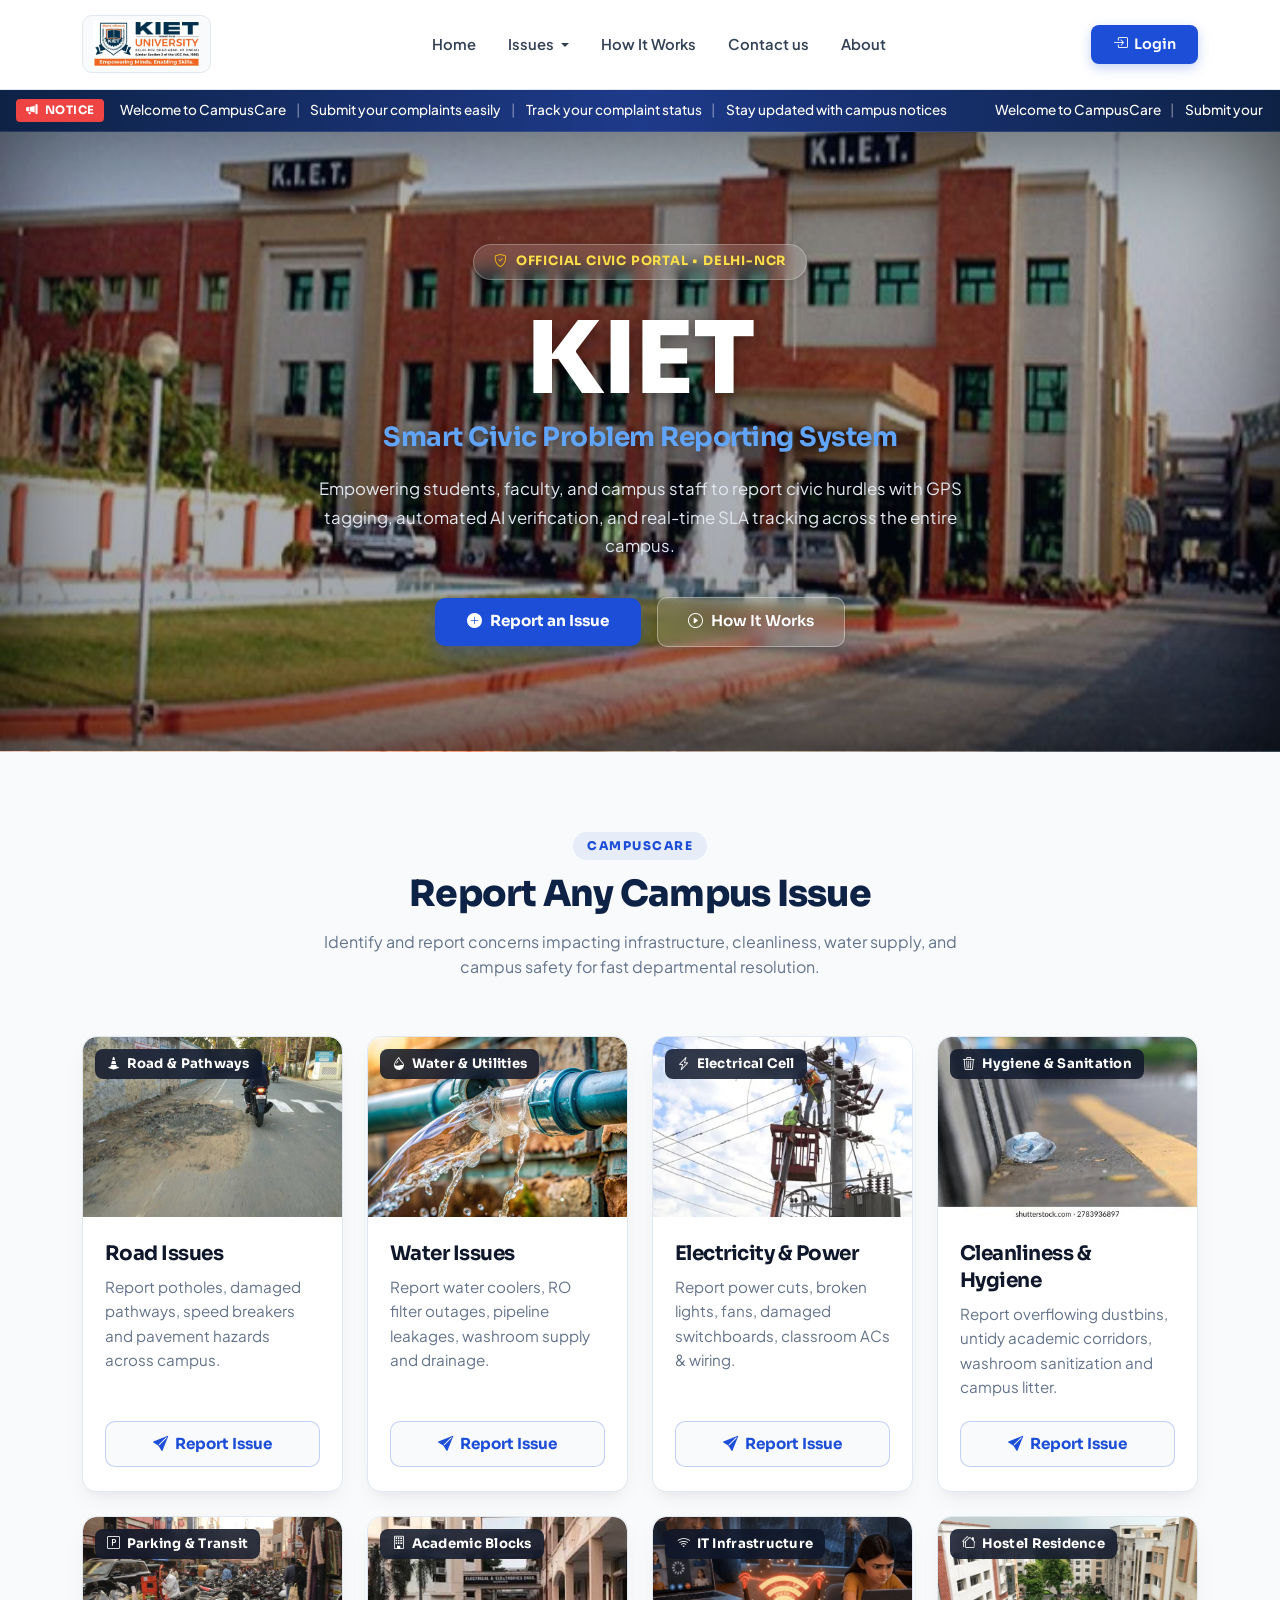
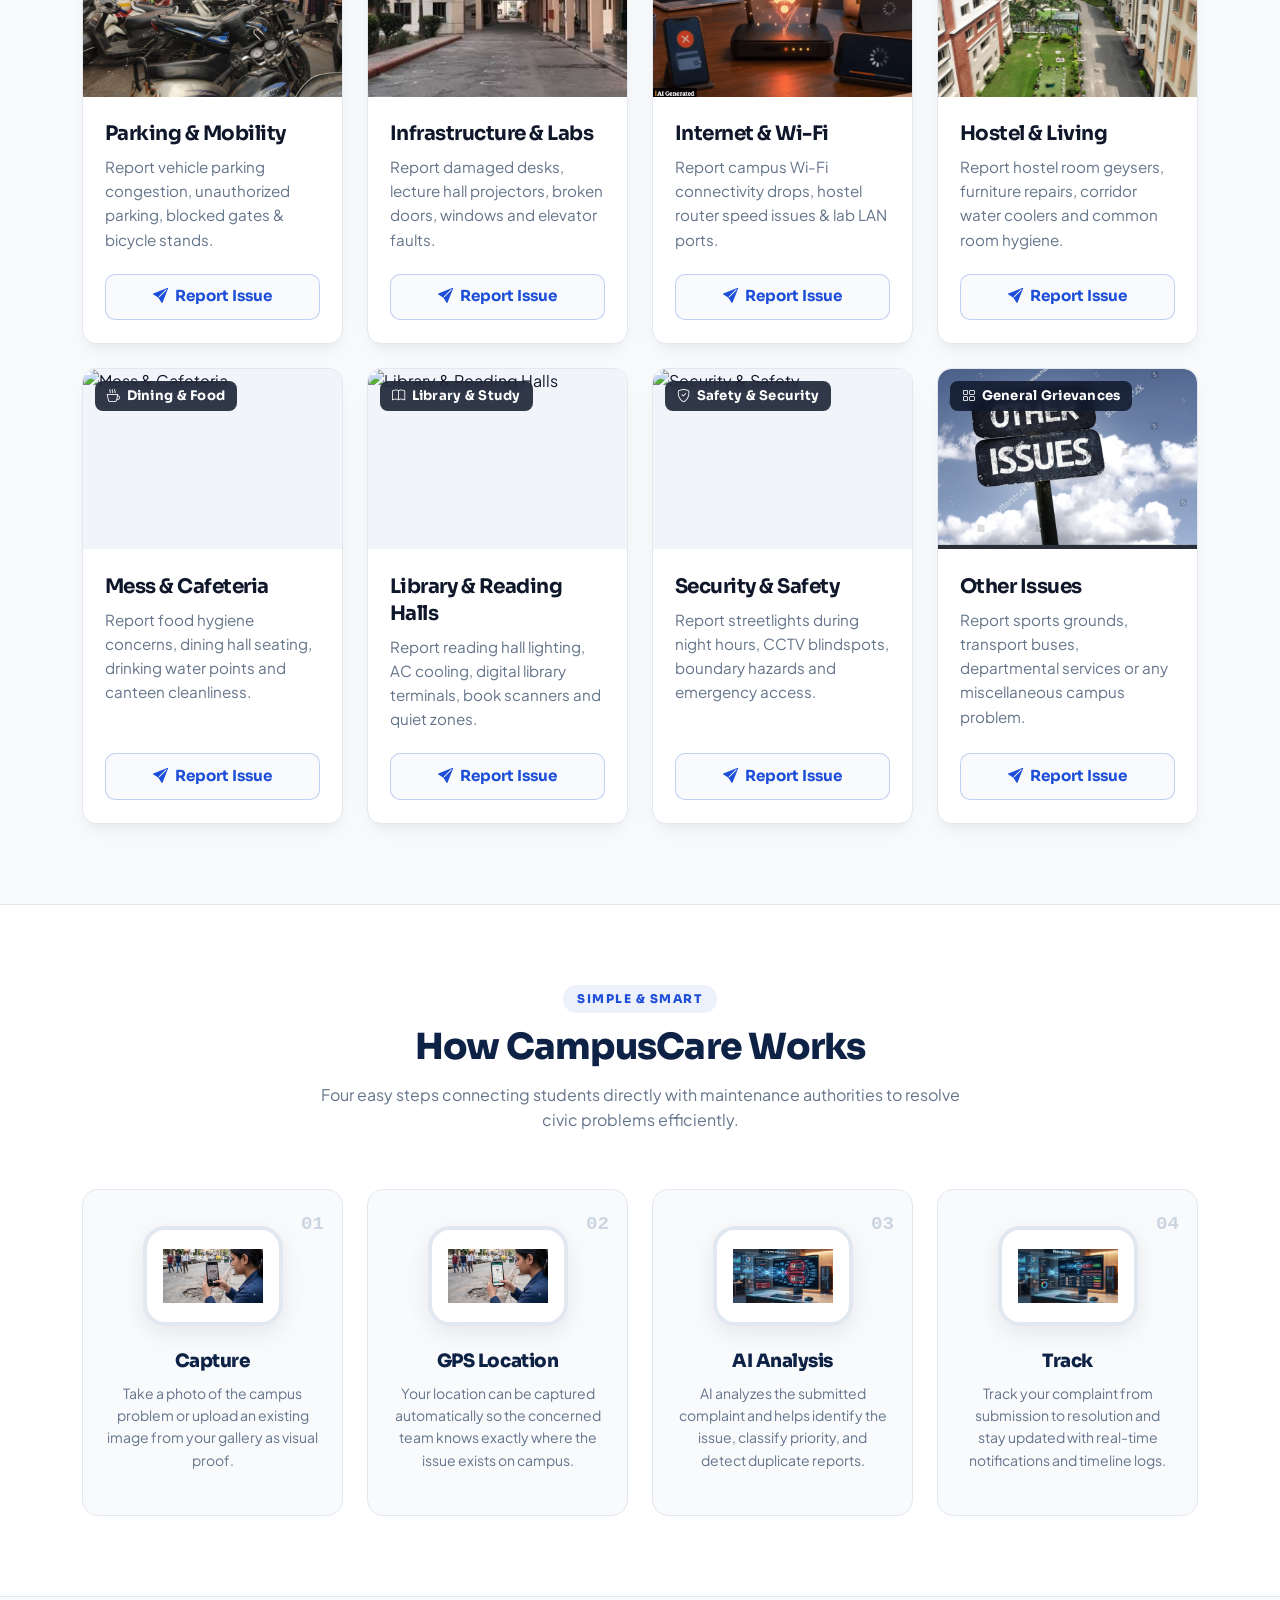
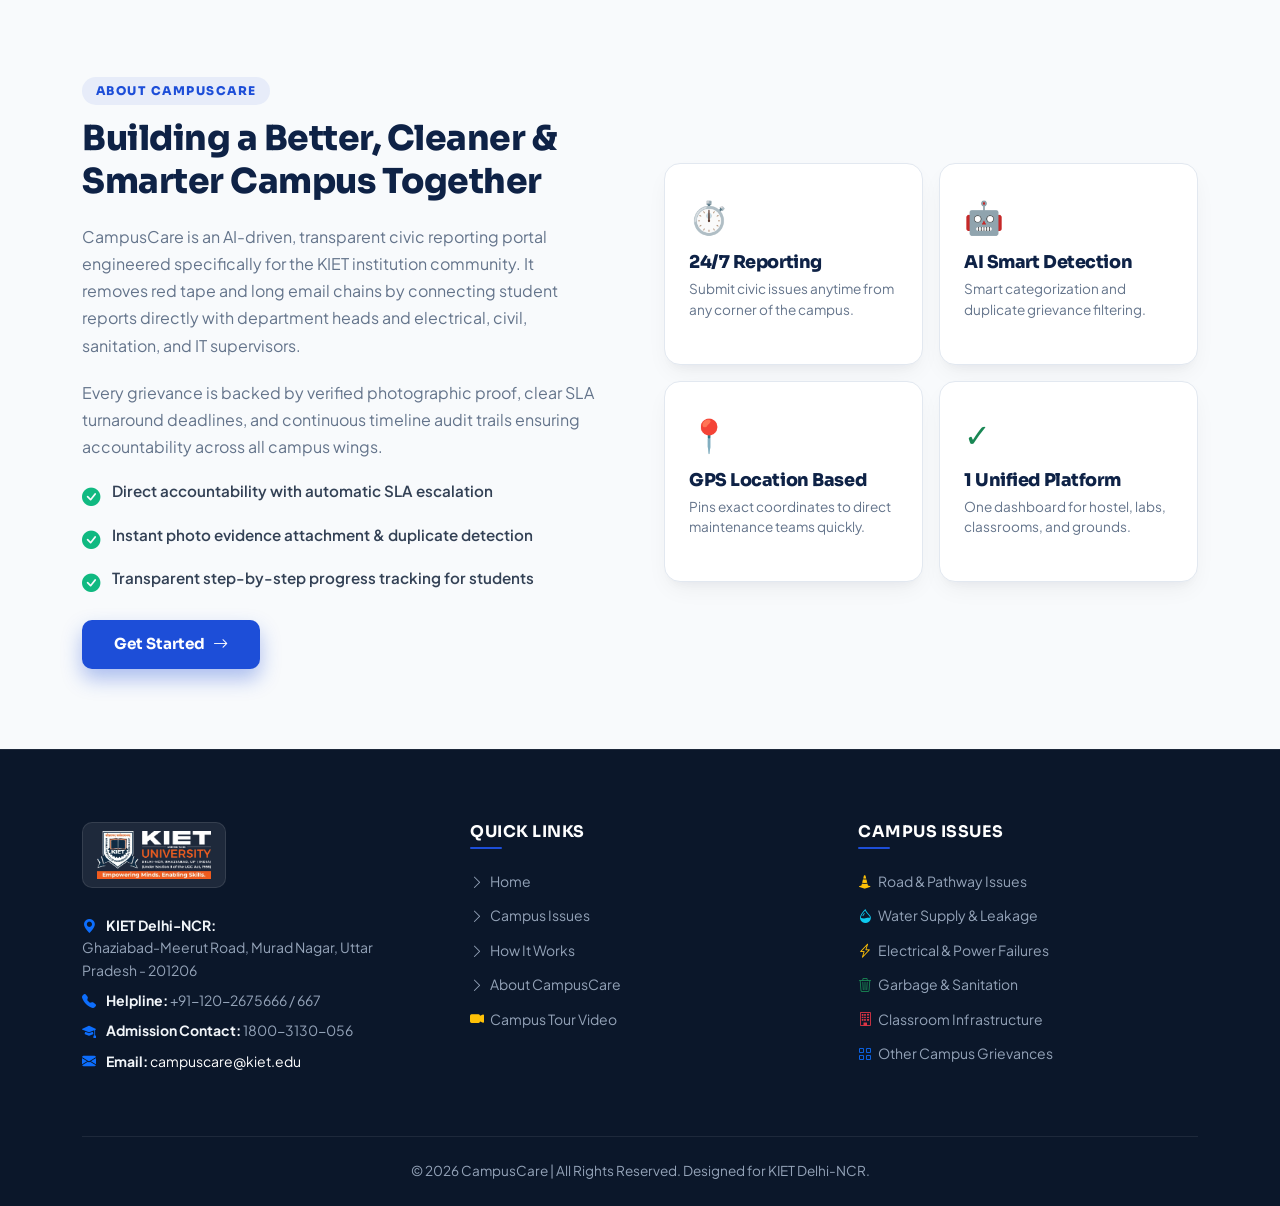
==== frontend/index.html @ 4d77021d "Initial commit: CampusCare Smart Civic Problem Reporting System" ====
<!DOCTYPE html>
<html lang="en">
<head>
  <meta charset="UTF-8">
  <meta name="viewport" content="width=device-width, initial-scale=1.0">
  <title>CampusCare - KIET Smart Civic Problem Reporting System</title>
  
  <!-- Google Fonts: Sora (Trending Display) & Plus Jakarta Sans (Modern Body) -->
  <link rel="preconnect" href="https://fonts.googleapis.com">
  <link rel="preconnect" href="https://fonts.gstatic.com" crossorigin>
  <link href="https://fonts.googleapis.com/css2?family=Plus+Jakarta+Sans:wght@400;500;600;700;800&family=Sora:wght@400;500;600;700;800;900&display=swap" rel="stylesheet">
  
  <!-- Bootstrap 5.3+ CDN CSS -->
  <link href="https://cdn.jsdelivr.net/npm/bootstrap@5.3.3/dist/css/bootstrap.min.css" rel="stylesheet">
  
  <!-- Bootstrap Icons CDN -->
  <link rel="stylesheet" href="https://cdn.jsdelivr.net/npm/bootstrap-icons@1.11.3/font/bootstrap-icons.min.css">

  <!-- Custom Modular CSS -->
  <link rel="stylesheet" href="style.css">
  <link rel="stylesheet" href="page-transitions.css">
</head>
<body>

  <!-- ========================================================================
       1. HEADER & NAVIGATION (.navbar)
       ======================================================================== -->
  <nav class="navbar navbar-expand-lg sticky-top">
    <div class="container">
      
      <!-- Left: Logo placeholder with subtle container background -->
      <a class="navbar-brand d-flex align-items-center" href="#home">
        <div class="logo-container">
          <img src="images/logo.jpg" alt="KIET CampusCare Logo" class="logo-img" onerror="this.onerror=null; this.src='https://via.placeholder.com/170x48/ffffff/1d4ed8?text=KIET+CampusCare';">
        </div>
      </a>

      <!-- Mobile Hamburger Toggler -->
      <button class="navbar-toggler border-0 shadow-none" type="button" data-bs-toggle="collapse" data-bs-target="#navbarContent" aria-controls="navbarContent" aria-expanded="false" aria-label="Toggle navigation">
        <span class="navbar-toggler-icon"></span>
      </button>

      <!-- Center & Right Navigation -->
      <div class="collapse navbar-collapse" id="navbarContent">
        
        <!-- Center Navigation Links -->
        <ul class="navbar-nav mx-auto mb-2 mb-lg-0 align-items-lg-center">
          
          <!-- Home -->
          <li class="nav-item">
            <a class="nav-link" href="#home">Home</a>
          </li>

          <!-- Issues with Hoverable Dropdown Menu -->
          <li class="nav-item dropdown">
            <a class="nav-link dropdown-toggle" href="#issues" id="issuesDropdown" role="button" data-bs-toggle="dropdown" aria-expanded="false">
              Issues
            </a>
            <ul class="dropdown-menu shadow" aria-labelledby="issuesDropdown">
              <li><a class="dropdown-item" href="#issues"><i class="bi bi-cone-striped"></i> Road Issues</a></li>
              <li><a class="dropdown-item" href="#issues"><i class="bi bi-droplet-half"></i> Water Issues</a></li>
              <li><a class="dropdown-item" href="#issues"><i class="bi bi-lightning-charge"></i> Electricity & Power</a></li>
              <li><a class="dropdown-item" href="#issues"><i class="bi bi-trash3"></i> Cleanliness & Hygiene</a></li>
              <li><a class="dropdown-item" href="#issues"><i class="bi bi-p-square"></i> Parking & Transit</a></li>
              <li><a class="dropdown-item" href="#issues"><i class="bi bi-building"></i> Infrastructure & Labs</a></li>
              <li><a class="dropdown-item" href="#issues"><i class="bi bi-wifi"></i> Internet & Wi-Fi</a></li>
              <li><a class="dropdown-item" href="#issues"><i class="bi bi-houses"></i> Hostel & Residence</a></li>
              <li><a class="dropdown-item" href="#issues"><i class="bi bi-cup-hot"></i> Mess & Cafeteria</a></li>
              <li><a class="dropdown-item" href="#issues"><i class="bi bi-book"></i> Library & Reading Halls</a></li>
              <li><a class="dropdown-item" href="#issues"><i class="bi bi-shield-check"></i> Security & Safety</a></li>
              <li><hr class="dropdown-divider"></li>
              <li><a class="dropdown-item" href="#issues"><i class="bi bi-grid"></i> Other Issues</a></li>
            </ul>
          </li>

          <!-- How It Works -->
          <li class="nav-item">
            <a class="nav-link" href="#how-it-works">How It Works</a>
          </li>

          <!-- Contact Us -->
          <li class="nav-item">
            <a class="nav-link" href="#contact">Contact us</a>
          </li>

          <!-- About -->
          <li class="nav-item">
            <a class="nav-link" href="#about">About</a>
          </li>
        </ul>

        <!-- Right: Login Button -->
        <div class="d-flex align-items-center">
          <button class="btn btn-login-nav" onclick="goToLogin()">
            <i class="bi bi-box-arrow-in-right"></i> Login
          </button>
        </div>

      </div>
    </div>
  </nav>

  <!-- ========================================================================
       2. ANNOUNCEMENT BAR (.announcement)
       ======================================================================== -->
  <aside class="announcement" aria-label="Campus Notices">
    <div class="container-fluid px-3 d-flex align-items-center">
      <span class="announcement-badge d-none d-md-inline-block">
        <i class="bi bi-megaphone-fill me-1"></i> NOTICE
      </span>
      <div class="marquee-container">
        <!-- Dual content track for seamless continuous scrolling -->
        <div class="marquee-content">
          <div class="marquee-item">
            Welcome to CampusCare <span class="divider">|</span> Submit your complaints easily <span class="divider">|</span> Track your complaint status <span class="divider">|</span> Stay updated with campus notices
          </div>
          <div class="marquee-item">
            Welcome to CampusCare <span class="divider">|</span> Submit your complaints easily <span class="divider">|</span> Track your complaint status <span class="divider">|</span> Stay updated with campus notices
          </div>
        </div>
        <div class="marquee-content" aria-hidden="true">
          <div class="marquee-item">
            Welcome to CampusCare <span class="divider">|</span> Submit your complaints easily <span class="divider">|</span> Track your complaint status <span class="divider">|</span> Stay updated with campus notices
          </div>
          <div class="marquee-item">
            Welcome to CampusCare <span class="divider">|</span> Submit your complaints easily <span class="divider">|</span> Track your complaint status <span class="divider">|</span> Stay updated with campus notices
          </div>
        </div>
      </div>
    </div>
  </aside>

  <!-- ========================================================================
       3. HERO SECTION (#home) - Background: images/hero-bg.jpg with dark overlay
       ======================================================================== -->
  <header id="home" class="hero-section">
    <div class="container">
      
      <div class="hero-pill">
        <i class="bi bi-shield-check text-warning"></i> OFFICIAL CIVIC PORTAL &bull; DELHI-NCR
      </div>

      <!-- Prominent Institution Title -->
      <h1 class="hero-institution-title">KIET</h1>

      <!-- Subtitle / Tagline -->
      <h2 class="hero-subtitle">Smart Civic Problem Reporting System</h2>

      <!-- Description -->
      <p class="hero-description">
        Empowering students, faculty, and campus staff to report civic hurdles with GPS tagging, automated AI verification, and real-time SLA tracking across the entire campus.
      </p>

      <!-- CTA Buttons -->
      <div class="hero-cta-group">
        <button class="btn-hero-primary" onclick="loginRequired('General Grievance')">
          <i class="bi bi-plus-circle-fill"></i> Report an Issue
        </button>
        <a href="#how-it-works" class="btn-hero-secondary">
          <i class="bi bi-play-circle"></i> How It Works
        </a>
      </div>

    </div>
  </header>

  <!-- ========================================================================
       4. ISSUES GRID SECTION (#issues) - 8 Uniform Cards with hover zoom
       ======================================================================== -->
  <section id="issues" class="section-wrapper">
    <div class="container">
      
      <!-- Section Heading -->
      <div class="section-header">
        <span class="section-subtitle-tag">CAMPUSCARE</span>
        <h2 class="section-title">Report Any Campus Issue</h2>
        <p class="section-desc">
          Identify and report concerns impacting infrastructure, cleanliness, water supply, and campus safety for fast departmental resolution.
        </p>
      </div>

      <!-- 12-Card Responsive Grid -->
      <div class="row g-4">

        <!-- Card 1: Road Issues -->
        <div class="col-12 col-md-6 col-lg-3">
          <div class="issue-card">
            <div class="issue-img-wrapper">
              <span class="issue-category-badge"><i class="bi bi-cone-striped"></i> Road &amp; Pathways</span>
              <img src="images/road.jpg" alt="Road Issues" onerror="this.onerror=null; this.src='https://images.unsplash.com/photo-1515162816999-a0c47dc192f7?w=600&q=80';">
            </div>
            <div class="issue-card-body">
              <h3 class="issue-title">Road Issues</h3>
              <p class="issue-text">Report potholes, damaged pathways, speed breakers and pavement hazards across campus.</p>
              <button class="btn btn-report-issue" onclick="loginRequired('Road Issues')">
                <i class="bi bi-send-fill"></i> Report Issue
              </button>
            </div>
          </div>
        </div>

        <!-- Card 2: Water Issues -->
        <div class="col-12 col-md-6 col-lg-3">
          <div class="issue-card">
            <div class="issue-img-wrapper">
              <span class="issue-category-badge"><i class="bi bi-droplet-half"></i> Water &amp; Utilities</span>
              <img src="images/water.jpg" alt="Water Issues" onerror="this.onerror=null; this.src='https://images.unsplash.com/photo-1541888946425-d0fbb186c5f3?w=600&q=80';">
            </div>
            <div class="issue-card-body">
              <h3 class="issue-title">Water Issues</h3>
              <p class="issue-text">Report water coolers, RO filter outages, pipeline leakages, washroom supply and drainage.</p>
              <button class="btn btn-report-issue" onclick="loginRequired('Water Issues')">
                <i class="bi bi-send-fill"></i> Report Issue
              </button>
            </div>
          </div>
        </div>

        <!-- Card 3: Electricity & Power -->
        <div class="col-12 col-md-6 col-lg-3">
          <div class="issue-card">
            <div class="issue-img-wrapper">
              <span class="issue-category-badge"><i class="bi bi-lightning-charge"></i> Electrical Cell</span>
              <img src="images/electricity.jpg" alt="Electricity Issues" onerror="this.onerror=null; this.src='https://images.unsplash.com/photo-1473341304170-971dccb5ac1e?w=600&q=80';">
            </div>
            <div class="issue-card-body">
              <h3 class="issue-title">Electricity &amp; Power</h3>
              <p class="issue-text">Report power cuts, broken lights, fans, damaged switchboards, classroom ACs &amp; wiring.</p>
              <button class="btn btn-report-issue" onclick="loginRequired('Electricity')">
                <i class="bi bi-send-fill"></i> Report Issue
              </button>
            </div>
          </div>
        </div>

        <!-- Card 4: Cleanliness & Hygiene -->
        <div class="col-12 col-md-6 col-lg-3">
          <div class="issue-card">
            <div class="issue-img-wrapper">
              <span class="issue-category-badge"><i class="bi bi-trash3"></i> Hygiene &amp; Sanitation</span>
              <img src="images/cleanliness.jpg" alt="Cleanliness Issues" onerror="this.onerror=null; this.src='https://images.unsplash.com/photo-1604187351574-c75ca79f5807?w=600&q=80';">
            </div>
            <div class="issue-card-body">
              <h3 class="issue-title">Cleanliness &amp; Hygiene</h3>
              <p class="issue-text">Report overflowing dustbins, untidy academic corridors, washroom sanitization and campus litter.</p>
              <button class="btn btn-report-issue" onclick="loginRequired('Cleanliness')">
                <i class="bi bi-send-fill"></i> Report Issue
              </button>
            </div>
          </div>
        </div>

        <!-- Card 5: Parking & Mobility -->
        <div class="col-12 col-md-6 col-lg-3">
          <div class="issue-card">
            <div class="issue-img-wrapper">
              <span class="issue-category-badge"><i class="bi bi-p-square"></i> Parking &amp; Transit</span>
              <img src="images/parking.jpg" alt="Parking Issues" onerror="this.onerror=null; this.src='https://images.unsplash.com/photo-1506521781263-d8422e82f27a?w=600&q=80';">
            </div>
            <div class="issue-card-body">
              <h3 class="issue-title">Parking &amp; Mobility</h3>
              <p class="issue-text">Report vehicle parking congestion, unauthorized parking, blocked gates &amp; bicycle stands.</p>
              <button class="btn btn-report-issue" onclick="loginRequired('Parking')">
                <i class="bi bi-send-fill"></i> Report Issue
              </button>
            </div>
          </div>
        </div>

        <!-- Card 6: Infrastructure & Labs -->
        <div class="col-12 col-md-6 col-lg-3">
          <div class="issue-card">
            <div class="issue-img-wrapper">
              <span class="issue-category-badge"><i class="bi bi-building"></i> Academic Blocks</span>
              <img src="images/infrastructure.jpg" alt="Infrastructure Issues" onerror="this.onerror=null; this.src='https://images.unsplash.com/photo-1562774053-701939374585?w=600&q=80';">
            </div>
            <div class="issue-card-body">
              <h3 class="issue-title">Infrastructure &amp; Labs</h3>
              <p class="issue-text">Report damaged desks, lecture hall projectors, broken doors, windows and elevator faults.</p>
              <button class="btn btn-report-issue" onclick="loginRequired('Infrastructure')">
                <i class="bi bi-send-fill"></i> Report Issue
              </button>
            </div>
          </div>
        </div>

        <!-- Card 7: Internet & Wi-Fi -->
        <div class="col-12 col-md-6 col-lg-3">
          <div class="issue-card">
            <div class="issue-img-wrapper">
              <span class="issue-category-badge"><i class="bi bi-wifi"></i> IT Infrastructure</span>
              <img src="images/internet.jpg" alt="Internet & Wi-Fi" onerror="this.onerror=null; this.src='https://images.unsplash.com/photo-1544197150-b99a580bb7a8?w=600&q=80';">
            </div>
            <div class="issue-card-body">
              <h3 class="issue-title">Internet &amp; Wi-Fi</h3>
              <p class="issue-text">Report campus Wi-Fi connectivity drops, hostel router speed issues &amp; lab LAN ports.</p>
              <button class="btn btn-report-issue" onclick="loginRequired('Internet / Wi-Fi')">
                <i class="bi bi-send-fill"></i> Report Issue
              </button>
            </div>
          </div>
        </div>

        <!-- Card 8: Hostel & Living -->
        <div class="col-12 col-md-6 col-lg-3">
          <div class="issue-card">
            <div class="issue-img-wrapper">
              <span class="issue-category-badge"><i class="bi bi-houses"></i> Hostel Residence</span>
              <img src="images/campus.webp" alt="Hostel Residence" onerror="this.onerror=null; this.src='https://images.unsplash.com/photo-1555854877-bab0e564b8d5?w=600&q=80';">
            </div>
            <div class="issue-card-body">
              <h3 class="issue-title">Hostel &amp; Living</h3>
              <p class="issue-text">Report hostel room geysers, furniture repairs, corridor water coolers and common room hygiene.</p>
              <button class="btn btn-report-issue" onclick="loginRequired('Hostel')">
                <i class="bi bi-send-fill"></i> Report Issue
              </button>
            </div>
          </div>
        </div>

        <!-- Card 9: Mess & Cafeteria -->
        <div class="col-12 col-md-6 col-lg-3">
          <div class="issue-card">
            <div class="issue-img-wrapper">
              <span class="issue-category-badge"><i class="bi bi-cup-hot"></i> Dining &amp; Food</span>
              <img src="https://images.unsplash.com/photo-1567521464027-f127ff144326?w=600&q=80" alt="Mess &amp; Cafeteria">
            </div>
            <div class="issue-card-body">
              <h3 class="issue-title">Mess &amp; Cafeteria</h3>
              <p class="issue-text">Report food hygiene concerns, dining hall seating, drinking water points and canteen cleanliness.</p>
              <button class="btn btn-report-issue" onclick="loginRequired('Mess/Canteen')">
                <i class="bi bi-send-fill"></i> Report Issue
              </button>
            </div>
          </div>
        </div>

        <!-- Card 10: Library & Reading Halls -->
        <div class="col-12 col-md-6 col-lg-3">
          <div class="issue-card">
            <div class="issue-img-wrapper">
              <span class="issue-category-badge"><i class="bi bi-book"></i> Library &amp; Study</span>
              <img src="https://images.unsplash.com/photo-1521587760476-6c12a4b040da?w=600&q=80" alt="Library &amp; Reading Halls">
            </div>
            <div class="issue-card-body">
              <h3 class="issue-title">Library &amp; Reading Halls</h3>
              <p class="issue-text">Report reading hall lighting, AC cooling, digital library terminals, book scanners and quiet zones.</p>
              <button class="btn btn-report-issue" onclick="loginRequired('Library & Academics')">
                <i class="bi bi-send-fill"></i> Report Issue
              </button>
            </div>
          </div>
        </div>

        <!-- Card 11: Security & Safety -->
        <div class="col-12 col-md-6 col-lg-3">
          <div class="issue-card">
            <div class="issue-img-wrapper">
              <span class="issue-category-badge"><i class="bi bi-shield-check"></i> Safety &amp; Security</span>
              <img src="https://images.unsplash.com/photo-1557597774-9d273605dfa9?w=600&q=80" alt="Security &amp; Safety">
            </div>
            <div class="issue-card-body">
              <h3 class="issue-title">Security &amp; Safety</h3>
              <p class="issue-text">Report streetlights during night hours, CCTV blindspots, boundary hazards and emergency access.</p>
              <button class="btn btn-report-issue" onclick="loginRequired('Security & Safety')">
                <i class="bi bi-send-fill"></i> Report Issue
              </button>
            </div>
          </div>
        </div>

        <!-- Card 12: Other Issues -->
        <div class="col-12 col-md-6 col-lg-3">
          <div class="issue-card">
            <div class="issue-img-wrapper">
              <span class="issue-category-badge"><i class="bi bi-grid"></i> General Grievances</span>
              <img src="images/other.jpg" alt="Other Issues" onerror="this.onerror=null; this.src='https://images.unsplash.com/photo-1532619675605-1ede6c2ed2b0?w=600&q=80';">
            </div>
            <div class="issue-card-body">
              <h3 class="issue-title">Other Issues</h3>
              <p class="issue-text">Report sports grounds, transport buses, departmental services or any miscellaneous campus problem.</p>
              <button class="btn btn-report-issue" onclick="loginRequired('Other Issues')">
                <i class="bi bi-send-fill"></i> Report Issue
              </button>
            </div>
          </div>
        </div>

      </div>
    </div>
  </section>

  <!-- ========================================================================
       5. HOW IT WORKS SECTION (#how-it-works) - 4 Step Images/Icons
       ======================================================================== -->
  <section id="how-it-works" class="section-wrapper how-it-works-section">
    <div class="container">
      
      <!-- Section Heading -->
      <div class="section-header">
        <span class="section-subtitle-tag">SIMPLE & SMART</span>
        <h2 class="section-title">How CampusCare Works</h2>
        <p class="section-desc">
          Four easy steps connecting students directly with maintenance authorities to resolve civic problems efficiently.
        </p>
      </div>

      <!-- 4 Sequential Step Cards with Dedicated Media Boxes -->
      <div class="row g-4">

        <!-- Step 01: Capture (images/capture.png) -->
        <div class="col-12 col-sm-6 col-lg-3">
          <div class="step-card">
            <span class="step-number-tag">01</span>
            <div class="step-media-box">
              <img src="images/capture.png" alt="Capture Issue" class="step-img" onerror="this.onerror=null; this.src='https://via.placeholder.com/140?text=01+Capture';">
            </div>
            <h3 class="step-title">Capture</h3>
            <p class="step-desc">
              Take a photo of the campus problem or upload an existing image from your gallery as visual proof.
            </p>
          </div>
        </div>

        <!-- Step 02: GPS Location (images/gps.png) -->
        <div class="col-12 col-sm-6 col-lg-3">
          <div class="step-card">
            <span class="step-number-tag">02</span>
            <div class="step-media-box">
              <img src="images/gps.png" alt="GPS Location" class="step-img" onerror="this.onerror=null; this.src='https://via.placeholder.com/140?text=02+GPS';">
            </div>
            <h3 class="step-title">GPS Location</h3>
            <p class="step-desc">
              Your location can be captured automatically so the concerned team knows exactly where the issue exists on campus.
            </p>
          </div>
        </div>

        <!-- Step 03: AI Analysis (images/ai-analysis.png) -->
        <div class="col-12 col-sm-6 col-lg-3">
          <div class="step-card">
            <span class="step-number-tag">03</span>
            <div class="step-media-box">
              <img src="images/ai-analysis.png" alt="AI Analysis" class="step-img" onerror="this.onerror=null; this.src='https://via.placeholder.com/140?text=03+AI';">
            </div>
            <h3 class="step-title">AI Analysis</h3>
            <p class="step-desc">
              AI analyzes the submitted complaint and helps identify the issue, classify priority, and detect duplicate reports.
            </p>
          </div>
        </div>

        <!-- Step 04: Track (images/track.jpg) -->
        <div class="col-12 col-sm-6 col-lg-3">
          <div class="step-card">
            <span class="step-number-tag">04</span>
            <div class="step-media-box">
              <img src="images/track.jpg" alt="Track Resolution" class="step-img" onerror="this.onerror=null; this.src='https://via.placeholder.com/140?text=04+Track';">
            </div>
            <h3 class="step-title">Track</h3>
            <p class="step-desc">
              Track your complaint from submission to resolution and stay updated with real-time notifications and timeline logs.
            </p>
          </div>
        </div>

      </div>
    </div>
  </section>

  <!-- ========================================================================
       6. ABOUT SECTION (#about)
       ======================================================================== -->
  <section id="about" class="section-wrapper">
    <div class="container">
      <div class="row align-items-center g-5">
        
        <!-- Left Column: Narrative Description & CTA -->
        <div class="col-12 col-lg-6">
          <div class="about-narrative">
            <span class="section-subtitle-tag">ABOUT CAMPUSCARE</span>
            <h3>Building a Better, Cleaner & Smarter Campus Together</h3>
            <p>
              CampusCare is an AI-driven, transparent civic reporting portal engineered specifically for the KIET institution community. It removes red tape and long email chains by connecting student reports directly with department heads and electrical, civil, sanitation, and IT supervisors.
            </p>
            <p>
              Every grievance is backed by verified photographic proof, clear SLA turnaround deadlines, and continuous timeline audit trails ensuring accountability across all campus wings.
            </p>

            <div class="mb-4">
              <div class="about-feature-item">
                <i class="bi bi-check-circle-fill"></i>
                <span>Direct accountability with automatic SLA escalation</span>
              </div>
              <div class="about-feature-item">
                <i class="bi bi-check-circle-fill"></i>
                <span>Instant photo evidence attachment & duplicate detection</span>
              </div>
              <div class="about-feature-item">
                <i class="bi bi-check-circle-fill"></i>
                <span>Transparent step-by-step progress tracking for students</span>
              </div>
            </div>

            <button class="btn btn-hero-primary" onclick="goToLogin()">
              Get Started <i class="bi bi-arrow-right"></i>
            </button>
          </div>
        </div>

        <!-- Right Column: 2x2 Grid of Stat Cards -->
        <div class="col-12 col-lg-6">
          <div class="row g-3">
            
            <!-- Stat 1 -->
            <div class="col-sm-6">
              <div class="stat-card">
                <div class="stat-icon text-primary">⏱️</div>
                <h4 class="stat-title">24/7 Reporting</h4>
                <p class="stat-subtitle">Submit civic issues anytime from any corner of the campus.</p>
              </div>
            </div>

            <!-- Stat 2 -->
            <div class="col-sm-6">
              <div class="stat-card">
                <div class="stat-icon text-info">🤖</div>
                <h4 class="stat-title">AI Smart Detection</h4>
                <p class="stat-subtitle">Smart categorization and duplicate grievance filtering.</p>
              </div>
            </div>

            <!-- Stat 3 -->
            <div class="col-sm-6">
              <div class="stat-card">
                <div class="stat-icon text-danger">📍</div>
                <h4 class="stat-title">GPS Location Based</h4>
                <p class="stat-subtitle">Pins exact coordinates to direct maintenance teams quickly.</p>
              </div>
            </div>

            <!-- Stat 4 -->
            <div class="col-sm-6">
              <div class="stat-card">
                <div class="stat-icon text-success">✓</div>
                <h4 class="stat-title">1 Unified Platform</h4>
                <p class="stat-subtitle">One dashboard for hostel, labs, classrooms, and grounds.</p>
              </div>
            </div>

          </div>
        </div>

      </div>
    </div>
  </section>

  <!-- ========================================================================
       7. FOOTER (#contact) - Includes images/dark_logo.webp
       ======================================================================== -->
  <footer id="contact" class="footer-main">
    <div class="container">
      <div class="row g-4 g-lg-5">
        
        <!-- Column 1: Institution Contact -->
        <div class="col-12 col-md-6 col-lg-4">
          <div class="footer-logo-container">
            <img src="images/dark_logo.webp" alt="KIET Dark Logo" class="footer-logo-img" onerror="this.onerror=null; this.src='https://via.placeholder.com/190x48/1e293b/ffffff?text=KIET+Group';">
          </div>
          <div class="footer-contact-info">
            <p>
              <i class="bi bi-geo-alt-fill me-2 text-primary"></i>
              <strong>KIET Delhi-NCR:</strong><br>
              Ghaziabad-Meerut Road, Murad Nagar, Uttar Pradesh - 201206
            </p>
            <p>
              <i class="bi bi-telephone-fill me-2 text-primary"></i>
              <strong>Helpline:</strong> +91-120-2675666 / 667
            </p>
            <p>
              <i class="bi bi-mortarboard-fill me-2 text-primary"></i>
              <strong>Admission Contact:</strong> 1800-3130-056
            </p>
            <p>
              <i class="bi bi-envelope-fill me-2 text-primary"></i>
              <strong>Email:</strong> <a href="mailto:campuscare@kiet.edu" class="text-white text-decoration-none">campuscare@kiet.edu</a>
            </p>
          </div>
        </div>

        <!-- Column 2: Quick Links -->
        <div class="col-12 col-md-6 col-lg-4">
          <h4 class="footer-heading">Quick Links</h4>
          <ul class="footer-links">
            <li><a href="#home"><i class="bi bi-chevron-right"></i> Home</a></li>
            <li><a href="#issues"><i class="bi bi-chevron-right"></i> Campus Issues</a></li>
            <li><a href="#how-it-works"><i class="bi bi-chevron-right"></i> How It Works</a></li>
            <li><a href="#about"><i class="bi bi-chevron-right"></i> About CampusCare</a></li>
            <li>
              <a href="video/College_tour.mp4" target="_blank">
                <i class="bi bi-camera-video-fill text-warning"></i> Campus Tour Video
              </a>
            </li>
          </ul>
        </div>

        <!-- Column 3: Campus Issues -->
        <div class="col-12 col-md-6 col-lg-4">
          <h4 class="footer-heading">Campus Issues</h4>
          <ul class="footer-links">
            <li><a href="#issues" onclick="loginRequired('Road Issues')"><i class="bi bi-cone-striped text-warning"></i> Road &amp; Pathway Issues</a></li>
            <li><a href="#issues" onclick="loginRequired('Water Issues')"><i class="bi bi-droplet-half text-info"></i> Water Supply &amp; Leakage</a></li>
            <li><a href="#issues" onclick="loginRequired('Electricity')"><i class="bi bi-lightning-charge text-warning"></i> Electrical &amp; Power Failures</a></li>
            <li><a href="#issues" onclick="loginRequired('Cleanliness')"><i class="bi bi-trash3 text-success"></i> Garbage &amp; Sanitation</a></li>
            <li><a href="#issues" onclick="loginRequired('Infrastructure')"><i class="bi bi-building text-danger"></i> Classroom Infrastructure</a></li>
            <li><a href="#issues" onclick="loginRequired('Other Issues')"><i class="bi bi-grid text-primary"></i> Other Campus Grievances</a></li>
          </ul>
        </div>

      </div>

      <!-- Bottom Bar -->
      <div class="footer-bottom">
        <p class="mb-0">&copy; 2026 CampusCare | All Rights Reserved. Designed for KIET Delhi-NCR.</p>
      </div>
    </div>
  </footer>

  <!-- ========================================================================
       8. LOGIN REQUIRED MODAL / POPUP (#loginPopup)
       ======================================================================== -->
  <div id="loginPopup" class="login-modal-overlay" role="dialog" aria-modal="true" aria-labelledby="loginPopupTitle">
    <div class="login-modal-box">
      
      <!-- Close Button -->
      <button class="login-modal-close" onclick="closeLoginPopup()" aria-label="Close popup">&times;</button>
      
      <!-- Lock / Alert Icon -->
      <div class="login-modal-icon">
        <i class="bi bi-shield-lock-fill"></i>
      </div>

      <!-- Title -->
      <h3 id="loginPopupTitle" class="login-modal-title">Login Required</h3>

      <!-- Description -->
      <p id="loginPopupDesc" class="login-modal-desc">
        Please login with your college ID to report a campus issue.
      </p>

      <!-- Go to Login Button -->
      <button class="btn-modal-login" onclick="goToLogin()">
        <i class="bi bi-box-arrow-in-right"></i> Go to Login
      </button>

    </div>
  </div>

  <!-- Bootstrap 5.3+ Bundle with Popper JS -->
  <script src="https://cdn.jsdelivr.net/npm/bootstrap@5.3.3/dist/js/bootstrap.bundle.min.js"></script>

  <!-- Page Transitions & Progressive Loader -->
  <script src="js/page-transitions.js"></script>
  <!-- Vanilla JavaScript -->
  <script src="script.js"></script>
</body>
</html>
---- frontend/style.css ----
/* ==========================================================================
   CampusCare - Modern Landing Page Stylesheet
   KIET Smart Civic Problem Reporting System
   ========================================================================== */

:root {
  --primary-navy: #0e2246;
  --primary-blue: #1d4ed8;
  --primary-hover: #1e40af;
  --accent-gold: #f59e0b;
  --accent-teal: #0d9488;
  --bg-light: #f8fafc;
  --text-dark: #0f172a;
  --text-muted: #64748b;
  --border-color: #e2e8f0;
  --card-shadow: 0 10px 25px -5px rgba(15, 23, 42, 0.06), 0 8px 10px -6px rgba(15, 23, 42, 0.04);
  --card-shadow-hover: 0 20px 30px -10px rgba(29, 78, 216, 0.15), 0 10px 15px -5px rgba(15, 23, 42, 0.08);
  --transition-fast: all 0.25s cubic-bezier(0.4, 0, 0.2, 1);
}

/* Global Reset & Typography */
html {
  scroll-behavior: smooth;
}

body {
  font-family: 'Plus Jakarta Sans', system-ui, -apple-system, sans-serif;
  font-size: 16px;
  background-color: var(--bg-light);
  color: var(--text-dark);
  overflow-x: hidden;
  -webkit-font-smoothing: antialiased;
  -moz-osx-font-smoothing: grayscale;
}

/* Typography: Sora for high-impact display & Plus Jakarta Sans for reading */
h1, h2, h3, h4, h5, h6 {
  font-family: 'Sora', -apple-system, sans-serif;
  font-weight: 700;
  letter-spacing: -0.025em;
}

.hero-institution-title,
.hero-subtitle,
.section-title,
.issue-title,
.step-title,
.stat-title,
.footer-heading,
.login-modal-title,
.announcement-badge,
.hero-pill,
.section-subtitle-tag,
.issue-category-badge,
.btn-login-nav,
.btn-hero-primary,
.btn-hero-secondary,
.btn-report-issue,
.btn-modal-login {
  font-family: 'Sora', -apple-system, sans-serif;
}

/* --------------------------------------------------------------------------
   1. Navbar & Brand Logos
   -------------------------------------------------------------------------- */
.navbar {
  background-color: rgba(255, 255, 255, 0.96);
  backdrop-filter: blur(14px);
  -webkit-backdrop-filter: blur(14px);
  border-bottom: 1px solid var(--border-color);
  padding: 0.65rem 0;
  transition: var(--transition-fast);
}

.logo-container {
  display: inline-flex;
  align-items: center;
  background: #f8fafc;
  padding: 4px 10px;
  border-radius: 10px;
  border: 1px solid var(--border-color);
  transition: var(--transition-fast);
}

.logo-container:hover {
  background: #ffffff;
  border-color: #cbd5e1;
}

/* Sharp, proportion-preserved navbar logo */
.navbar-brand .logo-img {
  height: 48px;
  max-height: 52px;
  width: auto;
  object-fit: contain;
  display: block;
}

.nav-link {
  font-size: 0.925rem;
  font-weight: 600;
  color: #334155 !important;
  padding: 0.5rem 1rem !important;
  border-radius: 6px;
  transition: var(--transition-fast);
}

.nav-link:hover,
.nav-link:focus,
.nav-link.active {
  color: var(--primary-blue) !important;
  background-color: rgba(29, 78, 216, 0.06);
}

/* Desktop Hoverable Dropdown */
@media (min-width: 992px) {
  .navbar .nav-item.dropdown:hover .dropdown-menu {
    display: block;
    opacity: 1;
    visibility: visible;
    transform: translateY(0);
  }

  .dropdown-menu {
    display: block;
    opacity: 0;
    visibility: hidden;
    transform: translateY(10px);
    transition: all 0.2s cubic-bezier(0.16, 1, 0.3, 1);
    margin-top: 0;
    border: 1px solid var(--border-color);
    box-shadow: 0 15px 30px -5px rgba(0, 0, 0, 0.1);
    border-radius: 12px;
    padding: 0.5rem;
    min-width: 220px;
  }
}

.dropdown-item {
  font-size: 0.875rem;
  font-weight: 500;
  color: #334155;
  padding: 0.55rem 0.85rem;
  border-radius: 6px;
  transition: var(--transition-fast);
  display: flex;
  align-items: center;
}

.dropdown-item i {
  margin-right: 0.65rem;
  color: var(--primary-blue);
  font-size: 1rem;
}

.dropdown-item:hover {
  background-color: #eff6ff;
  color: var(--primary-blue);
  transform: translateX(4px);
}

.btn-login-nav {
  background-color: var(--primary-blue);
  color: #ffffff !important;
  font-size: 0.9rem;
  font-weight: 600;
  padding: 0.55rem 1.4rem;
  border-radius: 8px;
  border: none;
  transition: var(--transition-fast);
  box-shadow: 0 4px 12px rgba(29, 78, 216, 0.25);
  display: inline-flex;
  align-items: center;
  gap: 0.4rem;
}

.btn-login-nav:hover {
  background-color: var(--primary-hover);
  transform: translateY(-1px);
  box-shadow: 0 6px 16px rgba(29, 78, 216, 0.35);
}

/* --------------------------------------------------------------------------
   2. Announcement Bar / Continuous Marquee
   -------------------------------------------------------------------------- */
.announcement {
  background: linear-gradient(90deg, #0e2246 0%, #1e3a8a 50%, #0e2246 100%);
  color: #ffffff;
  padding: 0.55rem 0;
  overflow: hidden;
  position: relative;
  border-bottom: 1px solid rgba(255, 255, 255, 0.1);
  font-size: 0.85rem;
  font-weight: 500;
}

.announcement-badge {
  background-color: #ef4444;
  color: #ffffff;
  font-weight: 700;
  font-size: 0.725rem;
  padding: 0.2rem 0.6rem;
  border-radius: 4px;
  text-transform: uppercase;
  letter-spacing: 0.5px;
  margin-right: 1rem;
  flex-shrink: 0;
}

.marquee-container {
  display: flex;
  overflow: hidden;
  user-select: none;
  width: 100%;
}

.marquee-content {
  flex-shrink: 0;
  display: flex;
  justify-content: space-around;
  min-width: 100%;
  gap: 3rem;
  animation: scrollMarquee 26s linear infinite;
}

.marquee-container:hover .marquee-content {
  animation-play-state: paused;
}

@keyframes scrollMarquee {
  from {
    transform: translateX(0);
  }
  to {
    transform: translateX(-100%);
  }
}

.marquee-item {
  display: inline-flex;
  align-items: center;
  gap: 0.6rem;
  white-space: nowrap;
}

.marquee-item span.divider {
  opacity: 0.4;
}

/* --------------------------------------------------------------------------
   3. Hero Section (With Background Image & Semi-Transparent Dark Overlay)
   -------------------------------------------------------------------------- */
.hero-section {
  position: relative;
  padding: 7rem 0 6.5rem 0;
  /* Dark semi-transparent overlay so background image is clearly visible, dark, and high-contrast */
  background: linear-gradient(180deg, rgba(8, 18, 38, 0.25) 0%, rgba(5, 12, 28, 0.40) 100%), url('images/college.jpeg');
  background-size: cover;
  background-position: center;
  background-repeat: no-repeat;
  text-align: center;
  color: #ffffff;
  border-bottom: 1px solid rgba(255, 255, 255, 0.1);
  box-shadow: inset 0 0 120px rgba(0, 0, 0, 0.65);
}

.hero-pill {
  display: inline-flex;
  align-items: center;
  gap: 0.5rem;
  background: rgba(255, 255, 255, 0.15);
  backdrop-filter: blur(8px);
  -webkit-backdrop-filter: blur(8px);
  border: 1px solid rgba(255, 255, 255, 0.25);
  padding: 0.45rem 1.25rem;
  border-radius: 50px;
  font-size: 0.8rem;
  font-weight: 700;
  color: #fde047;
  margin-bottom: 1.5rem;
  letter-spacing: 0.8px;
  text-transform: uppercase;
  box-shadow: 0 4px 15px rgba(0, 0, 0, 0.15);
}

.hero-institution-title {
  font-size: 100px;
  font-weight: 900;
  letter-spacing: -1.5px;
  color: #ffffff;
  line-height: 1.1;
  margin-bottom: 0.5rem;
  text-transform: uppercase;
  text-shadow: 0 4px 16px rgba(0, 0, 0, 0.4);
}

@media (max-width: 768px) {
  .hero-institution-title {
    font-size: 2.75rem;
  }
}

.hero-subtitle {
  font-size: 1.65rem;
  font-weight: 700;
  color: #60a5fa;
  letter-spacing: -0.5px;
  margin-bottom: 1.35rem;
  text-shadow: 0 2px 8px rgba(0, 0, 0, 0.3);
}

@media (max-width: 768px) {
  .hero-subtitle {
    font-size: 1.25rem;
  }
}

.hero-description {
  max-width: 700px;
  margin: 0 auto 2.25rem auto;
  font-size: 1.05rem;
  color: #e2e8f0;
  line-height: 1.7;
}

.hero-cta-group {
  display: flex;
  align-items: center;
  justify-content: center;
  gap: 1rem;
  flex-wrap: wrap;
}

.btn-hero-primary {
  background-color: var(--primary-blue);
  color: #ffffff;
  font-weight: 700;
  font-size: 0.95rem;
  padding: 0.8rem 2rem;
  border-radius: 10px;
  border: none;
  box-shadow: 0 10px 20px rgba(29, 78, 216, 0.35);
  transition: var(--transition-fast);
  display: inline-flex;
  align-items: center;
  gap: 0.5rem;
  text-decoration: none;
}

.btn-hero-primary:hover {
  background-color: var(--primary-hover);
  color: #ffffff;
  transform: translateY(-2px);
  box-shadow: 0 14px 28px rgba(29, 78, 216, 0.45);
}

.btn-hero-secondary {
  background-color: rgba(255, 255, 255, 0.15);
  backdrop-filter: blur(8px);
  -webkit-backdrop-filter: blur(8px);
  color: #ffffff;
  font-weight: 600;
  font-size: 0.95rem;
  padding: 0.8rem 1.85rem;
  border-radius: 10px;
  border: 1px solid rgba(255, 255, 255, 0.35);
  box-shadow: 0 4px 12px rgba(0, 0, 0, 0.15);
  transition: var(--transition-fast);
  display: inline-flex;
  align-items: center;
  gap: 0.5rem;
  text-decoration: none;
}

.btn-hero-secondary:hover {
  background-color: #ffffff;
  color: var(--primary-navy);
  border-color: #ffffff;
  transform: translateY(-2px);
}

/* --------------------------------------------------------------------------
   4. Section Headings (Common)
   -------------------------------------------------------------------------- */
.section-wrapper {
  padding: 5rem 0;
}

.section-header {
  text-align: center;
  max-width: 650px;
  margin: 0 auto 3.5rem auto;
}

.section-subtitle-tag {
  display: inline-block;
  font-size: 0.75rem;
  font-weight: 800;
  letter-spacing: 1.5px;
  text-transform: uppercase;
  color: var(--primary-blue);
  background-color: rgba(29, 78, 216, 0.08);
  padding: 0.3rem 0.85rem;
  border-radius: 20px;
  margin-bottom: 0.75rem;
}

.section-title {
  font-size: 2.25rem;
  font-weight: 800;
  letter-spacing: -0.75px;
  color: var(--primary-navy);
  margin-bottom: 0.85rem;
}

.section-desc {
  font-size: 1rem;
  color: var(--text-muted);
  line-height: 1.6;
}

/* --------------------------------------------------------------------------
   5. Issues 8-Card Grid Section (Uniform Image Container & Hover Zoom)
   -------------------------------------------------------------------------- */
.issue-card {
  background: #ffffff;
  border: 1px solid var(--border-color);
  border-radius: 14px;
  overflow: hidden;
  box-shadow: var(--card-shadow);
  transition: var(--transition-fast);
  display: flex;
  flex-direction: column;
  height: 100%;
}

.issue-card:hover {
  transform: translateY(-6px);
  box-shadow: var(--card-shadow-hover);
  border-color: rgba(29, 78, 216, 0.35);
}

/* Fixed container height, uniform aspect ratio & overflow hidden */
.issue-img-wrapper {
  position: relative;
  width: 100%;
  height: 180px;
  background-color: #f1f5f9;
  overflow: hidden;
}

.issue-img-wrapper img {
  height: 180px;
  width: 100%;
  object-fit: cover;
  border-radius: 14px 14px 0 0;
  transition: transform 0.35s ease;
  display: block;
}

/* Card hover zoom transition */
.issue-card:hover .issue-img-wrapper img {
  transform: scale(1.06);
}

.issue-category-badge {
  position: absolute;
  top: 12px;
  left: 12px;
  background: rgba(15, 23, 42, 0.85);
  backdrop-filter: blur(6px);
  -webkit-backdrop-filter: blur(6px);
  color: #ffffff;
  font-size: 0.825rem;
  font-weight: 700;
  padding: 0.32rem 0.75rem;
  border-radius: 8px;
  display: flex;
  align-items: center;
  gap: 0.4rem;
  z-index: 2;
  letter-spacing: 0.02em;
}

.issue-card-body {
  padding: 1.45rem 1.35rem;
  display: flex;
  flex-direction: column;
  flex-grow: 1;
}

.issue-title {
  font-size: 1.25rem;
  font-weight: 700;
  color: #0f172a;
  margin-bottom: 0.5rem;
  line-height: 1.35;
}

.issue-text {
  font-size: 0.95rem;
  color: #64748b;
  line-height: 1.6;
  margin-bottom: 1.35rem;
  flex-grow: 1;
}

.btn-report-issue {
  background-color: #f8fafc;
  color: var(--primary-blue);
  border: 1.5px solid rgba(29, 78, 216, 0.25);
  font-weight: 700;
  font-size: 0.95rem;
  padding: 0.68rem 1.25rem;
  border-radius: 10px;
  transition: var(--transition-fast);
  display: flex;
  align-items: center;
  justify-content: center;
  gap: 0.45rem;
  width: 100%;
}

.btn-report-issue:hover {
  background-color: var(--primary-blue);
  color: #ffffff;
  border-color: var(--primary-blue);
  box-shadow: 0 4px 14px rgba(29, 78, 216, 0.28);
  transform: translateY(-2px);
}

/* --------------------------------------------------------------------------
   6. How It Works Section (Steps with Image/Icon Media Box)
   -------------------------------------------------------------------------- */
.how-it-works-section {
  background-color: #ffffff;
  border-top: 1px solid var(--border-color);
  border-bottom: 1px solid var(--border-color);
}

.step-card {
  background: var(--bg-light);
  border: 1px solid var(--border-color);
  border-radius: 16px;
  padding: 2.25rem 1.5rem 1.75rem 1.5rem;
  text-align: center;
  position: relative;
  transition: var(--transition-fast);
  height: 100%;
  display: flex;
  flex-direction: column;
  align-items: center;
}

.step-card:hover {
  background: #ffffff;
  transform: translateY(-5px);
  box-shadow: var(--card-shadow);
  border-color: rgba(29, 78, 216, 0.3);
}

.step-number-tag {
  position: absolute;
  top: 20px;
  right: 18px;
  font-size: 1.2rem;
  font-weight: 900;
  color: #cbd5e1;
  font-family: monospace;
}

/* Container for step images (capture.png, gps.png, ai-analysis.png, track.jpg) - Enriched and Enlarged */
.step-media-box {
  width: 140px;
  height: 100px;
  border-radius: 22px;
  background: #ffffff;
  border: 4px solid var(--border-color);
  padding: 16px;
  display: flex;
  align-items: center;
  justify-content: center;
  margin-bottom: 1.5rem;
  box-shadow: 0 8px 24px rgba(15, 23, 42, 0.08);
  transition: all 0.3s cubic-bezier(0.4, 0, 0.2, 1);
  overflow: hidden;
}

.step-card:hover .step-media-box {
  transform: scale(1.50);
  border-color: var(--primary-blue);
  box-shadow: 0 16px 32px rgba(29, 78, 216, 0.22);
}

.step-img {
  width: 100%;
  height: 100px;
  object-fit: contain;
  display: block;
  transition: transform 0.35s ease;
}

.step-card:hover .step-img {
  transform: scale(1.05);
}

.step-title {
  font-size: 1.15rem;
  font-weight: 800;
  color: var(--primary-navy);
  margin-bottom: 0.6rem;
}

.step-desc {
  font-size: 0.875rem;
  color: var(--text-muted);
  line-height: 1.6;
}

/* --------------------------------------------------------------------------
   7. About Section & Stat Cards
   -------------------------------------------------------------------------- */
.about-narrative {
  padding-right: 1rem;
}

.about-narrative h3 {
  font-size: 2.15rem;
  font-weight: 800;
  color: var(--primary-navy);
  letter-spacing: -0.5px;
  margin-bottom: 1.25rem;
  line-height: 1.25;
}

.about-narrative p {
  font-size: 1rem;
  color: var(--text-muted);
  line-height: 1.7;
  margin-bottom: 1.25rem;
}

.about-feature-item {
  display: flex;
  align-items: flex-start;
  gap: 0.75rem;
  margin-bottom: 0.85rem;
  font-size: 0.95rem;
  font-weight: 600;
  color: #334155;
}

.about-feature-item i {
  color: #10b981;
  font-size: 1.15rem;
  margin-top: 2px;
}

.stat-card {
  background: #ffffff;
  border: 1px solid var(--border-color);
  border-radius: 16px;
  padding: 1.75rem 1.5rem;
  box-shadow: var(--card-shadow);
  transition: var(--transition-fast);
  display: flex;
  flex-direction: column;
  align-items: flex-start;
  height: 100%;
}

.stat-card:hover {
  transform: translateY(-4px);
  border-color: var(--primary-blue);
  box-shadow: var(--card-shadow-hover);
}

.stat-icon {
  font-size: 2rem;
  margin-bottom: 0.75rem;
}

.stat-title {
  font-size: 1.1rem;
  font-weight: 800;
  color: var(--primary-navy);
  margin-bottom: 0.35rem;
}

.stat-subtitle {
  font-size: 0.85rem;
  color: var(--text-muted);
  line-height: 1.5;
}

/* --------------------------------------------------------------------------
   8. Footer & Dark Logo
   -------------------------------------------------------------------------- */
.footer-main {
  background-color: #0b172a;
  color: #94a3b8;
  padding-top: 4.5rem;
  border-top: 1px solid rgba(255, 255, 255, 0.08);
}

.footer-logo-container {
  display: inline-block;
  background: #1e293b;
  padding: 8px 14px;
  border-radius: 10px;
  margin-bottom: 1.25rem;
  border: 1px solid rgba(255, 255, 255, 0.1);
}

/* Responsive, sharp dark logo */
.footer-logo-img {
  height: 48px;
  max-height: 52px;
  width: auto;
  max-width: 220px;
  object-fit: contain;
  display: block;
}

.footer-contact-info p {
  font-size: 0.875rem;
  line-height: 1.6;
  margin-bottom: 0.5rem;
}

.footer-contact-info strong {
  color: #f1f5f9;
}

.footer-heading {
  font-size: 1rem;
  font-weight: 700;
  color: #ffffff;
  text-transform: uppercase;
  letter-spacing: 0.5px;
  margin-bottom: 1.25rem;
  position: relative;
}

.footer-heading::after {
  content: '';
  display: block;
  width: 32px;
  height: 2px;
  background: var(--primary-blue);
  margin-top: 6px;
  border-radius: 2px;
}

.footer-links {
  list-style: none;
  padding: 0;
  margin: 0;
}

.footer-links li {
  margin-bottom: 0.65rem;
}

.footer-links a {
  color: #94a3b8;
  text-decoration: none;
  font-size: 0.875rem;
  transition: var(--transition-fast);
  display: inline-flex;
  align-items: center;
  gap: 0.4rem;
}

.footer-links a:hover {
  color: #ffffff;
  transform: translateX(4px);
}

.footer-bottom {
  border-top: 1px solid rgba(255, 255, 255, 0.08);
  padding: 1.5rem 0;
  margin-top: 3.5rem;
  font-size: 0.85rem;
  text-align: center;
}

/* --------------------------------------------------------------------------
   9. Login Required Modal / Popup
   -------------------------------------------------------------------------- */
.login-modal-overlay {
  position: fixed;
  top: 0;
  left: 0;
  width: 100vw;
  height: 100vh;
  background: rgba(15, 23, 42, 0.72);
  backdrop-filter: blur(6px);
  -webkit-backdrop-filter: blur(6px);
  z-index: 9999;
  display: none;
  align-items: center;
  justify-content: center;
  padding: 1.25rem;
  opacity: 0;
  transition: opacity 0.25s ease;
}

.login-modal-overlay.active {
  display: flex;
  opacity: 1;
}

.login-modal-box {
  background: #ffffff;
  border-radius: 20px;
  max-width: 440px;
  width: 100%;
  padding: 2.25rem;
  text-align: center;
  position: relative;
  box-shadow: 0 25px 50px -12px rgba(0, 0, 0, 0.25);
  transform: scale(0.95);
  transition: transform 0.25s cubic-bezier(0.16, 1, 0.3, 1);
  border: 1px solid var(--border-color);
}

.login-modal-overlay.active .login-modal-box {
  transform: scale(1);
}

.login-modal-close {
  position: absolute;
  top: 16px;
  right: 18px;
  background: #f1f5f9;
  border: none;
  width: 32px;
  height: 32px;
  border-radius: 50%;
  font-size: 1.25rem;
  color: #64748b;
  cursor: pointer;
  display: flex;
  align-items: center;
  justify-content: center;
  transition: var(--transition-fast);
}

.login-modal-close:hover {
  background: #e2e8f0;
  color: #0f172a;
}

.login-modal-icon {
  width: 64px;
  height: 64px;
  border-radius: 50%;
  background-color: #eff6ff;
  color: var(--primary-blue);
  display: inline-flex;
  align-items: center;
  justify-content: center;
  font-size: 1.75rem;
  margin-bottom: 1.25rem;
}

.login-modal-title {
  font-size: 1.6rem;
  font-weight: 800;
  color: var(--primary-navy);
  margin-bottom: 0.6rem;
}

.login-modal-desc {
  font-size: 1.05rem;
  color: var(--text-muted);
  line-height: 1.6;
  margin-bottom: 1.65rem;
}

.btn-modal-login {
  background-color: var(--primary-blue);
  color: #ffffff;
  font-weight: 800;
  font-size: 1.08rem;
  padding: 0.9rem 1.85rem;
  border-radius: 12px;
  border: none;
  width: 100%;
  transition: var(--transition-fast);
  box-shadow: 0 4px 14px rgba(29, 78, 216, 0.28);
  display: inline-flex;
  align-items: center;
  justify-content: center;
  gap: 0.6rem;
}

.btn-modal-login:hover {
  background-color: var(--primary-hover);
  color: #ffffff;
  box-shadow: 0 8px 24px rgba(29, 78, 216, 0.4);
  transform: translateY(-1px);
}
---- frontend/page-transitions.css ----
/* ==========================================================================
   CampusCare Dynamic Page Transitions & Executive Signout Experience
   KIET Smart Civic Problem Reporting System
   ========================================================================== */

/* 1. Top Progressive Loading Bar */
#cc-top-progress {
  position: fixed;
  top: 0;
  left: 0;
  height: 3.5px;
  width: 0%;
  background: linear-gradient(90deg, #2563eb, #7c3aed, #06b6d4, #10b981);
  background-size: 300% 100%;
  box-shadow: 0 0 14px rgba(37, 99, 235, 0.85), 0 0 6px rgba(6, 182, 212, 0.7);
  z-index: 999999;
  pointer-events: none;
  transition: width 0.28s cubic-bezier(0.4, 0, 0.2, 1), opacity 0.3s ease;
  opacity: 0;
  animation: ccGradientShift 2.2s ease infinite;
}

@keyframes ccGradientShift {
  0% { background-position: 0% 50%; }
  50% { background-position: 100% 50%; }
  100% { background-position: 0% 50%; }
}

/* 2. Fullscreen Page Switch & Transition Overlay */
#cc-page-loader-overlay {
  position: fixed;
  inset: 0;
  background: rgba(15, 23, 42, 0.68);
  backdrop-filter: blur(14px);
  -webkit-backdrop-filter: blur(14px);
  z-index: 999998;
  display: flex;
  align-items: center;
  justify-content: center;
  opacity: 0;
  visibility: hidden;
  pointer-events: none;
  transition: opacity 0.26s cubic-bezier(0.16, 1, 0.3, 1), visibility 0.26s ease;
}

#cc-page-loader-overlay.active {
  opacity: 1;
  visibility: visible;
  pointer-events: auto;
}

/* Modern Glass Loader Capsule */
.cc-loader-capsule {
  background: rgba(255, 255, 255, 0.96);
  border: 1px solid rgba(226, 232, 240, 0.9);
  padding: 28px 36px;
  border-radius: 22px;
  box-shadow: 0 25px 60px -12px rgba(15, 23, 42, 0.35), 0 0 0 1px rgba(255, 255, 255, 0.6) inset;
  display: flex;
  flex-direction: column;
  align-items: center;
  text-align: center;
  max-width: 380px;
  width: 90%;
  transform: scale(0.92) translateY(10px);
  transition: transform 0.28s cubic-bezier(0.16, 1, 0.3, 1);
}

#cc-page-loader-overlay.active .cc-loader-capsule {
  transform: scale(1) translateY(0);
}

/* Dual Orbital Spinner Rings */
.cc-spinner-ring-box {
  position: relative;
  width: 68px;
  height: 68px;
  margin-bottom: 16px;
}

.cc-spinner-outer-ring {
  position: absolute;
  inset: 0;
  border-radius: 50%;
  border: 3.5px solid transparent;
  border-top-color: #2563eb;
  border-right-color: #7c3aed;
  animation: ccSpinClockwise 0.9s cubic-bezier(0.6, 0.2, 0.4, 0.9) infinite;
}

.cc-spinner-inner-ring {
  position: absolute;
  inset: 7px;
  border-radius: 50%;
  border: 3px solid transparent;
  border-bottom-color: #06b6d4;
  border-left-color: #10b981;
  animation: ccSpinCounterClockwise 0.75s linear infinite;
}

.cc-spinner-center-icon {
  position: absolute;
  inset: 14px;
  background: linear-gradient(135deg, #1e40af, #2563eb);
  border-radius: 50%;
  display: flex;
  align-items: center;
  justify-content: center;
  color: #ffffff;
  font-size: 16px;
  font-weight: 800;
  box-shadow: 0 4px 12px rgba(37, 99, 235, 0.45);
}

@keyframes ccSpinClockwise {
  from { transform: rotate(0deg); }
  to { transform: rotate(360deg); }
}

@keyframes ccSpinCounterClockwise {
  from { transform: rotate(0deg); }
  to { transform: rotate(-360deg); }
}

.cc-loader-title {
  font-family: 'Sora', sans-serif;
  font-size: 17px;
  font-weight: 800;
  color: #0f172a;
  letter-spacing: -0.02em;
  margin: 0 0 6px 0;
}

.cc-loader-subtitle {
  font-size: 13.5px;
  font-weight: 500;
  color: #64748b;
  margin: 0;
  display: flex;
  align-items: center;
  justify-content: center;
  gap: 4px;
}

.cc-pulse-dot {
  display: inline-block;
  width: 4px;
  height: 4px;
  border-radius: 50%;
  background-color: #3b82f6;
  animation: ccDotBlink 1.2s infinite ease-in-out;
}
.cc-pulse-dot:nth-child(2) { animation-delay: 0.2s; }
.cc-pulse-dot:nth-child(3) { animation-delay: 0.4s; }

@keyframes ccDotBlink {
  0%, 80%, 100% { transform: scale(0.6); opacity: 0.4; }
  40% { transform: scale(1.3); opacity: 1; }
}

/* 3. Executive Signout / Logout Experience Modal */
#cc-signout-overlay {
  position: fixed;
  inset: 0;
  background: radial-gradient(circle at center, rgba(15, 23, 42, 0.88) 0%, rgba(9, 17, 34, 0.96) 100%);
  backdrop-filter: blur(18px);
  -webkit-backdrop-filter: blur(18px);
  z-index: 1000000;
  display: flex;
  align-items: center;
  justify-content: center;
  opacity: 0;
  visibility: hidden;
  pointer-events: none;
  transition: opacity 0.32s cubic-bezier(0.16, 1, 0.3, 1), visibility 0.32s ease;
}

#cc-signout-overlay.active {
  opacity: 1;
  visibility: visible;
  pointer-events: auto;
}

/* Executive Signout Card */
.cc-signout-card {
  background: #ffffff;
  border-radius: 28px;
  padding: 36px 32px 32px 32px;
  max-width: 440px;
  width: 92%;
  box-shadow: 0 35px 80px -15px rgba(0, 0, 0, 0.5), 0 0 0 1px rgba(255, 255, 255, 0.8) inset;
  text-align: center;
  transform: scale(0.85) translateY(24px);
  opacity: 0;
  transition: transform 0.35s cubic-bezier(0.34, 1.56, 0.64, 1), opacity 0.3s ease;
  position: relative;
  overflow: hidden;
}

#cc-signout-overlay.active .cc-signout-card {
  transform: scale(1) translateY(0);
  opacity: 1;
}

.cc-signout-card::before {
  content: '';
  position: absolute;
  top: 0;
  left: 0;
  right: 0;
  height: 5px;
  background: linear-gradient(90deg, #ef4444, #f59e0b, #3b82f6, #10b981);
  background-size: 200% 100%;
  animation: ccGradientShift 2s linear infinite;
}

.cc-signout-badge-wrap {
  position: relative;
  width: 86px;
  height: 86px;
  margin: 0 auto 20px auto;
  display: flex;
  align-items: center;
  justify-content: center;
}

.cc-signout-badge-glow {
  position: absolute;
  inset: -6px;
  border-radius: 50%;
  background: radial-gradient(circle, rgba(239, 68, 68, 0.3) 0%, rgba(37, 99, 235, 0.1) 70%, transparent 100%);
  animation: ccPulseRing 2s infinite;
}

@keyframes ccPulseRing {
  0% { transform: scale(0.92); opacity: 0.6; }
  50% { transform: scale(1.15); opacity: 1; }
  100% { transform: scale(0.92); opacity: 0.6; }
}

.cc-signout-badge-circle {
  width: 76px;
  height: 76px;
  border-radius: 50%;
  background: linear-gradient(135deg, #fef2f2 0%, #fee2e2 100%);
  border: 2px solid #fca5a5;
  display: flex;
  align-items: center;
  justify-content: center;
  font-size: 34px;
  color: #ef4444;
  box-shadow: 0 10px 25px -4px rgba(239, 68, 68, 0.3);
  position: relative;
  z-index: 2;
  transition: all 0.4s ease;
}

.cc-signout-badge-circle.success {
  background: linear-gradient(135deg, #ecfdf5 0%, #d1fae5 100%);
  border-color: #6ee7b7;
  color: #059669;
  box-shadow: 0 10px 25px -4px rgba(16, 185, 129, 0.3);
}

.cc-signout-title {
  font-family: 'Sora', sans-serif;
  font-size: 22px;
  font-weight: 800;
  color: #0f172a;
  letter-spacing: -0.02em;
  margin: 0 0 6px 0;
}

.cc-signout-user {
  font-size: 14px;
  font-weight: 600;
  color: #475569;
  margin: 0 0 18px 0;
}

.cc-signout-user strong {
  color: #1e3a8a;
  font-weight: 700;
}

/* Dynamic Live Checklist Steps */
.cc-signout-steps-list {
  background: #f8fafc;
  border: 1px solid #e2e8f0;
  border-radius: 16px;
  padding: 14px 16px;
  margin-bottom: 20px;
  text-align: left;
  display: flex;
  flex-direction: column;
  gap: 10px;
}

.cc-signout-step-item {
  display: flex;
  align-items: center;
  gap: 10px;
  font-size: 13px;
  font-weight: 600;
  color: #64748b;
  transition: all 0.25s ease;
}

.cc-signout-step-icon {
  width: 20px;
  height: 20px;
  border-radius: 50%;
  display: flex;
  align-items: center;
  justify-content: center;
  font-size: 11px;
  font-weight: 800;
  background: #e2e8f0;
  color: #94a3b8;
  flex-shrink: 0;
  transition: all 0.25s ease;
}

.cc-signout-step-item.active {
  color: #1e40af;
}

.cc-signout-step-item.active .cc-signout-step-icon {
  background: #dbeafe;
  color: #2563eb;
  animation: ccSpinClockwise 0.8s linear infinite;
}

.cc-signout-step-item.done {
  color: #047857;
}

.cc-signout-step-item.done .cc-signout-step-icon {
  background: #d1fae5;
  color: #059669;
}

/* Glowing Progress Meter */
.cc-signout-progress-container {
  margin-bottom: 12px;
}

.cc-signout-progress-track {
  width: 100%;
  height: 8px;
  background: #f1f5f9;
  border-radius: 999px;
  overflow: hidden;
  position: relative;
  border: 1px solid #e2e8f0;
}

.cc-signout-progress-fill {
  width: 0%;
  height: 100%;
  background: linear-gradient(90deg, #3b82f6, #06b6d4, #10b981);
  border-radius: 999px;
  transition: width 0.25s ease;
  box-shadow: 0 0 10px rgba(16, 185, 129, 0.5);
}

.cc-signout-status-text {
  font-size: 12.5px;
  font-weight: 700;
  color: #64748b;
  display: flex;
  align-items: center;
  justify-content: space-between;
  margin-top: 6px;
}

/* 4. Tab Switch Smooth Reveal Animation */
.tab-content-enter {
  animation: ccTabEnter 0.32s cubic-bezier(0.16, 1, 0.3, 1) forwards;
}

@keyframes ccTabEnter {
  from {
    opacity: 0;
    transform: translateY(12px) scale(0.99);
  }
  to {
    opacity: 1;
    transform: translateY(0) scale(1);
  }
}

/* 5. Skeleton Shimmer Placeholder */
.cc-skeleton-row {
  position: relative;
  overflow: hidden;
  background-color: #f8fafc;
}

.cc-skeleton-bar {
  height: 14px;
  border-radius: 6px;
  background: #e2e8f0;
  position: relative;
  overflow: hidden;
}

.cc-skeleton-bar::after {
  content: '';
  position: absolute;
  top: 0;
  left: -150%;
  width: 150%;
  height: 100%;
  background: linear-gradient(90deg, transparent, rgba(255, 255, 255, 0.7), transparent);
  animation: ccShimmer 1.4s infinite;
}

@keyframes ccShimmer {
  0% { transform: translateX(0%); }
  100% { transform: translateX(200%); }
}

/* 6. Page Fade In */
.page-fade-in {
  animation: ccPageFadeIn 0.32s ease-out forwards;
}

@keyframes ccPageFadeIn {
  from { opacity: 0; transform: translateY(4px); }
  to { opacity: 1; transform: translateY(0); }
}
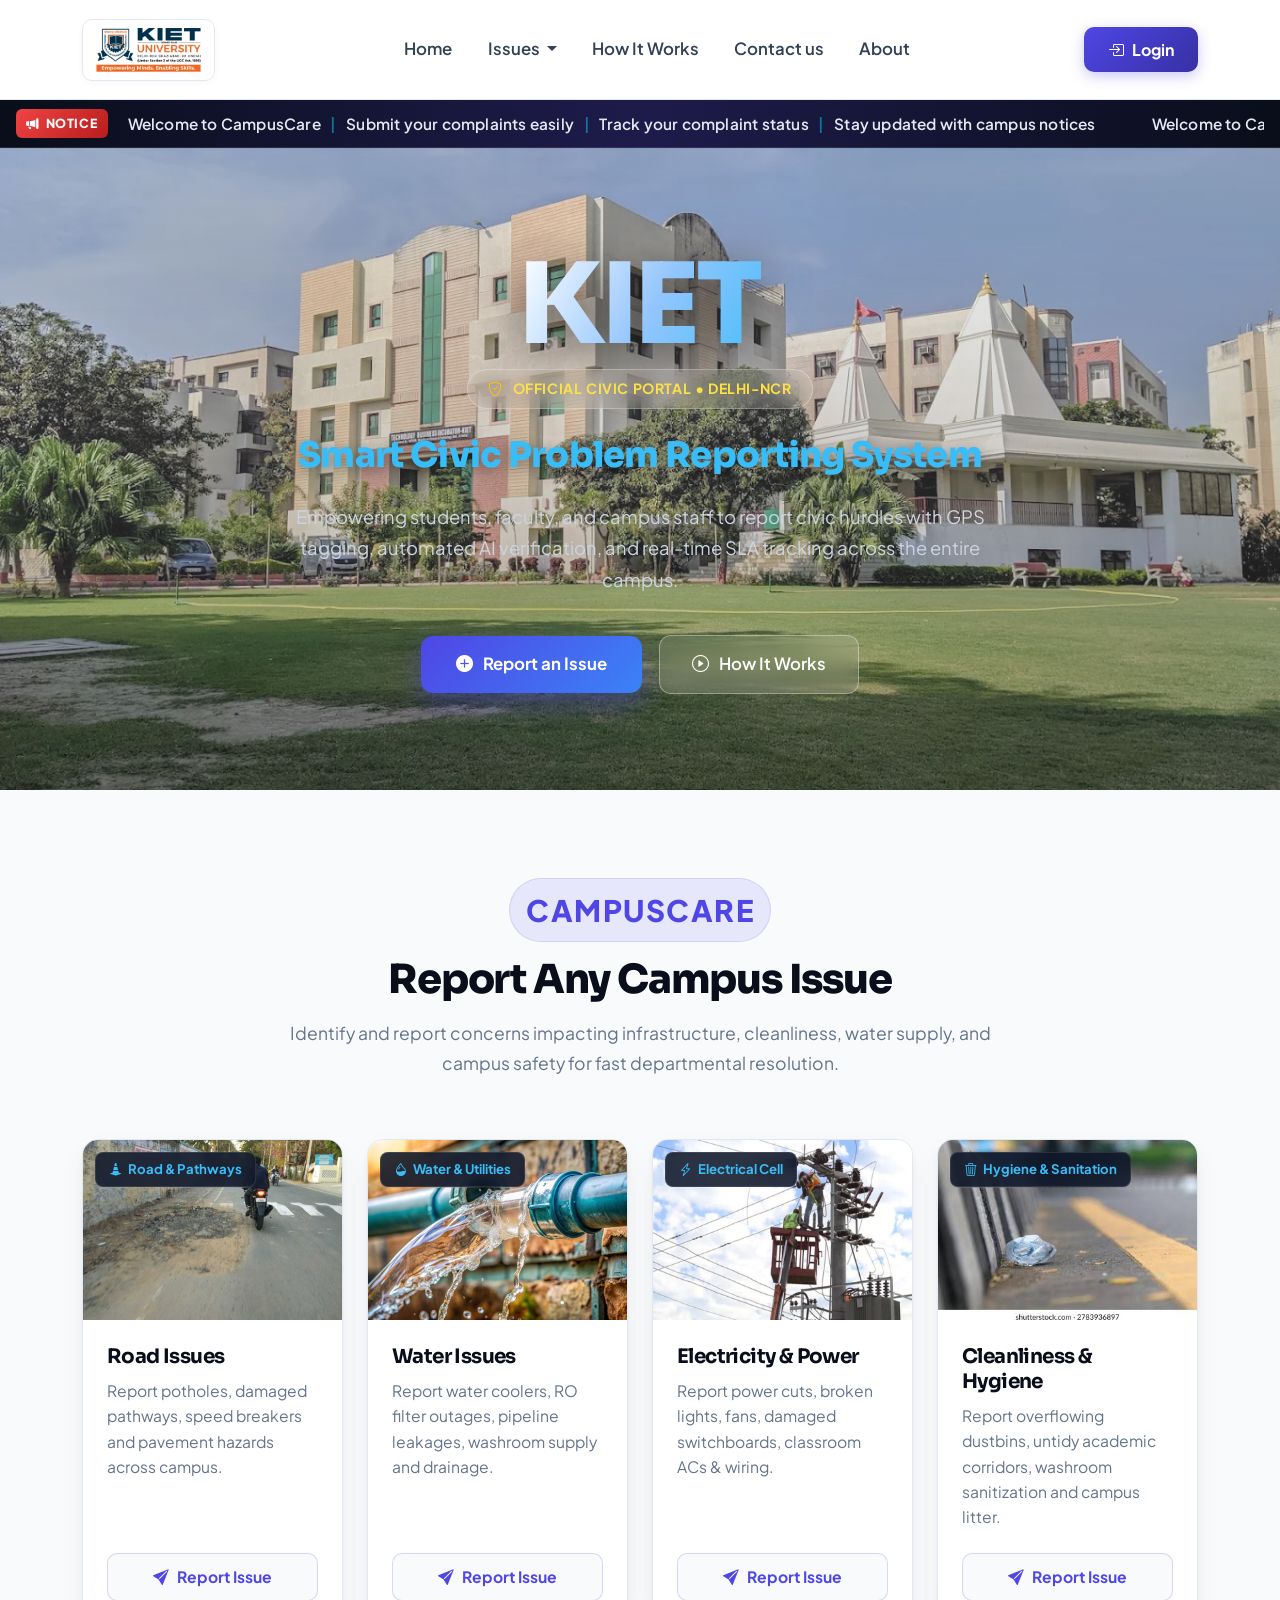
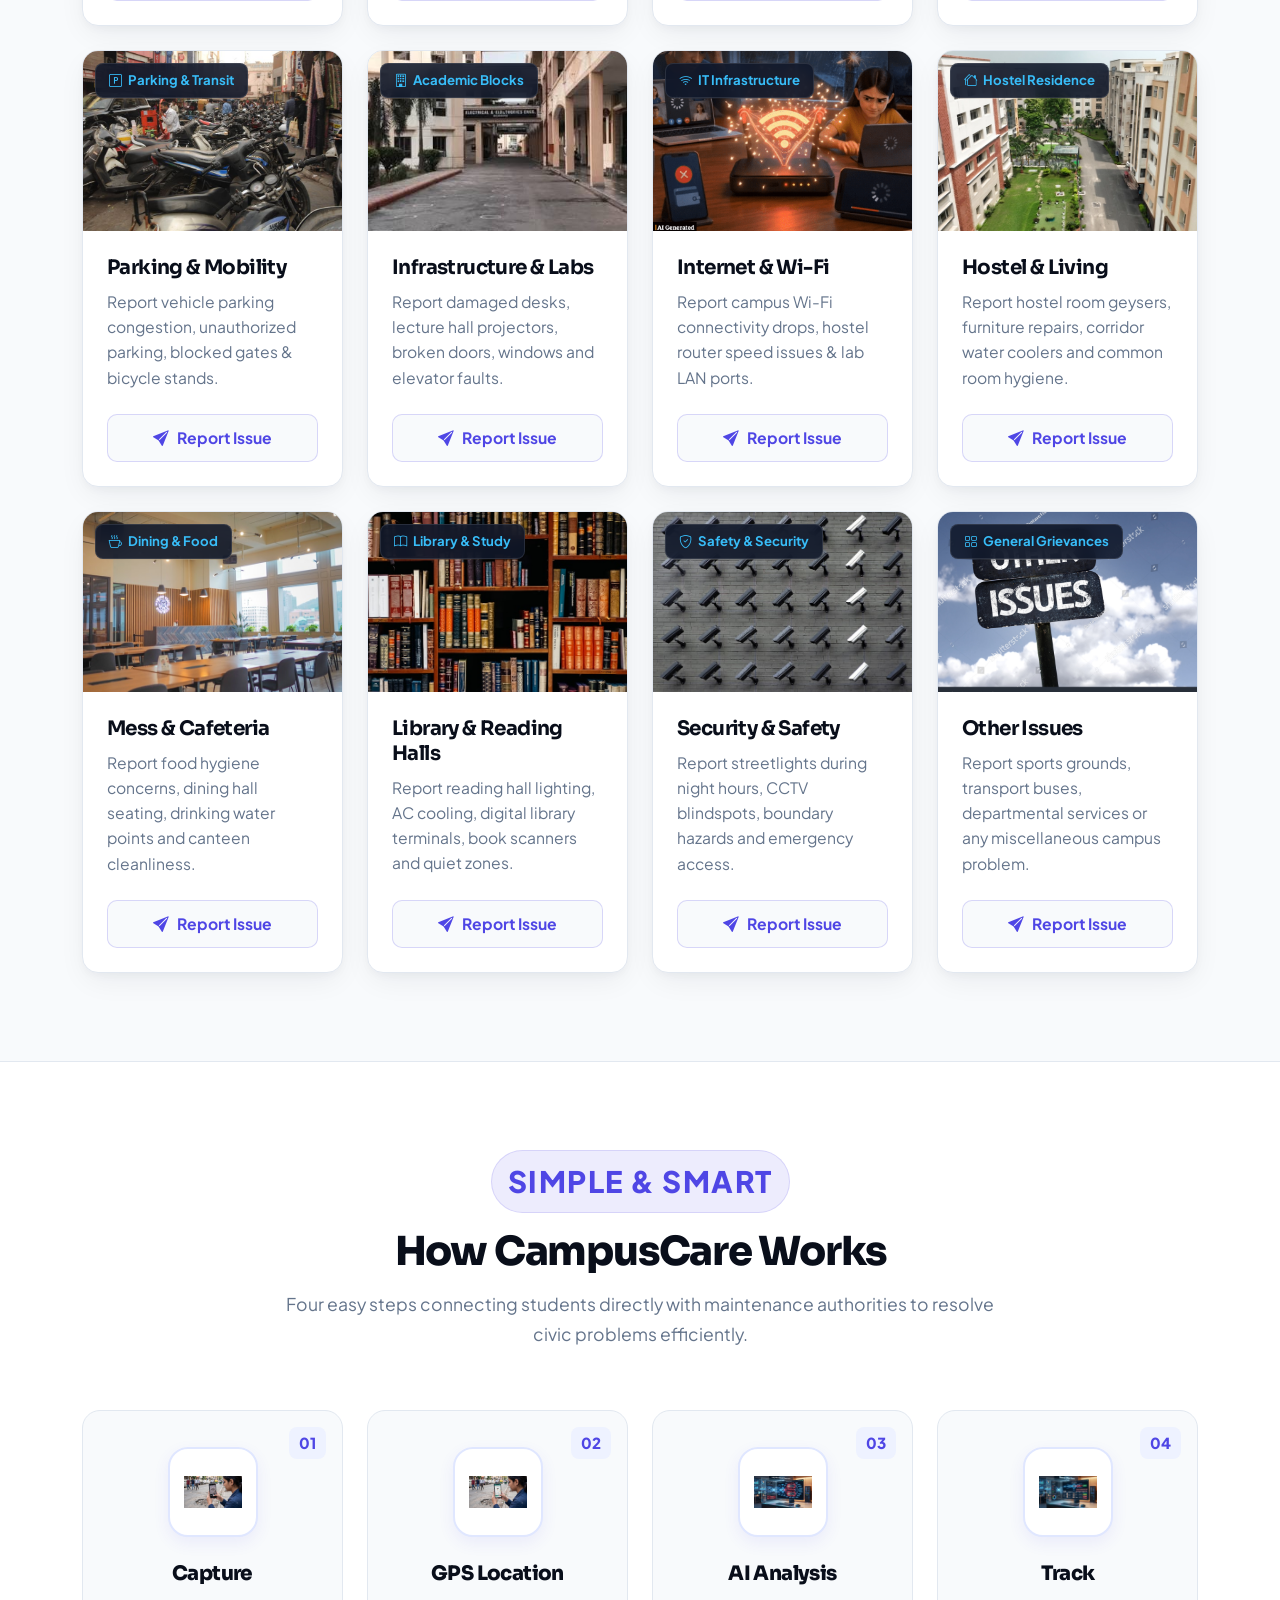
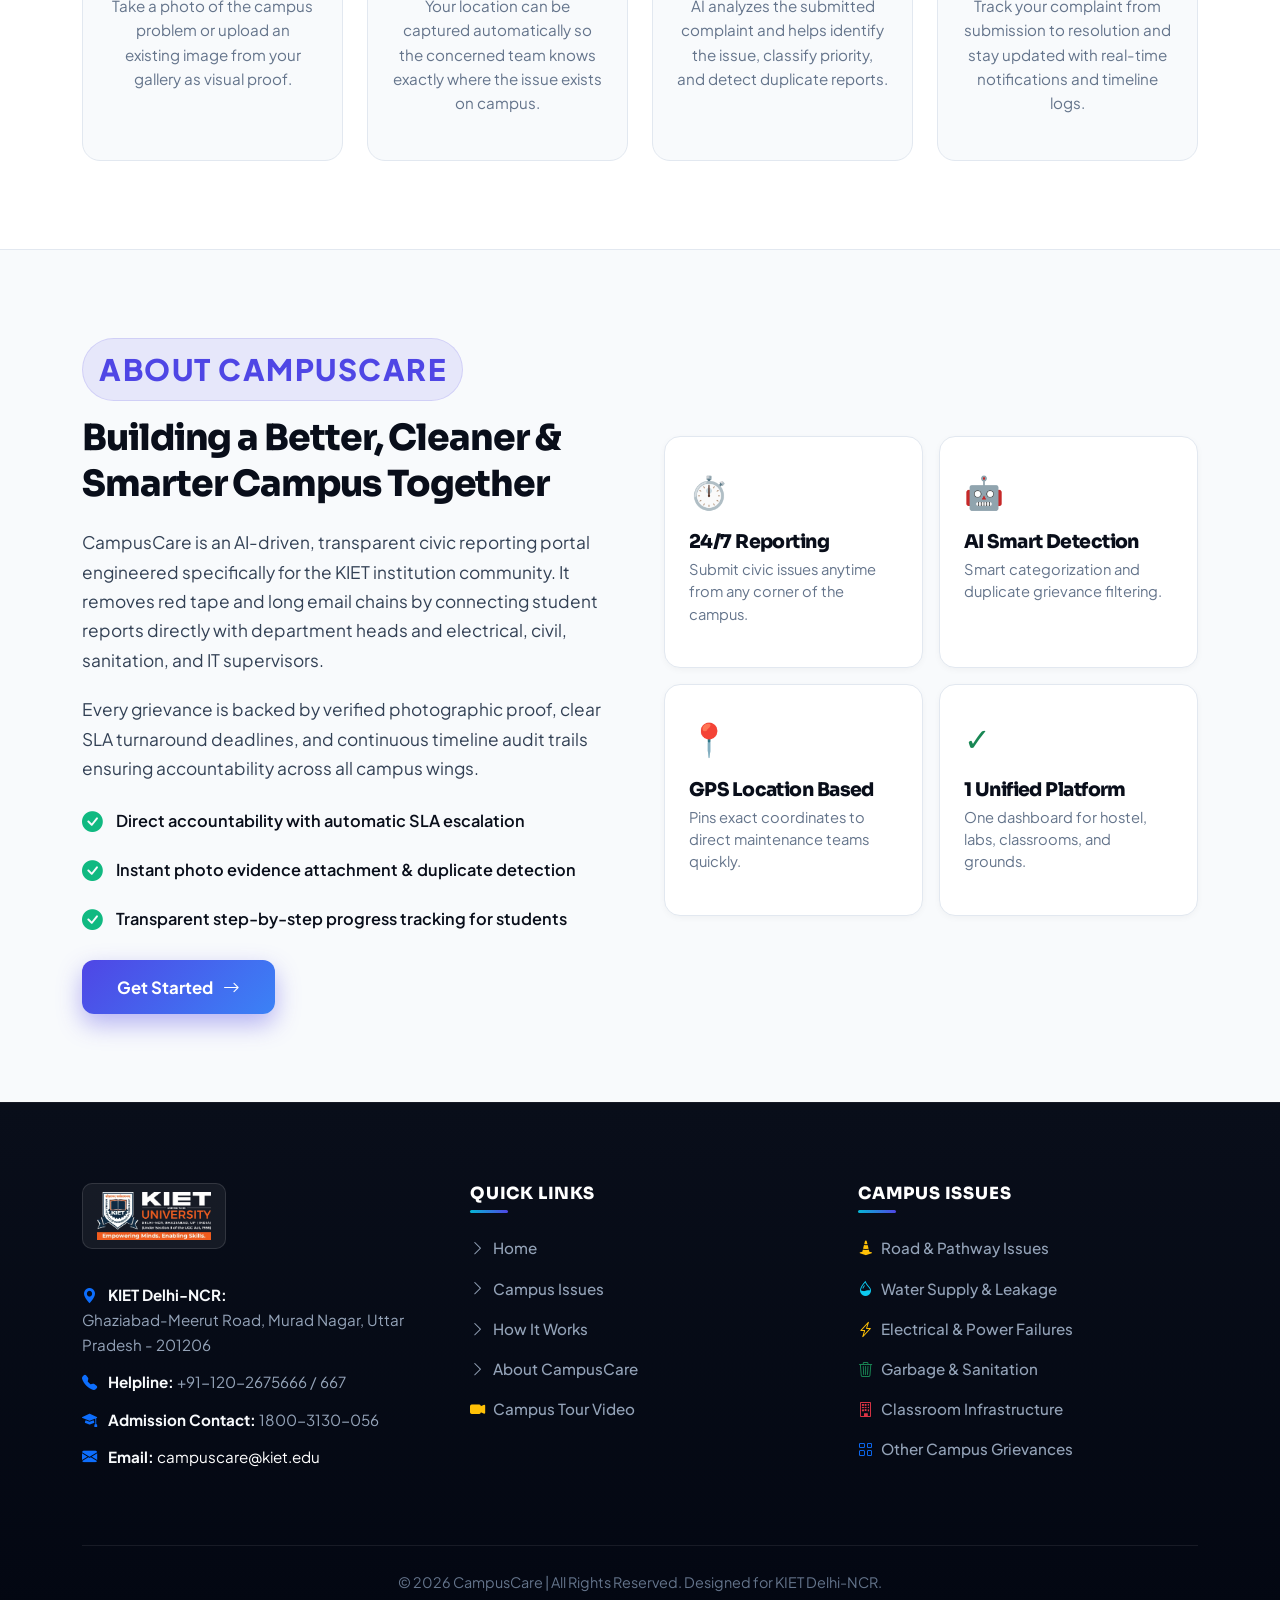
==== commit 556f287f: "Your update message" ====
--- a/frontend/index.html
+++ b/frontend/index.html
@@ -57,19 +57,19 @@
               Issues
             </a>
             <ul class="dropdown-menu shadow" aria-labelledby="issuesDropdown">
-              <li><a class="dropdown-item" href="#issues"><i class="bi bi-cone-striped"></i> Road Issues</a></li>
-              <li><a class="dropdown-item" href="#issues"><i class="bi bi-droplet-half"></i> Water Issues</a></li>
-              <li><a class="dropdown-item" href="#issues"><i class="bi bi-lightning-charge"></i> Electricity & Power</a></li>
-              <li><a class="dropdown-item" href="#issues"><i class="bi bi-trash3"></i> Cleanliness & Hygiene</a></li>
-              <li><a class="dropdown-item" href="#issues"><i class="bi bi-p-square"></i> Parking & Transit</a></li>
-              <li><a class="dropdown-item" href="#issues"><i class="bi bi-building"></i> Infrastructure & Labs</a></li>
-              <li><a class="dropdown-item" href="#issues"><i class="bi bi-wifi"></i> Internet & Wi-Fi</a></li>
-              <li><a class="dropdown-item" href="#issues"><i class="bi bi-houses"></i> Hostel & Residence</a></li>
-              <li><a class="dropdown-item" href="#issues"><i class="bi bi-cup-hot"></i> Mess & Cafeteria</a></li>
-              <li><a class="dropdown-item" href="#issues"><i class="bi bi-book"></i> Library & Reading Halls</a></li>
-              <li><a class="dropdown-item" href="#issues"><i class="bi bi-shield-check"></i> Security & Safety</a></li>
+              <li><a class="dropdown-item" href="#"><i class="bi bi-cone-striped"></i> Road Issues</a></li>
+              <li><a class="dropdown-item" href="#"><i class="bi bi-droplet-half"></i> Water Issues</a></li>
+              <li><a class="dropdown-item" href="#"><i class="bi bi-lightning-charge"></i> Electricity & Power</a></li>
+              <li><a class="dropdown-item" href="#"><i class="bi bi-trash3"></i> Cleanliness & Hygiene</a></li>
+              <li><a class="dropdown-item" href="#"><i class="bi bi-p-square"></i> Parking & Transit</a></li>
+              <li><a class="dropdown-item" href="#"><i class="bi bi-building"></i> Infrastructure & Labs</a></li>
+              <li><a class="dropdown-item" href="#"><i class="bi bi-wifi"></i> Internet & Wi-Fi</a></li>
+              <li><a class="dropdown-item" href="#"><i class="bi bi-houses"></i> Hostel & Residence</a></li>
+              <li><a class="dropdown-item" href="#"><i class="bi bi-cup-hot"></i> Mess & Cafeteria</a></li>
+              <li><a class="dropdown-item" href="#"><i class="bi bi-book"></i> Library & Reading Halls</a></li>
+              <li><a class="dropdown-item" href="#"><i class="bi bi-shield-check"></i> Security & Safety</a></li>
               <li><hr class="dropdown-divider"></li>
-              <li><a class="dropdown-item" href="#issues"><i class="bi bi-grid"></i> Other Issues</a></li>
+              <li><a class="dropdown-item" href="#"><i class="bi bi-grid"></i> Other Issues</a></li>
             </ul>
           </li>
 
@@ -82,7 +82,7 @@
           <li class="nav-item">
             <a class="nav-link" href="#contact">Contact us</a>
           </li>
-
+          
           <!-- About -->
           <li class="nav-item">
             <a class="nav-link" href="#about">About</a>
@@ -135,14 +135,13 @@
        ======================================================================== -->
   <header id="home" class="hero-section">
     <div class="container">
-      
-      <div class="hero-pill">
-        <i class="bi bi-shield-check text-warning"></i> OFFICIAL CIVIC PORTAL &bull; DELHI-NCR
-      </div>
 
       <!-- Prominent Institution Title -->
       <h1 class="hero-institution-title">KIET</h1>
 
+       <div class="hero-pill">
+        <i class="bi bi-shield-check text-warning"></i> OFFICIAL CIVIC PORTAL &bull; DELHI-NCR
+      </div>
       <!-- Subtitle / Tagline -->
       <h2 class="hero-subtitle">Smart Civic Problem Reporting System</h2>
 
@@ -323,7 +322,7 @@
           <div class="issue-card">
             <div class="issue-img-wrapper">
               <span class="issue-category-badge"><i class="bi bi-cup-hot"></i> Dining &amp; Food</span>
-              <img src="https://images.unsplash.com/photo-1567521464027-f127ff144326?w=600&q=80" alt="Mess &amp; Cafeteria">
+              <img src="images/Mess & Cafeteria.jpg" alt="Mess &amp; Cafeteria">
             </div>
             <div class="issue-card-body">
               <h3 class="issue-title">Mess &amp; Cafeteria</h3>
@@ -340,7 +339,7 @@
           <div class="issue-card">
             <div class="issue-img-wrapper">
               <span class="issue-category-badge"><i class="bi bi-book"></i> Library &amp; Study</span>
-              <img src="https://images.unsplash.com/photo-1521587760476-6c12a4b040da?w=600&q=80" alt="Library &amp; Reading Halls">
+              <img src="images/Library & Reading Halls.jpg" alt="Library &amp; Reading Halls">
             </div>
             <div class="issue-card-body">
               <h3 class="issue-title">Library &amp; Reading Halls</h3>
@@ -357,7 +356,7 @@
           <div class="issue-card">
             <div class="issue-img-wrapper">
               <span class="issue-category-badge"><i class="bi bi-shield-check"></i> Safety &amp; Security</span>
-              <img src="https://images.unsplash.com/photo-1557597774-9d273605dfa9?w=600&q=80" alt="Security &amp; Safety">
+              <img src="images/Security & Safety.jpg" alt="Security &amp; Safety">
             </div>
             <div class="issue-card-body">
               <h3 class="issue-title">Security &amp; Safety</h3>
--- a/frontend/style.css
+++ b/frontend/style.css
@@ -1,118 +1,100 @@
 /* ==========================================================================
-   CampusCare - Modern Landing Page Stylesheet
-   KIET Smart Civic Problem Reporting System
+   CampusCare - High-Legibility & Innovative Visual Hierarchy Stylesheet
+   Design: Large Crisp Typography + Electric Indigo / Cyan Accent System
    ========================================================================== */
 
 :root {
-  --primary-navy: #0e2246;
-  --primary-blue: #1d4ed8;
-  --primary-hover: #1e40af;
-  --accent-gold: #f59e0b;
-  --accent-teal: #0d9488;
-  --bg-light: #f8fafc;
-  --text-dark: #0f172a;
+  /* Dynamic brand & semantic tokens */
+  --primary-navy: #090e1a;
+  --primary-blue: #4f46e5;       /* Electric Indigo */
+  --primary-hover: #4338ca;
+  --accent-cyan: #06b6d4;        /* Radiant Cyan */
+  --accent-amber: #f59e0b;       /* Warm Warning / Highlights */
+  --accent-emerald: #10b981;     /* Verified Success */
+  --surface-bg: #f8fafc;
+  --surface-card: #ffffff;
+  
+  /* Typography scale */
+  --text-main: #0f172a;
+  --text-body: #334155;
   --text-muted: #64748b;
-  --border-color: #e2e8f0;
-  --card-shadow: 0 10px 25px -5px rgba(15, 23, 42, 0.06), 0 8px 10px -6px rgba(15, 23, 42, 0.04);
-  --card-shadow-hover: 0 20px 30px -10px rgba(29, 78, 216, 0.15), 0 10px 15px -5px rgba(15, 23, 42, 0.08);
-  --transition-fast: all 0.25s cubic-bezier(0.4, 0, 0.2, 1);
-}
-
-/* Global Reset & Typography */
+  --border-subtle: #e2e8f0;
+
+  /* Polished elevation layers */
+  --shadow-sm: 0 2px 8px -2px rgba(15, 23, 42, 0.06);
+  --shadow-card: 0 10px 30px -5px rgba(15, 23, 42, 0.07), 0 4px 10px -2px rgba(15, 23, 42, 0.04);
+  --shadow-hover: 0 20px 35px -8px rgba(79, 70, 229, 0.18), 0 10px 18px -4px rgba(15, 23, 42, 0.06);
+
+  --ease-smooth: cubic-bezier(0.16, 1, 0.3, 1);
+}
+
+/* Global Reset & Base Typography */
 html {
   scroll-behavior: smooth;
 }
 
 body {
-  font-family: 'Plus Jakarta Sans', system-ui, -apple-system, sans-serif;
-  font-size: 16px;
-  background-color: var(--bg-light);
-  color: var(--text-dark);
+  font-family: 'Plus Jakarta Sans', -apple-system, BlinkMacSystemFont, sans-serif;
+  font-size: 17.5px; /* Scaled up base body font */
+  background-color: var(--surface-bg);
+  color: var(--text-body);
+  line-height: 1.7;
   overflow-x: hidden;
   -webkit-font-smoothing: antialiased;
-  -moz-osx-font-smoothing: grayscale;
-}
-
-/* Typography: Sora for high-impact display & Plus Jakarta Sans for reading */
+}
+
 h1, h2, h3, h4, h5, h6 {
-  font-family: 'Sora', -apple-system, sans-serif;
-  font-weight: 700;
-  letter-spacing: -0.025em;
-}
-
-.hero-institution-title,
-.hero-subtitle,
-.section-title,
-.issue-title,
-.step-title,
-.stat-title,
-.footer-heading,
-.login-modal-title,
-.announcement-badge,
-.hero-pill,
-.section-subtitle-tag,
-.issue-category-badge,
-.btn-login-nav,
-.btn-hero-primary,
-.btn-hero-secondary,
-.btn-report-issue,
-.btn-modal-login {
-  font-family: 'Sora', -apple-system, sans-serif;
+  font-family: 'Sora', sans-serif;
+  font-weight: 800;
+  letter-spacing: -0.03em;
+  color: var(--primary-navy);
+  line-height: 1.25;
 }
 
 /* --------------------------------------------------------------------------
-   1. Navbar & Brand Logos
+   1. Navbar & Header Navigation
    -------------------------------------------------------------------------- */
 .navbar {
-  background-color: rgba(255, 255, 255, 0.96);
-  backdrop-filter: blur(14px);
-  -webkit-backdrop-filter: blur(14px);
-  border-bottom: 1px solid var(--border-color);
-  padding: 0.65rem 0;
-  transition: var(--transition-fast);
+  background: rgba(255, 255, 255, 0.92);
+  backdrop-filter: blur(16px);
+  -webkit-backdrop-filter: blur(16px);
+  border-bottom: 1.5px solid var(--border-subtle);
+  padding: 0.85rem 0;
+  transition: all 0.25s var(--ease-smooth);
 }
 
 .logo-container {
   display: inline-flex;
   align-items: center;
-  background: #f8fafc;
-  padding: 4px 10px;
+  background: #ffffff;
+  padding: 6px 12px;
   border-radius: 10px;
-  border: 1px solid var(--border-color);
-  transition: var(--transition-fast);
-}
-
-.logo-container:hover {
-  background: #ffffff;
-  border-color: #cbd5e1;
-}
-
-/* Sharp, proportion-preserved navbar logo */
+  border: 1px solid var(--border-subtle);
+  box-shadow: var(--shadow-sm);
+}
+
 .navbar-brand .logo-img {
   height: 48px;
-  max-height: 52px;
   width: auto;
   object-fit: contain;
   display: block;
 }
 
 .nav-link {
-  font-size: 0.925rem;
+  font-size: 1.05rem; /* Larger, clearer text */
   font-weight: 600;
   color: #334155 !important;
-  padding: 0.5rem 1rem !important;
-  border-radius: 6px;
-  transition: var(--transition-fast);
+  padding: 0.6rem 1.1rem !important;
+  border-radius: 8px;
+  transition: all 0.2s var(--ease-smooth);
 }
 
 .nav-link:hover,
-.nav-link:focus,
 .nav-link.active {
   color: var(--primary-blue) !important;
-  background-color: rgba(29, 78, 216, 0.06);
-}
-
-/* Desktop Hoverable Dropdown */
+  background-color: rgba(79, 70, 229, 0.08);
+}
+
 @media (min-width: 992px) {
   .navbar .nav-item.dropdown:hover .dropdown-menu {
     display: block;
@@ -125,88 +107,106 @@
     display: block;
     opacity: 0;
     visibility: hidden;
-    transform: translateY(10px);
-    transition: all 0.2s cubic-bezier(0.16, 1, 0.3, 1);
+    transform: translateY(8px);
+    transition: all 0.2s var(--ease-smooth);
     margin-top: 0;
-    border: 1px solid var(--border-color);
-    box-shadow: 0 15px 30px -5px rgba(0, 0, 0, 0.1);
-    border-radius: 12px;
-    padding: 0.5rem;
-    min-width: 220px;
+    border: 1.5px solid var(--border-subtle);
+    box-shadow: 0 16px 36px -4px rgba(15, 23, 42, 0.12);
+    border-radius: 14px;
+    padding: 0.75rem;
+    min-width: 250px;
   }
 }
 
 .dropdown-item {
-  font-size: 0.875rem;
-  font-weight: 500;
+  font-size: 1rem;
+  font-weight: 600;
   color: #334155;
-  padding: 0.55rem 0.85rem;
-  border-radius: 6px;
-  transition: var(--transition-fast);
+  padding: 0.65rem 1rem;
+  border-radius: 8px;
+  transition: all 0.15s ease;
   display: flex;
   align-items: center;
 }
 
 .dropdown-item i {
-  margin-right: 0.65rem;
+  margin-right: 0.75rem;
   color: var(--primary-blue);
-  font-size: 1rem;
+  font-size: 1.15rem;
 }
 
 .dropdown-item:hover {
-  background-color: #eff6ff;
+  background-color: #eef2ff;
   color: var(--primary-blue);
   transform: translateX(4px);
 }
 
 .btn-login-nav {
-  background-color: var(--primary-blue);
+  background: linear-gradient(135deg, var(--primary-blue) 0%, #3730a3 100%);
   color: #ffffff !important;
-  font-size: 0.9rem;
-  font-weight: 600;
-  padding: 0.55rem 1.4rem;
-  border-radius: 8px;
+  font-size: 1rem;
+  font-weight: 700;
+  padding: 0.65rem 1.5rem;
+  border-radius: 10px;
   border: none;
-  transition: var(--transition-fast);
-  box-shadow: 0 4px 12px rgba(29, 78, 216, 0.25);
-  display: inline-flex;
-  align-items: center;
-  gap: 0.4rem;
+  display: inline-flex;
+  align-items: center;
+  gap: 0.5rem;
+  box-shadow: 0 4px 14px rgba(79, 70, 229, 0.3);
+  transition: all 0.2s var(--ease-smooth);
 }
 
 .btn-login-nav:hover {
-  background-color: var(--primary-hover);
-  transform: translateY(-1px);
-  box-shadow: 0 6px 16px rgba(29, 78, 216, 0.35);
+  transform: translateY(-2px);
+  box-shadow: 0 6px 20px rgba(79, 70, 229, 0.45);
 }
 
 /* --------------------------------------------------------------------------
-   2. Announcement Bar / Continuous Marquee
+   2. Notice / Announcement Bar
    -------------------------------------------------------------------------- */
 .announcement {
-  background: linear-gradient(90deg, #0e2246 0%, #1e3a8a 50%, #0e2246 100%);
-  color: #ffffff;
+  background: linear-gradient(90deg, #090e1a 0%, #1e1b4b 50%, #090e1a 100%);
+  color: #e2e8f0;
   padding: 0.55rem 0;
   overflow: hidden;
-  position: relative;
   border-bottom: 1px solid rgba(255, 255, 255, 0.1);
-  font-size: 0.85rem;
+  font-size: 0.95rem; /* Noticeably clearer ticker text */
   font-weight: 500;
 }
 
 .announcement-badge {
-  background-color: #ef4444;
+  background: linear-gradient(135deg, #ef4444, #b91c1c);
   color: #ffffff;
-  font-weight: 700;
-  font-size: 0.725rem;
-  padding: 0.2rem 0.6rem;
-  border-radius: 4px;
-  text-transform: uppercase;
-  letter-spacing: 0.5px;
-  margin-right: 1rem;
+  font-weight: 800;
+  font-size: 0.78rem;
+  padding: 0.25rem 0.65rem;
+  border-radius: 6px;
+  letter-spacing: 0.6px;
+  margin-right: 1.25rem;
   flex-shrink: 0;
 }
-
+.marquee-content {
+  flex-shrink: 0;
+  display: flex;
+  justify-content: space-around;
+  min-width: 100%;
+  gap: 4rem;
+  animation: scrollMarquee 48s linear infinite; /* Smooth, easily readable pace */
+}
+
+.marquee-item {
+  display: inline-flex;
+  align-items: center;
+  gap: 0.75rem;
+  font-size: 0.96rem;
+  font-weight: 600;
+  letter-spacing: 0.2px;
+  white-space: nowrap;
+}
+
+.marquee-item i {
+  font-size: 1rem;
+}
 .marquee-container {
   display: flex;
   overflow: hidden;
@@ -219,8 +219,8 @@
   display: flex;
   justify-content: space-around;
   min-width: 100%;
-  gap: 3rem;
-  animation: scrollMarquee 26s linear infinite;
+  gap: 3.5rem;
+  animation: scrollMarquee 28s linear infinite;
 }
 
 .marquee-container:hover .marquee-content {
@@ -228,12 +228,8 @@
 }
 
 @keyframes scrollMarquee {
-  from {
-    transform: translateX(0);
-  }
-  to {
-    transform: translateX(-100%);
-  }
+  from { transform: translateX(0); }
+  to { transform: translateX(-100%); }
 }
 
 .marquee-item {
@@ -244,82 +240,133 @@
 }
 
 .marquee-item span.divider {
-  opacity: 0.4;
+  color: var(--accent-cyan);
+  opacity: 0.6;
 }
 
 /* --------------------------------------------------------------------------
-   3. Hero Section (With Background Image & Semi-Transparent Dark Overlay)
+   3. Innovative Hero Section
    -------------------------------------------------------------------------- */
 .hero-section {
   position: relative;
-  padding: 7rem 0 6.5rem 0;
-  /* Dark semi-transparent overlay so background image is clearly visible, dark, and high-contrast */
-  background: linear-gradient(180deg, rgba(8, 18, 38, 0.25) 0%, rgba(5, 12, 28, 0.40) 100%), url('images/college.jpeg');
+  padding: 6.5rem 0 6rem 0;
+  background: linear-gradient(180deg, rgba(225, 227, 232, 0.25) 0%, rgba(42, 42, 43, 0.4) 100%), url('images/college2.webp');
   background-size: cover;
   background-position: center;
-  background-repeat: no-repeat;
   text-align: center;
   color: #ffffff;
-  border-bottom: 1px solid rgba(255, 255, 255, 0.1);
-  box-shadow: inset 0 0 120px rgba(0, 0, 0, 0.65);
-}
-
+}
 .hero-pill {
   display: inline-flex;
   align-items: center;
-  gap: 0.5rem;
-  background: rgba(255, 255, 255, 0.15);
-  backdrop-filter: blur(8px);
-  -webkit-backdrop-filter: blur(8px);
+  gap: 0.6rem;
+  background: rgba(255, 255, 255, 0.12);
+  backdrop-filter: blur(12px);
   border: 1px solid rgba(255, 255, 255, 0.25);
   padding: 0.45rem 1.25rem;
-  border-radius: 50px;
-  font-size: 0.8rem;
+  border-radius: 9999px;
+  font-size: 0.88rem;
   font-weight: 700;
   color: #fde047;
   margin-bottom: 1.5rem;
-  letter-spacing: 0.8px;
+  letter-spacing: 0.6px;
+}
+.hero-institution-title {
+  display: block;
+  width: fit-content;
+  margin-left: auto;
+  margin-right: auto;
+  margin-top: 0;
+  margin-bottom: 0.65rem;
+  font-size: clamp(3.8rem, 10vw, 7rem);
+  font-weight: 950;
+  letter-spacing: -0.04em;
+  line-height: 0.95;
   text-transform: uppercase;
-  box-shadow: 0 4px 15px rgba(0, 0, 0, 0.15);
-}
-
-.hero-institution-title {
-  font-size: 100px;
-  font-weight: 900;
-  letter-spacing: -1.5px;
-  color: #ffffff;
-  line-height: 1.1;
-  margin-bottom: 0.5rem;
-  text-transform: uppercase;
-  text-shadow: 0 4px 16px rgba(0, 0, 0, 0.4);
-}
-
-@media (max-width: 768px) {
-  .hero-institution-title {
-    font-size: 2.75rem;
+  cursor: pointer;
+  user-select: none;
+
+  /* Animated multi-tone gradient */
+  background: linear-gradient(
+    120deg,
+    #ffffff 0%,
+    #93c5fd 25%,
+    #38bdf8 50%,
+    #ffffff 75%,
+    #818cf8 100%
+  );
+  background-size: 250% 100%;
+  -webkit-background-clip: text;
+  background-clip: text;
+  -webkit-text-fill-color: transparent;
+
+  /* Smooth constant animation cycle */
+  animation: shineWave 8s linear infinite;
+  animation-play-state: paused; /* Hover par play hoga */
+
+  /* Base depth shadow & GPU acceleration */
+  filter: drop-shadow(0 10px 24px rgba(0, 0, 0, 0.65));
+  transform: translateZ(0);
+  will-change: transform, filter;
+  
+  /* Ultra smooth return transition */
+  transition: transform 0.4s cubic-bezier(0.16, 1, 0.3, 1),
+              filter 0.4s cubic-bezier(0.16, 1, 0.3, 1);
+}
+
+/* Hover State: 3D Micro-Lift + Fast Shimmer + Vibrant Glow */
+.hero-institution-title:hover {
+  transform: translateY(-5px) scale(1.035) translateZ(0);
+  animation-play-state: running; /* Hover aate hi shimmer shuru */
+  animation-duration: 2.8s;
+
+  /* Enhanced neon-glow on hover */
+  filter: drop-shadow(0 16px 30px rgba(0, 0, 0, 0.75))
+          drop-shadow(0 0 25px rgba(56, 189, 248, 0.65))
+          drop-shadow(0 0 50px rgba(99, 102, 241, 0.4));
+}
+
+/* Continuous smooth loop */
+@keyframes shineWave {
+  0% {
+    background-position: 0% 50%;
   }
-}
-
+  100% {
+    background-position: 250% 50%;
+  }
+}
+
+/* Subtitle alignment */
 .hero-subtitle {
-  font-size: 1.65rem;
-  font-weight: 700;
-  color: #60a5fa;
-  letter-spacing: -0.5px;
-  margin-bottom: 1.35rem;
-  text-shadow: 0 2px 8px rgba(0, 0, 0, 0.3);
-}
-
-@media (max-width: 768px) {
-  .hero-subtitle {
-    font-size: 1.25rem;
-  }
+  font-size: clamp(1.4rem, 3.2vw, 2.35rem);
+  font-weight: 800;
+  letter-spacing: -0.02em;
+  color: #38bdf8;
+  margin-bottom: 1.5rem;
+  text-shadow: 0 4px 14px rgba(0, 0, 0, 0.4);
+}
+/* Pill badge se KIET aur Subtitle ke beech spacing balance */
+.hero-pill {
+  display: inline-flex;
+  margin-bottom: 1.25rem;
+}
+
+.hero-subtitle {
+  display: block;
+  margin-top: 0.25rem;
+  margin-bottom: 1.5rem;
+  font-size: clamp(1.3rem, 3vw, 2.2rem);
+  font-weight: 800;
+  letter-spacing: -0.02em;
+  color: #38bdf8;
+  text-shadow: 0 4px 14px rgba(0, 0, 0, 0.4);
 }
 
 .hero-description {
-  max-width: 700px;
-  margin: 0 auto 2.25rem auto;
-  font-size: 1.05rem;
-  color: #e2e8f0;
+  max-width: 720px;
+  margin: 0 auto 2.5rem auto;
+  font-size: 1.15rem; /* Larger hero description */
+  color: #cbd5e1;
   line-height: 1.7;
 }
 
@@ -327,120 +374,115 @@
   display: flex;
   align-items: center;
   justify-content: center;
-  gap: 1rem;
+  gap: 1.1rem;
   flex-wrap: wrap;
 }
 
 .btn-hero-primary {
-  background-color: var(--primary-blue);
+  background: linear-gradient(135deg, var(--primary-blue) 0%, #3b82f6 100%);
   color: #ffffff;
   font-weight: 700;
-  font-size: 0.95rem;
-  padding: 0.8rem 2rem;
-  border-radius: 10px;
+  font-size: 1.05rem;
+  padding: 0.9rem 2.2rem;
+  border-radius: 12px;
   border: none;
-  box-shadow: 0 10px 20px rgba(29, 78, 216, 0.35);
-  transition: var(--transition-fast);
-  display: inline-flex;
-  align-items: center;
-  gap: 0.5rem;
+  box-shadow: 0 10px 25px rgba(79, 70, 229, 0.4);
+  transition: all 0.2s var(--ease-smooth);
+  display: inline-flex;
+  align-items: center;
+  gap: 0.6rem;
   text-decoration: none;
 }
 
 .btn-hero-primary:hover {
-  background-color: var(--primary-hover);
+  transform: translateY(-3px);
+  box-shadow: 0 14px 30px rgba(79, 70, 229, 0.55);
   color: #ffffff;
-  transform: translateY(-2px);
-  box-shadow: 0 14px 28px rgba(29, 78, 216, 0.45);
 }
 
 .btn-hero-secondary {
-  background-color: rgba(255, 255, 255, 0.15);
-  backdrop-filter: blur(8px);
-  -webkit-backdrop-filter: blur(8px);
+  background: rgba(255, 255, 255, 0.12);
+  backdrop-filter: blur(10px);
   color: #ffffff;
   font-weight: 600;
-  font-size: 0.95rem;
-  padding: 0.8rem 1.85rem;
-  border-radius: 10px;
-  border: 1px solid rgba(255, 255, 255, 0.35);
-  box-shadow: 0 4px 12px rgba(0, 0, 0, 0.15);
-  transition: var(--transition-fast);
-  display: inline-flex;
-  align-items: center;
-  gap: 0.5rem;
+  font-size: 1.05rem;
+  padding: 0.9rem 2rem;
+  border-radius: 12px;
+  border: 1.5px solid rgba(255, 255, 255, 0.35);
+  transition: all 0.2s var(--ease-smooth);
+  display: inline-flex;
+  align-items: center;
+  gap: 0.6rem;
   text-decoration: none;
 }
 
 .btn-hero-secondary:hover {
-  background-color: #ffffff;
+  background: #ffffff;
   color: var(--primary-navy);
-  border-color: #ffffff;
-  transform: translateY(-2px);
+  transform: translateY(-3px);
 }
 
 /* --------------------------------------------------------------------------
-   4. Section Headings (Common)
+   4. Section Headings & Tags
    -------------------------------------------------------------------------- */
 .section-wrapper {
-  padding: 5rem 0;
+  padding: 5.5rem 0;
 }
 
 .section-header {
   text-align: center;
-  max-width: 650px;
-  margin: 0 auto 3.5rem auto;
+  max-width: 720px;
+  margin: 0 auto 3.75rem auto;
 }
 
 .section-subtitle-tag {
   display: inline-block;
-  font-size: 0.75rem;
+  font-size: 1.85rem;
   font-weight: 800;
   letter-spacing: 1.5px;
   text-transform: uppercase;
   color: var(--primary-blue);
-  background-color: rgba(29, 78, 216, 0.08);
-  padding: 0.3rem 0.85rem;
-  border-radius: 20px;
-  margin-bottom: 0.75rem;
+  background: rgba(79, 70, 229, 0.1);
+  padding: 0.35rem 1rem;
+  border-radius: 9999px;
+  margin-bottom: 0.85rem;
+  border: 1px solid rgba(79, 70, 229, 0.15);
 }
 
 .section-title {
-  font-size: 2.25rem;
-  font-weight: 800;
-  letter-spacing: -0.75px;
-  color: var(--primary-navy);
+  font-size: 2.5rem;
+  font-weight: 800;
   margin-bottom: 0.85rem;
 }
 
 .section-desc {
-  font-size: 1rem;
+  font-size: 1.1rem;
   color: var(--text-muted);
-  line-height: 1.6;
-}
+  line-height: 1.7;
+}
+
 
 /* --------------------------------------------------------------------------
-   5. Issues 8-Card Grid Section (Uniform Image Container & Hover Zoom)
+   5. Issue Cards (Vibrant Hover & Higher Text Density)
    -------------------------------------------------------------------------- */
 .issue-card {
-  background: #ffffff;
-  border: 1px solid var(--border-color);
-  border-radius: 14px;
+  background: var(--surface-card);
+  border: 1.5px solid var(--border-subtle);
+  border-radius: 16px;
   overflow: hidden;
-  box-shadow: var(--card-shadow);
-  transition: var(--transition-fast);
+  box-shadow: var(--shadow-card);
+  transition: all 0.25s var(--ease-smooth);
   display: flex;
   flex-direction: column;
   height: 100%;
 }
 
 .issue-card:hover {
-  transform: translateY(-6px);
-  box-shadow: var(--card-shadow-hover);
-  border-color: rgba(29, 78, 216, 0.35);
-}
-
-/* Fixed container height, uniform aspect ratio & overflow hidden */
+  transform: translateY(-50px);
+  box-shadow: var(--shadow-hover);
+  border-color: rgba(79, 70, 229, 0.4);
+}
+
 .issue-img-wrapper {
   position: relative;
   width: 100%;
@@ -450,40 +492,38 @@
 }
 
 .issue-img-wrapper img {
-  height: 180px;
+  height: 100%;
   width: 100%;
   object-fit: cover;
-  border-radius: 14px 14px 0 0;
-  transition: transform 0.35s ease;
+  transition: transform 0.45s ease;
   display: block;
 }
 
-/* Card hover zoom transition */
 .issue-card:hover .issue-img-wrapper img {
-  transform: scale(1.06);
+   transform: scale(1.16); /* Image smooth zoom in hogi */
+  filter: contrast(112%) brightness(104%);
 }
 
 .issue-category-badge {
   position: absolute;
   top: 12px;
   left: 12px;
-  background: rgba(15, 23, 42, 0.85);
-  backdrop-filter: blur(6px);
-  -webkit-backdrop-filter: blur(6px);
-  color: #ffffff;
+  background: rgba(15, 23, 42, 0.88);
+  backdrop-filter: blur(8px);
+  color: #38bdf8;
   font-size: 0.825rem;
   font-weight: 700;
-  padding: 0.32rem 0.75rem;
+  padding: 0.35rem 0.8rem;
   border-radius: 8px;
   display: flex;
   align-items: center;
   gap: 0.4rem;
   z-index: 2;
-  letter-spacing: 0.02em;
+  border: 1px solid rgba(255, 255, 255, 0.1);
 }
 
 .issue-card-body {
-  padding: 1.45rem 1.35rem;
+  padding: 1.5rem;
   display: flex;
   flex-direction: column;
   flex-grow: 1;
@@ -492,60 +532,58 @@
 .issue-title {
   font-size: 1.25rem;
   font-weight: 700;
-  color: #0f172a;
-  margin-bottom: 0.5rem;
-  line-height: 1.35;
+  margin-bottom: 0.6rem;
+  color: var(--primary-navy);
 }
 
 .issue-text {
-  font-size: 0.95rem;
-  color: #64748b;
+  font-size: 0.98rem;
+  color: var(--text-muted);
   line-height: 1.6;
-  margin-bottom: 1.35rem;
+  margin-bottom: 1.5rem;
   flex-grow: 1;
 }
 
 .btn-report-issue {
   background-color: #f8fafc;
   color: var(--primary-blue);
-  border: 1.5px solid rgba(29, 78, 216, 0.25);
+  border: 1.5px solid rgba(79, 70, 229, 0.2);
   font-weight: 700;
-  font-size: 0.95rem;
-  padding: 0.68rem 1.25rem;
+  font-size: 0.98rem;
+  padding: 0.7rem 1.2rem;
   border-radius: 10px;
-  transition: var(--transition-fast);
+  transition: all 0.2s var(--ease-smooth);
   display: flex;
   align-items: center;
   justify-content: center;
-  gap: 0.45rem;
+  gap: 0.5rem;
   width: 100%;
 }
 
 .btn-report-issue:hover {
-  background-color: var(--primary-blue);
+  background: linear-gradient(135deg, var(--primary-blue) 0%, #3b82f6 100%);
   color: #ffffff;
-  border-color: var(--primary-blue);
-  box-shadow: 0 4px 14px rgba(29, 78, 216, 0.28);
-  transform: translateY(-2px);
+  border-color: transparent;
+  box-shadow: 0 4px 14px rgba(79, 70, 229, 0.3);
 }
 
 /* --------------------------------------------------------------------------
-   6. How It Works Section (Steps with Image/Icon Media Box)
+   6. How It Works Section
    -------------------------------------------------------------------------- */
 .how-it-works-section {
   background-color: #ffffff;
-  border-top: 1px solid var(--border-color);
-  border-bottom: 1px solid var(--border-color);
+  border-top: 1.5px solid var(--border-subtle);
+  border-bottom: 1.5px solid var(--border-subtle);
 }
 
 .step-card {
-  background: var(--bg-light);
-  border: 1px solid var(--border-color);
-  border-radius: 16px;
+  background: var(--surface-bg);
+  border: 1.5px solid var(--border-subtle);
+  border-radius: 18px;
   padding: 2.25rem 1.5rem 1.75rem 1.5rem;
   text-align: center;
   position: relative;
-  transition: var(--transition-fast);
+  transition: all 0.25s var(--ease-smooth);
   height: 100%;
   display: flex;
   flex-direction: column;
@@ -555,124 +593,108 @@
 .step-card:hover {
   background: #ffffff;
   transform: translateY(-5px);
-  box-shadow: var(--card-shadow);
-  border-color: rgba(29, 78, 216, 0.3);
+  box-shadow: var(--shadow-card);
+  border-color: rgba(79, 70, 229, 0.3);
 }
 
 .step-number-tag {
   position: absolute;
-  top: 20px;
-  right: 18px;
-  font-size: 1.2rem;
-  font-weight: 900;
-  color: #cbd5e1;
-  font-family: monospace;
-}
-
-/* Container for step images (capture.png, gps.png, ai-analysis.png, track.jpg) - Enriched and Enlarged */
+  top: 16px;
+  right: 16px;
+  font-size: 0.95rem;
+  font-weight: 800;
+  color: var(--primary-blue);
+  background: #eef2ff;
+  padding: 3px 10px;
+  border-radius: 8px;
+}
+
 .step-media-box {
-  width: 140px;
-  height: 100px;
-  border-radius: 22px;
+  width: 90px;
+  height: 90px;
+  border-radius: 20px;
   background: #ffffff;
-  border: 4px solid var(--border-color);
-  padding: 16px;
+  border: 2px solid #e0e7ff;
+  padding: 14px;
   display: flex;
   align-items: center;
   justify-content: center;
   margin-bottom: 1.5rem;
-  box-shadow: 0 8px 24px rgba(15, 23, 42, 0.08);
-  transition: all 0.3s cubic-bezier(0.4, 0, 0.2, 1);
-  overflow: hidden;
+  box-shadow: 0 6px 16px rgba(79, 70, 229, 0.08);
+  transition: all 0.25s ease;
 }
 
 .step-card:hover .step-media-box {
-  transform: scale(1.50);
+  background: #eef2ff;
   border-color: var(--primary-blue);
-  box-shadow: 0 16px 32px rgba(29, 78, 216, 0.22);
+  transform: translateY(-3px);
 }
 
 .step-img {
   width: 100%;
-  height: 100px;
+  height: 100%;
   object-fit: contain;
   display: block;
-  transition: transform 0.35s ease;
-}
-
-.step-card:hover .step-img {
-  transform: scale(1.05);
 }
 
 .step-title {
-  font-size: 1.15rem;
-  font-weight: 800;
-  color: var(--primary-navy);
-  margin-bottom: 0.6rem;
+  font-size: 1.25rem;
+  font-weight: 800;
+  margin-bottom: 0.5rem;
 }
 
 .step-desc {
-  font-size: 0.875rem;
+  font-size: 0.95rem;
   color: var(--text-muted);
   line-height: 1.6;
 }
 
 /* --------------------------------------------------------------------------
-   7. About Section & Stat Cards
+   7. About Section & Multi-Color Stat Cards
    -------------------------------------------------------------------------- */
-.about-narrative {
-  padding-right: 1rem;
-}
-
 .about-narrative h3 {
-  font-size: 2.15rem;
-  font-weight: 800;
-  color: var(--primary-navy);
-  letter-spacing: -0.5px;
+  font-size: 2.25rem;
+  font-weight: 800;
   margin-bottom: 1.25rem;
-  line-height: 1.25;
+  line-height: 1.3;
 }
 
 .about-narrative p {
-  font-size: 1rem;
-  color: var(--text-muted);
+  font-size: 1.08rem;
+  color: var(--text-body);
   line-height: 1.7;
   margin-bottom: 1.25rem;
 }
 
 .about-feature-item {
   display: flex;
-  align-items: flex-start;
-  gap: 0.75rem;
+  align-items: center;
+  gap: 0.8rem;
   margin-bottom: 0.85rem;
-  font-size: 0.95rem;
+  font-size: 1.02rem;
   font-weight: 600;
-  color: #334155;
+  color: var(--primary-navy);
 }
 
 .about-feature-item i {
-  color: #10b981;
-  font-size: 1.15rem;
-  margin-top: 2px;
+  color: var(--accent-emerald);
+  font-size: 1.3rem;
 }
 
 .stat-card {
   background: #ffffff;
-  border: 1px solid var(--border-color);
+  border: 1.5px solid var(--border-subtle);
   border-radius: 16px;
-  padding: 1.75rem 1.5rem;
-  box-shadow: var(--card-shadow);
-  transition: var(--transition-fast);
-  display: flex;
-  flex-direction: column;
-  align-items: flex-start;
+  padding: 1.65rem 1.5rem;
+  box-shadow: var(--shadow-sm);
+  transition: all 0.25s var(--ease-smooth);
   height: 100%;
 }
 
 .stat-card:hover {
   transform: translateY(-4px);
-  border-color: var(--primary-blue);
-  box-shadow: var(--card-shadow-hover);
+  border-color: rgba(79, 70, 229, 0.35);
+  box-shadow: var(--shadow-card);
 }
 
 .stat-icon {
@@ -681,75 +703,70 @@
 }
 
 .stat-title {
-  font-size: 1.1rem;
-  font-weight: 800;
+  font-size: 1.18rem;
+  font-weight: 800;
+  margin-bottom: 0.3rem;
   color: var(--primary-navy);
-  margin-bottom: 0.35rem;
 }
 
 .stat-subtitle {
-  font-size: 0.85rem;
+  font-size: 0.92rem;
   color: var(--text-muted);
   line-height: 1.5;
 }
 
 /* --------------------------------------------------------------------------
-   8. Footer & Dark Logo
+   8. Modern Deep-Contrast Footer
    -------------------------------------------------------------------------- */
 .footer-main {
-  background-color: #0b172a;
+  background: linear-gradient(180deg, #090e1a 0%, #030712 100%);
   color: #94a3b8;
-  padding-top: 4.5rem;
+  padding-top: 5rem;
   border-top: 1px solid rgba(255, 255, 255, 0.08);
 }
 
 .footer-logo-container {
   display: inline-block;
-  background: #1e293b;
+  background: rgba(255, 255, 255, 0.06);
   padding: 8px 14px;
   border-radius: 10px;
-  margin-bottom: 1.25rem;
-  border: 1px solid rgba(255, 255, 255, 0.1);
-}
-
-/* Responsive, sharp dark logo */
+  margin-bottom: 1.5rem;
+  border: 1px solid rgba(255, 255, 255, 0.12);
+}
+
 .footer-logo-img {
   height: 48px;
-  max-height: 52px;
   width: auto;
-  max-width: 220px;
-  object-fit: contain;
   display: block;
 }
 
 .footer-contact-info p {
-  font-size: 0.875rem;
-  line-height: 1.6;
-  margin-bottom: 0.5rem;
+  font-size: 0.95rem;
+  line-height: 1.65;
+  margin-bottom: 0.75rem;
 }
 
 .footer-contact-info strong {
-  color: #f1f5f9;
+  color: #f8fafc;
 }
 
 .footer-heading {
-  font-size: 1rem;
-  font-weight: 700;
+  font-size: 1.05rem;
+  font-weight: 800;
   color: #ffffff;
   text-transform: uppercase;
-  letter-spacing: 0.5px;
+  letter-spacing: 0.8px;
   margin-bottom: 1.25rem;
-  position: relative;
 }
 
 .footer-heading::after {
   content: '';
   display: block;
-  width: 32px;
-  height: 2px;
-  background: var(--primary-blue);
+  width: 38px;
+  height: 3px;
+  background: linear-gradient(90deg, var(--accent-cyan), var(--primary-blue));
   margin-top: 6px;
-  border-radius: 2px;
+  border-radius: 4px;
 }
 
 .footer-links {
@@ -765,45 +782,43 @@
 .footer-links a {
   color: #94a3b8;
   text-decoration: none;
-  font-size: 0.875rem;
-  transition: var(--transition-fast);
-  display: inline-flex;
-  align-items: center;
-  gap: 0.4rem;
+  font-size: 0.95rem;
+  font-weight: 500;
+  transition: all 0.2s ease;
+  display: inline-flex;
+  align-items: center;
+  gap: 0.5rem;
 }
 
 .footer-links a:hover {
-  color: #ffffff;
+  color: #38bdf8;
   transform: translateX(4px);
 }
 
 .footer-bottom {
   border-top: 1px solid rgba(255, 255, 255, 0.08);
   padding: 1.5rem 0;
-  margin-top: 3.5rem;
-  font-size: 0.85rem;
+  margin-top: 4rem;
+  font-size: 0.9rem;
   text-align: center;
+  color: #64748b;
 }
 
 /* --------------------------------------------------------------------------
-   9. Login Required Modal / Popup
+   9. Clean Modal Overlay
    -------------------------------------------------------------------------- */
 .login-modal-overlay {
   position: fixed;
-  top: 0;
-  left: 0;
-  width: 100vw;
-  height: 100vh;
-  background: rgba(15, 23, 42, 0.72);
+  inset: 0;
+  background: rgba(9, 14, 26, 0.7);
   backdrop-filter: blur(6px);
-  -webkit-backdrop-filter: blur(6px);
   z-index: 9999;
   display: none;
   align-items: center;
   justify-content: center;
-  padding: 1.25rem;
+  padding: 1.5rem;
   opacity: 0;
-  transition: opacity 0.25s ease;
+  transition: opacity 0.2s ease;
 }
 
 .login-modal-overlay.active {
@@ -816,13 +831,12 @@
   border-radius: 20px;
   max-width: 440px;
   width: 100%;
-  padding: 2.25rem;
+  padding: 2.5rem 2rem;
   text-align: center;
   position: relative;
   box-shadow: 0 25px 50px -12px rgba(0, 0, 0, 0.25);
-  transform: scale(0.95);
-  transition: transform 0.25s cubic-bezier(0.16, 1, 0.3, 1);
-  border: 1px solid var(--border-color);
+  transform: scale(0.96);
+  transition: transform 0.2s var(--ease-smooth);
 }
 
 .login-modal-overlay.active .login-modal-box {
@@ -832,73 +846,64 @@
 .login-modal-close {
   position: absolute;
   top: 16px;
-  right: 18px;
+  right: 16px;
   background: #f1f5f9;
   border: none;
   width: 32px;
   height: 32px;
   border-radius: 50%;
-  font-size: 1.25rem;
+  font-size: 1.2rem;
   color: #64748b;
   cursor: pointer;
   display: flex;
   align-items: center;
   justify-content: center;
-  transition: var(--transition-fast);
-}
-
-.login-modal-close:hover {
-  background: #e2e8f0;
-  color: #0f172a;
 }
 
 .login-modal-icon {
-  width: 64px;
-  height: 64px;
+  width: 65px;
+  height: 65px;
   border-radius: 50%;
-  background-color: #eff6ff;
+  background: #eef2ff;
   color: var(--primary-blue);
   display: inline-flex;
   align-items: center;
   justify-content: center;
-  font-size: 1.75rem;
+  font-size: 1.8rem;
   margin-bottom: 1.25rem;
 }
 
 .login-modal-title {
   font-size: 1.6rem;
   font-weight: 800;
-  color: var(--primary-navy);
-  margin-bottom: 0.6rem;
+  margin-bottom: 0.5rem;
 }
 
 .login-modal-desc {
-  font-size: 1.05rem;
+  font-size: 1.02rem;
   color: var(--text-muted);
   line-height: 1.6;
-  margin-bottom: 1.65rem;
+  margin-bottom: 1.75rem;
 }
 
 .btn-modal-login {
-  background-color: var(--primary-blue);
+  background: linear-gradient(135deg, var(--primary-blue) 0%, #3b82f6 100%);
   color: #ffffff;
-  font-weight: 800;
-  font-size: 1.08rem;
-  padding: 0.9rem 1.85rem;
+  font-weight: 700;
+  font-size: 1.05rem;
+  padding: 0.85rem 1.75rem;
   border-radius: 12px;
   border: none;
   width: 100%;
-  transition: var(--transition-fast);
-  box-shadow: 0 4px 14px rgba(29, 78, 216, 0.28);
+  transition: all 0.2s ease;
   display: inline-flex;
   align-items: center;
   justify-content: center;
   gap: 0.6rem;
+  box-shadow: 0 4px 14px rgba(79, 70, 229, 0.3);
 }
 
 .btn-modal-login:hover {
-  background-color: var(--primary-hover);
-  color: #ffffff;
-  box-shadow: 0 8px 24px rgba(29, 78, 216, 0.4);
-  transform: translateY(-1px);
-}
+  transform: translateY(-2px);
+  box-shadow: 0 6px 20px rgba(79, 70, 229, 0.45);
+}
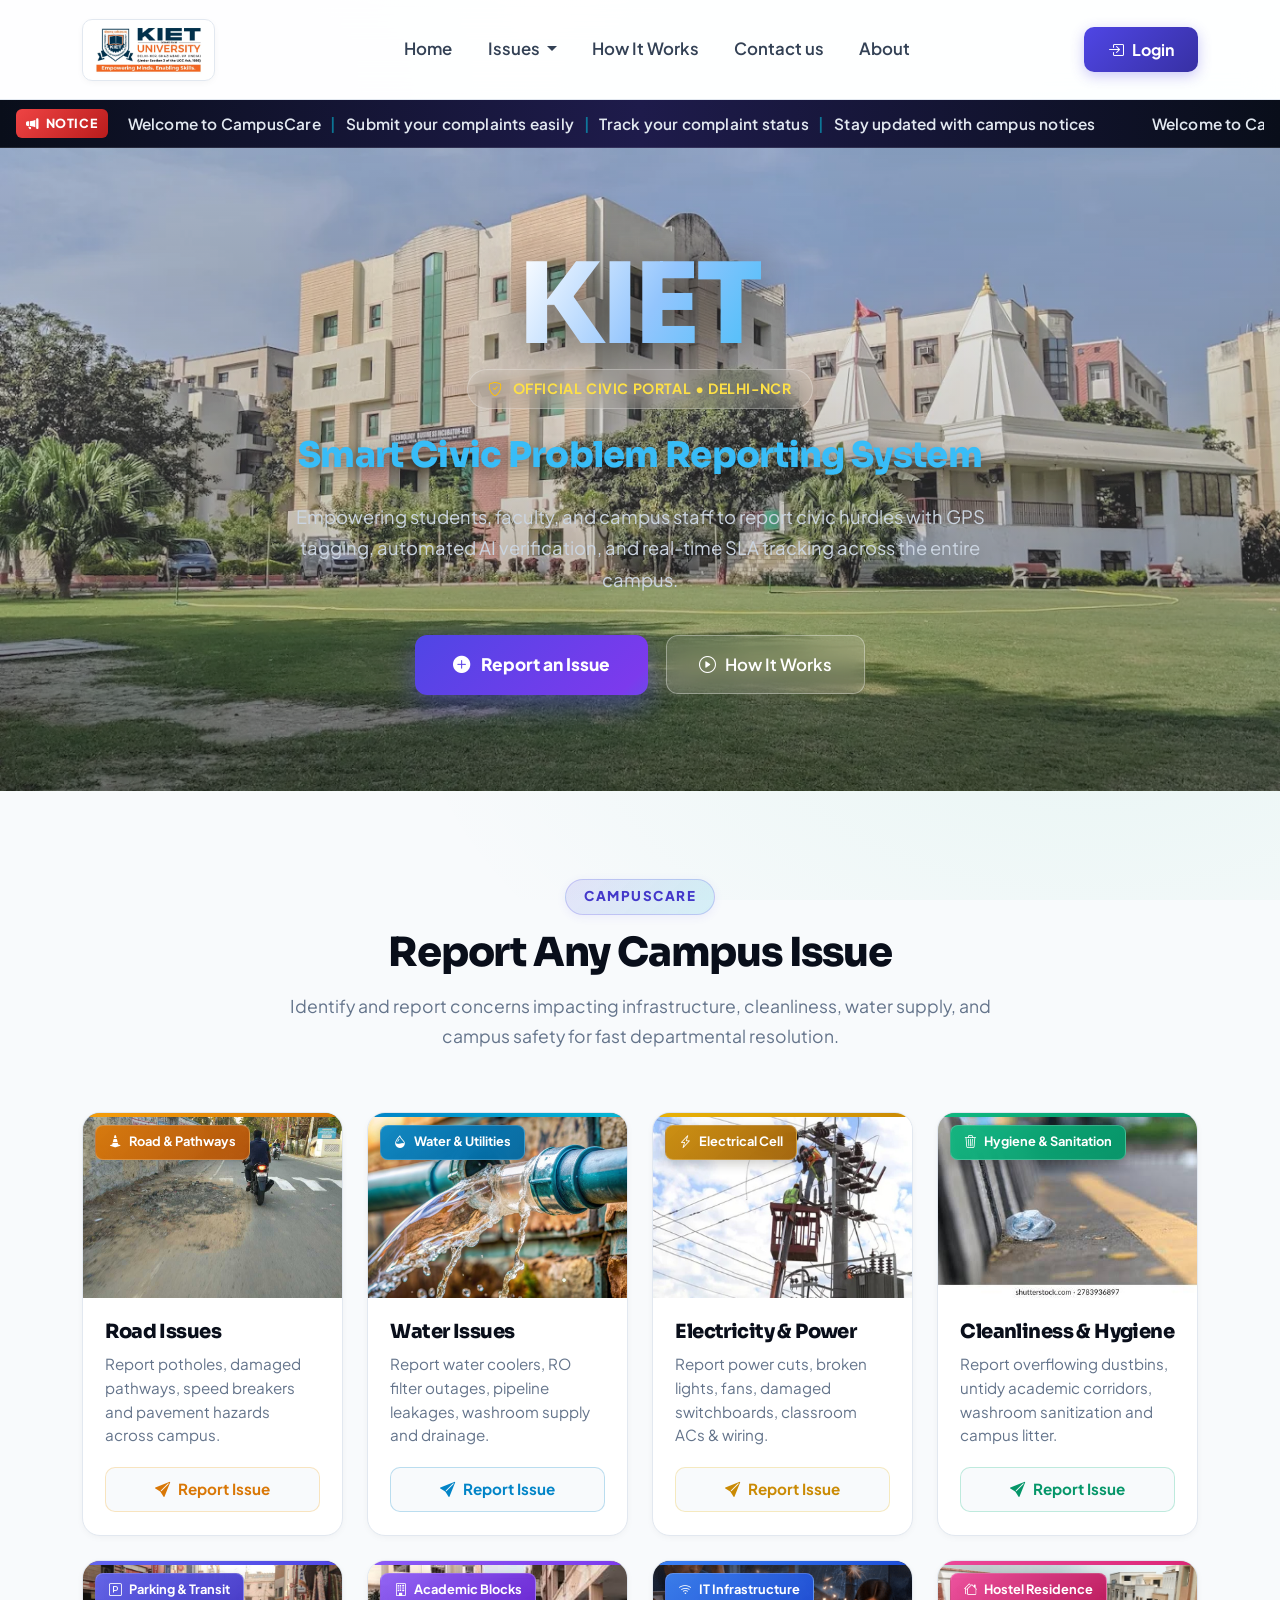
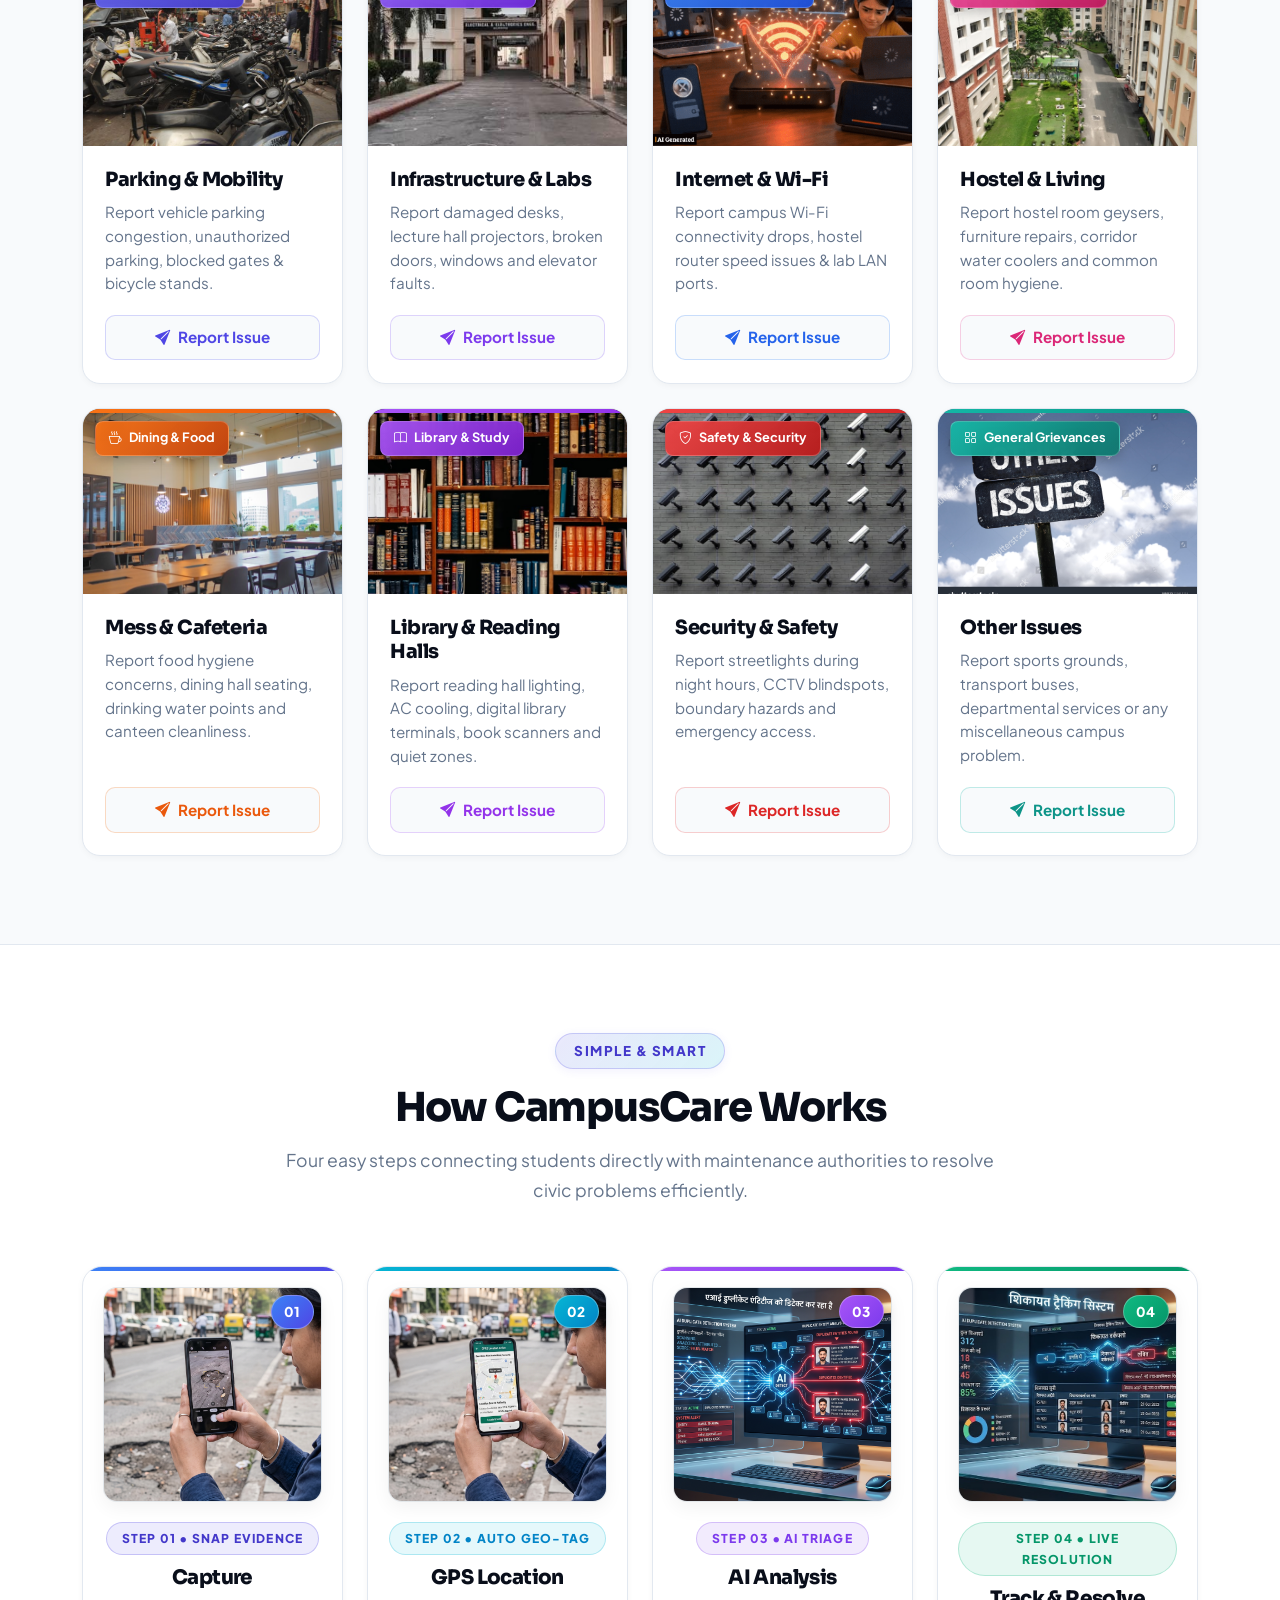
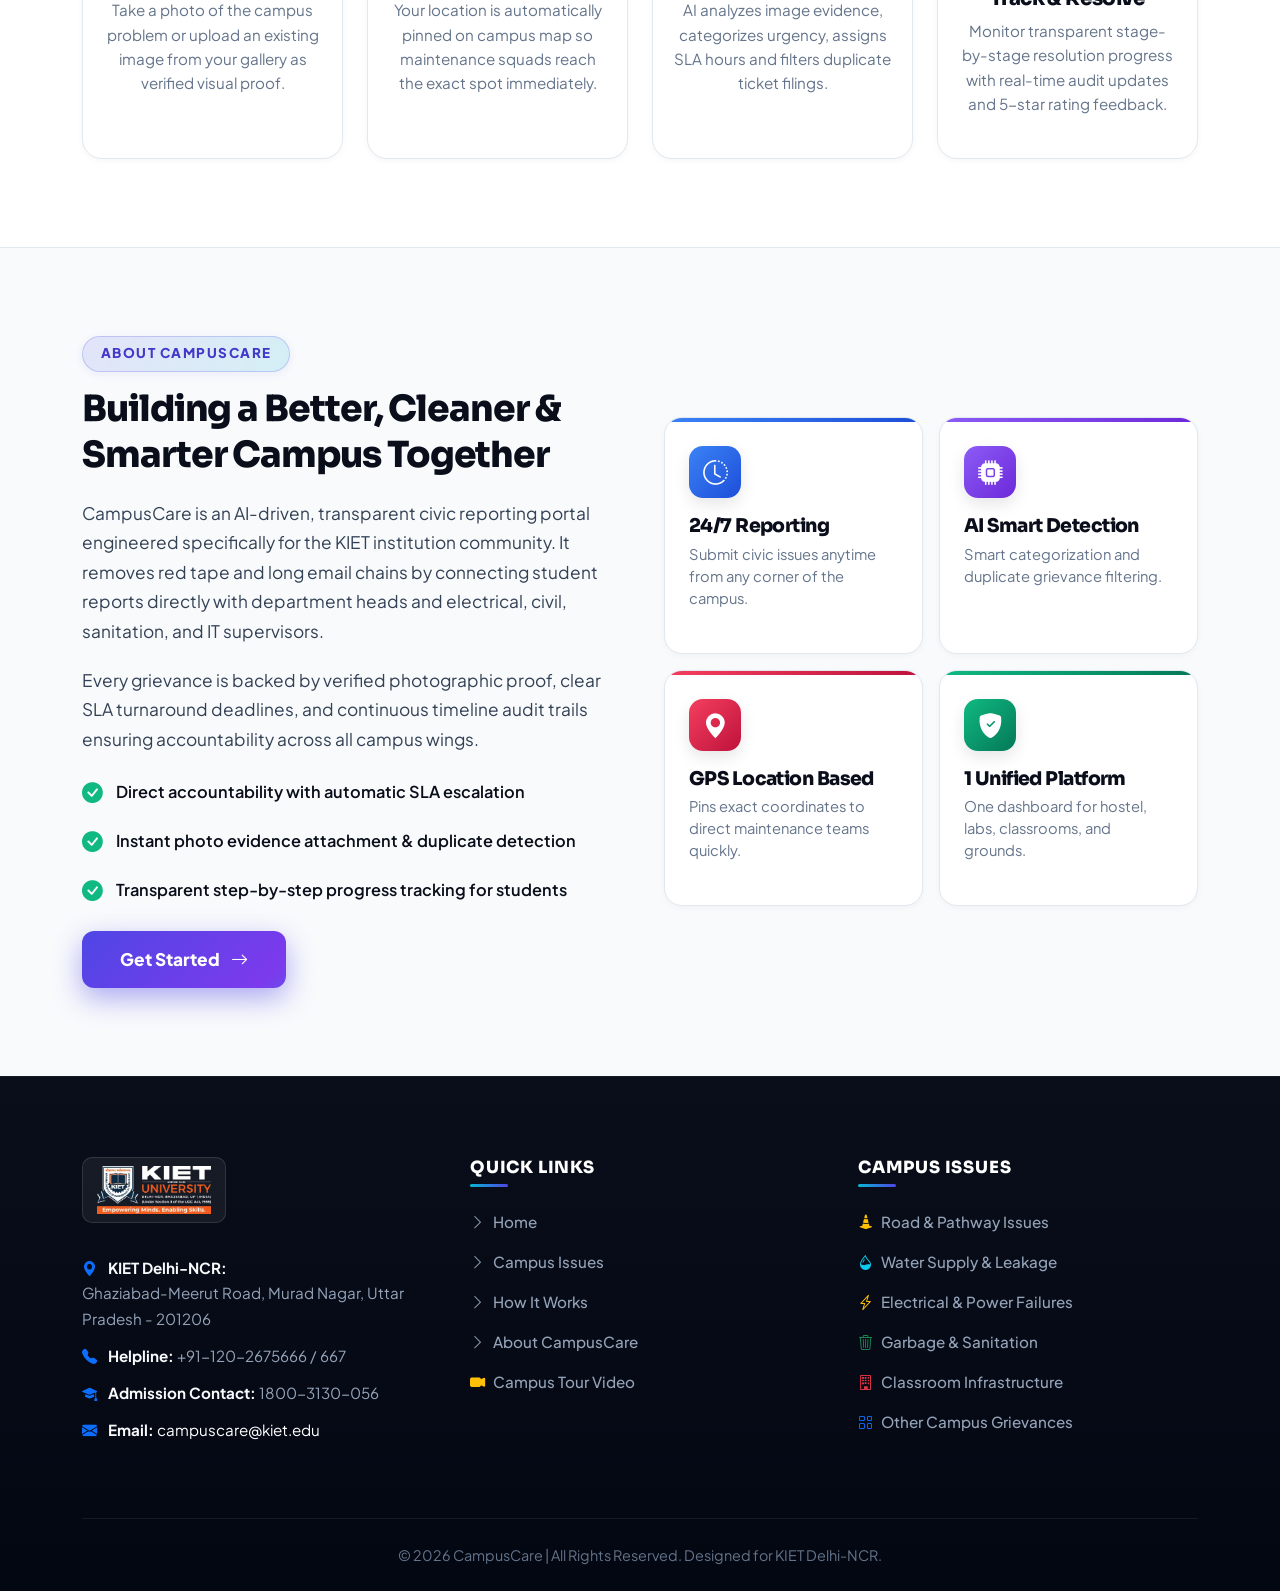
==== commit 2925ddf4: "Your update message" ====
--- a/frontend/index.html
+++ b/frontend/index.html
@@ -183,7 +183,7 @@
 
         <!-- Card 1: Road Issues -->
         <div class="col-12 col-md-6 col-lg-3">
-          <div class="issue-card">
+          <div class="issue-card card-road">
             <div class="issue-img-wrapper">
               <span class="issue-category-badge"><i class="bi bi-cone-striped"></i> Road &amp; Pathways</span>
               <img src="images/road.jpg" alt="Road Issues" onerror="this.onerror=null; this.src='https://images.unsplash.com/photo-1515162816999-a0c47dc192f7?w=600&q=80';">
@@ -200,7 +200,7 @@
 
         <!-- Card 2: Water Issues -->
         <div class="col-12 col-md-6 col-lg-3">
-          <div class="issue-card">
+          <div class="issue-card card-water">
             <div class="issue-img-wrapper">
               <span class="issue-category-badge"><i class="bi bi-droplet-half"></i> Water &amp; Utilities</span>
               <img src="images/water.jpg" alt="Water Issues" onerror="this.onerror=null; this.src='https://images.unsplash.com/photo-1541888946425-d0fbb186c5f3?w=600&q=80';">
@@ -217,7 +217,7 @@
 
         <!-- Card 3: Electricity & Power -->
         <div class="col-12 col-md-6 col-lg-3">
-          <div class="issue-card">
+          <div class="issue-card card-electric">
             <div class="issue-img-wrapper">
               <span class="issue-category-badge"><i class="bi bi-lightning-charge"></i> Electrical Cell</span>
               <img src="images/electricity.jpg" alt="Electricity Issues" onerror="this.onerror=null; this.src='https://images.unsplash.com/photo-1473341304170-971dccb5ac1e?w=600&q=80';">
@@ -234,7 +234,7 @@
 
         <!-- Card 4: Cleanliness & Hygiene -->
         <div class="col-12 col-md-6 col-lg-3">
-          <div class="issue-card">
+          <div class="issue-card card-cleanliness">
             <div class="issue-img-wrapper">
               <span class="issue-category-badge"><i class="bi bi-trash3"></i> Hygiene &amp; Sanitation</span>
               <img src="images/cleanliness.jpg" alt="Cleanliness Issues" onerror="this.onerror=null; this.src='https://images.unsplash.com/photo-1604187351574-c75ca79f5807?w=600&q=80';">
@@ -251,7 +251,7 @@
 
         <!-- Card 5: Parking & Mobility -->
         <div class="col-12 col-md-6 col-lg-3">
-          <div class="issue-card">
+          <div class="issue-card card-parking">
             <div class="issue-img-wrapper">
               <span class="issue-category-badge"><i class="bi bi-p-square"></i> Parking &amp; Transit</span>
               <img src="images/parking.jpg" alt="Parking Issues" onerror="this.onerror=null; this.src='https://images.unsplash.com/photo-1506521781263-d8422e82f27a?w=600&q=80';">
@@ -268,7 +268,7 @@
 
         <!-- Card 6: Infrastructure & Labs -->
         <div class="col-12 col-md-6 col-lg-3">
-          <div class="issue-card">
+          <div class="issue-card card-infra">
             <div class="issue-img-wrapper">
               <span class="issue-category-badge"><i class="bi bi-building"></i> Academic Blocks</span>
               <img src="images/infrastructure.jpg" alt="Infrastructure Issues" onerror="this.onerror=null; this.src='https://images.unsplash.com/photo-1562774053-701939374585?w=600&q=80';">
@@ -285,7 +285,7 @@
 
         <!-- Card 7: Internet & Wi-Fi -->
         <div class="col-12 col-md-6 col-lg-3">
-          <div class="issue-card">
+          <div class="issue-card card-wifi">
             <div class="issue-img-wrapper">
               <span class="issue-category-badge"><i class="bi bi-wifi"></i> IT Infrastructure</span>
               <img src="images/internet.jpg" alt="Internet & Wi-Fi" onerror="this.onerror=null; this.src='https://images.unsplash.com/photo-1544197150-b99a580bb7a8?w=600&q=80';">
@@ -302,7 +302,7 @@
 
         <!-- Card 8: Hostel & Living -->
         <div class="col-12 col-md-6 col-lg-3">
-          <div class="issue-card">
+          <div class="issue-card card-hostel">
             <div class="issue-img-wrapper">
               <span class="issue-category-badge"><i class="bi bi-houses"></i> Hostel Residence</span>
               <img src="images/campus.webp" alt="Hostel Residence" onerror="this.onerror=null; this.src='https://images.unsplash.com/photo-1555854877-bab0e564b8d5?w=600&q=80';">
@@ -319,7 +319,7 @@
 
         <!-- Card 9: Mess & Cafeteria -->
         <div class="col-12 col-md-6 col-lg-3">
-          <div class="issue-card">
+          <div class="issue-card card-mess">
             <div class="issue-img-wrapper">
               <span class="issue-category-badge"><i class="bi bi-cup-hot"></i> Dining &amp; Food</span>
               <img src="images/Mess & Cafeteria.jpg" alt="Mess &amp; Cafeteria">
@@ -336,7 +336,7 @@
 
         <!-- Card 10: Library & Reading Halls -->
         <div class="col-12 col-md-6 col-lg-3">
-          <div class="issue-card">
+          <div class="issue-card card-library">
             <div class="issue-img-wrapper">
               <span class="issue-category-badge"><i class="bi bi-book"></i> Library &amp; Study</span>
               <img src="images/Library & Reading Halls.jpg" alt="Library &amp; Reading Halls">
@@ -353,7 +353,7 @@
 
         <!-- Card 11: Security & Safety -->
         <div class="col-12 col-md-6 col-lg-3">
-          <div class="issue-card">
+          <div class="issue-card card-security">
             <div class="issue-img-wrapper">
               <span class="issue-category-badge"><i class="bi bi-shield-check"></i> Safety &amp; Security</span>
               <img src="images/Security & Safety.jpg" alt="Security &amp; Safety">
@@ -370,7 +370,7 @@
 
         <!-- Card 12: Other Issues -->
         <div class="col-12 col-md-6 col-lg-3">
-          <div class="issue-card">
+          <div class="issue-card card-other">
             <div class="issue-img-wrapper">
               <span class="issue-category-badge"><i class="bi bi-grid"></i> General Grievances</span>
               <img src="images/other.jpg" alt="Other Issues" onerror="this.onerror=null; this.src='https://images.unsplash.com/photo-1532619675605-1ede6c2ed2b0?w=600&q=80';">
@@ -409,56 +409,60 @@
 
         <!-- Step 01: Capture (images/capture.png) -->
         <div class="col-12 col-sm-6 col-lg-3">
-          <div class="step-card">
+          <div class="step-card step-card-1">
             <span class="step-number-tag">01</span>
             <div class="step-media-box">
-              <img src="images/capture.png" alt="Capture Issue" class="step-img" onerror="this.onerror=null; this.src='https://via.placeholder.com/140?text=01+Capture';">
-            </div>
+              <img src="images/capture.png" alt="Capture Issue" class="step-img" onerror="this.onerror=null; this.src='https://via.placeholder.com/600x350/1e3a8a/ffffff?text=01+Capture+Issue';">
+            </div>
+            <span class="step-pill">STEP 01 &bull; SNAP EVIDENCE</span>
             <h3 class="step-title">Capture</h3>
             <p class="step-desc">
-              Take a photo of the campus problem or upload an existing image from your gallery as visual proof.
+              Take a photo of the campus problem or upload an existing image from your gallery as verified visual proof.
             </p>
           </div>
         </div>
 
         <!-- Step 02: GPS Location (images/gps.png) -->
         <div class="col-12 col-sm-6 col-lg-3">
-          <div class="step-card">
+          <div class="step-card step-card-2">
             <span class="step-number-tag">02</span>
             <div class="step-media-box">
-              <img src="images/gps.png" alt="GPS Location" class="step-img" onerror="this.onerror=null; this.src='https://via.placeholder.com/140?text=02+GPS';">
-            </div>
+              <img src="images/gps.png" alt="GPS Location" class="step-img" onerror="this.onerror=null; this.src='https://via.placeholder.com/600x350/0284c7/ffffff?text=02+GPS+Location';">
+            </div>
+            <span class="step-pill">STEP 02 &bull; AUTO GEO-TAG</span>
             <h3 class="step-title">GPS Location</h3>
             <p class="step-desc">
-              Your location can be captured automatically so the concerned team knows exactly where the issue exists on campus.
+              Your location is automatically pinned on campus map so maintenance squads reach the exact spot immediately.
             </p>
           </div>
         </div>
 
         <!-- Step 03: AI Analysis (images/ai-analysis.png) -->
         <div class="col-12 col-sm-6 col-lg-3">
-          <div class="step-card">
+          <div class="step-card step-card-3">
             <span class="step-number-tag">03</span>
             <div class="step-media-box">
-              <img src="images/ai-analysis.png" alt="AI Analysis" class="step-img" onerror="this.onerror=null; this.src='https://via.placeholder.com/140?text=03+AI';">
-            </div>
+              <img src="images/ai-analysis.png" alt="AI Analysis" class="step-img" onerror="this.onerror=null; this.src='https://via.placeholder.com/600x350/6d28d9/ffffff?text=03+AI+Analysis';">
+            </div>
+            <span class="step-pill">STEP 03 &bull; AI TRIAGE</span>
             <h3 class="step-title">AI Analysis</h3>
             <p class="step-desc">
-              AI analyzes the submitted complaint and helps identify the issue, classify priority, and detect duplicate reports.
+              AI analyzes image evidence, categorizes urgency, assigns SLA hours and filters duplicate ticket filings.
             </p>
           </div>
         </div>
 
         <!-- Step 04: Track (images/track.jpg) -->
         <div class="col-12 col-sm-6 col-lg-3">
-          <div class="step-card">
+          <div class="step-card step-card-4">
             <span class="step-number-tag">04</span>
             <div class="step-media-box">
-              <img src="images/track.jpg" alt="Track Resolution" class="step-img" onerror="this.onerror=null; this.src='https://via.placeholder.com/140?text=04+Track';">
-            </div>
-            <h3 class="step-title">Track</h3>
+              <img src="images/track.jpg" alt="Track Resolution" class="step-img" onerror="this.onerror=null; this.src='https://via.placeholder.com/600x350/047857/ffffff?text=04+Live+Tracking';">
+            </div>
+            <span class="step-pill">STEP 04 &bull; LIVE RESOLUTION</span>
+            <h3 class="step-title">Track &amp; Resolve</h3>
             <p class="step-desc">
-              Track your complaint from submission to resolution and stay updated with real-time notifications and timeline logs.
+              Monitor transparent stage-by-stage resolution progress with real-time audit updates and 5-star rating feedback.
             </p>
           </div>
         </div>
@@ -513,8 +517,8 @@
             
             <!-- Stat 1 -->
             <div class="col-sm-6">
-              <div class="stat-card">
-                <div class="stat-icon text-primary">⏱️</div>
+              <div class="stat-card stat-card-1">
+                <div class="stat-icon-wrapper stat-icon-blue"><i class="bi bi-clock-history"></i></div>
                 <h4 class="stat-title">24/7 Reporting</h4>
                 <p class="stat-subtitle">Submit civic issues anytime from any corner of the campus.</p>
               </div>
@@ -522,8 +526,8 @@
 
             <!-- Stat 2 -->
             <div class="col-sm-6">
-              <div class="stat-card">
-                <div class="stat-icon text-info">🤖</div>
+              <div class="stat-card stat-card-2">
+                <div class="stat-icon-wrapper stat-icon-purple"><i class="bi bi-cpu-fill"></i></div>
                 <h4 class="stat-title">AI Smart Detection</h4>
                 <p class="stat-subtitle">Smart categorization and duplicate grievance filtering.</p>
               </div>
@@ -531,8 +535,8 @@
 
             <!-- Stat 3 -->
             <div class="col-sm-6">
-              <div class="stat-card">
-                <div class="stat-icon text-danger">📍</div>
+              <div class="stat-card stat-card-3">
+                <div class="stat-icon-wrapper stat-icon-rose"><i class="bi bi-geo-alt-fill"></i></div>
                 <h4 class="stat-title">GPS Location Based</h4>
                 <p class="stat-subtitle">Pins exact coordinates to direct maintenance teams quickly.</p>
               </div>
@@ -540,8 +544,8 @@
 
             <!-- Stat 4 -->
             <div class="col-sm-6">
-              <div class="stat-card">
-                <div class="stat-icon text-success">✓</div>
+              <div class="stat-card stat-card-4">
+                <div class="stat-icon-wrapper stat-icon-emerald"><i class="bi bi-shield-fill-check"></i></div>
                 <h4 class="stat-title">1 Unified Platform</h4>
                 <p class="stat-subtitle">One dashboard for hostel, labs, classrooms, and grounds.</p>
               </div>
--- a/frontend/style.css
+++ b/frontend/style.css
@@ -36,7 +36,13 @@
 body {
   font-family: 'Plus Jakarta Sans', -apple-system, BlinkMacSystemFont, sans-serif;
   font-size: 17.5px; /* Scaled up base body font */
-  background-color: var(--surface-bg);
+  background-color: #f8fafc;
+  background-image: 
+    radial-gradient(at 10% 12%, rgba(99, 102, 241, 0.08) 0px, transparent 40%),
+    radial-gradient(at 90% 18%, rgba(6, 182, 212, 0.09) 0px, transparent 40%),
+    radial-gradient(at 15% 55%, rgba(244, 63, 94, 0.06) 0px, transparent 40%),
+    radial-gradient(at 85% 75%, rgba(16, 185, 129, 0.07) 0px, transparent 45%);
+  background-attachment: fixed;
   color: var(--text-body);
   line-height: 1.7;
   overflow-x: hidden;
@@ -379,25 +385,27 @@
 }
 
 .btn-hero-primary {
-  background: linear-gradient(135deg, var(--primary-blue) 0%, #3b82f6 100%);
-  color: #ffffff;
-  font-weight: 700;
-  font-size: 1.05rem;
-  padding: 0.9rem 2.2rem;
+  background: linear-gradient(135deg, #4f46e5 0%, #7c3aed 50%, #06b6d4 100%);
+  background-size: 200% auto;
+  color: #ffffff !important;
+  font-weight: 800;
+  font-size: 1.08rem;
+  padding: 0.95rem 2.4rem;
   border-radius: 12px;
   border: none;
-  box-shadow: 0 10px 25px rgba(79, 70, 229, 0.4);
-  transition: all 0.2s var(--ease-smooth);
+  box-shadow: 0 10px 28px rgba(79, 70, 229, 0.45);
+  transition: all 0.3s cubic-bezier(0.16, 1, 0.3, 1);
   display: inline-flex;
   align-items: center;
-  gap: 0.6rem;
+  gap: 0.65rem;
   text-decoration: none;
 }
 
 .btn-hero-primary:hover {
-  transform: translateY(-3px);
-  box-shadow: 0 14px 30px rgba(79, 70, 229, 0.55);
-  color: #ffffff;
+  background-position: right center;
+  transform: translateY(-3px) scale(1.02);
+  box-shadow: 0 16px 36px rgba(124, 58, 237, 0.55);
+  color: #ffffff !important;
 }
 
 .btn-hero-secondary {
@@ -437,16 +445,17 @@
 
 .section-subtitle-tag {
   display: inline-block;
-  font-size: 1.85rem;
+  font-size: 0.84rem;
   font-weight: 800;
   letter-spacing: 1.5px;
   text-transform: uppercase;
-  color: var(--primary-blue);
-  background: rgba(79, 70, 229, 0.1);
-  padding: 0.35rem 1rem;
+  color: #4338ca;
+  background: linear-gradient(135deg, rgba(79, 70, 229, 0.12), rgba(6, 182, 212, 0.15));
+  padding: 0.35rem 1.1rem;
   border-radius: 9999px;
   margin-bottom: 0.85rem;
-  border: 1px solid rgba(79, 70, 229, 0.15);
+  border: 1px solid rgba(79, 70, 229, 0.22);
+  box-shadow: 0 2px 10px rgba(79, 70, 229, 0.08);
 }
 
 .section-title {
@@ -468,25 +477,43 @@
 .issue-card {
   background: var(--surface-card);
   border: 1.5px solid var(--border-subtle);
-  border-radius: 16px;
+  border-radius: 18px;
   overflow: hidden;
-  box-shadow: var(--shadow-card);
-  transition: all 0.25s var(--ease-smooth);
+  box-shadow: var(--shadow-sm);
+  transition: all 0.3s cubic-bezier(0.16, 1, 0.3, 1);
   display: flex;
   flex-direction: column;
   height: 100%;
+  position: relative;
+}
+
+/* Top vibrant accent stripe for every category */
+.issue-card::before {
+  content: '';
+  position: absolute;
+  top: 0;
+  left: 0;
+  right: 0;
+  height: 4px;
+  background: var(--card-color-grad, linear-gradient(90deg, #4f46e5, #06b6d4));
+  z-index: 5;
+  transition: height 0.25s ease;
+}
+
+.issue-card:hover::before {
+  height: 6px;
 }
 
 .issue-card:hover {
-  transform: translateY(-50px);
-  box-shadow: var(--shadow-hover);
-  border-color: rgba(79, 70, 229, 0.4);
+  transform: translateY(-8px);
+  box-shadow: 0 20px 35px -8px rgba(15, 23, 42, 0.12), 0 0 25px -4px var(--card-glow, rgba(79, 70, 229, 0.2));
+  border-color: var(--card-border-hover, rgba(79, 70, 229, 0.4));
 }
 
 .issue-img-wrapper {
   position: relative;
   width: 100%;
-  height: 180px;
+  height: 185px;
   background-color: #f1f5f9;
   overflow: hidden;
 }
@@ -495,64 +522,66 @@
   height: 100%;
   width: 100%;
   object-fit: cover;
-  transition: transform 0.45s ease;
+  transition: transform 0.45s cubic-bezier(0.16, 1, 0.3, 1), filter 0.35s ease;
   display: block;
 }
 
 .issue-card:hover .issue-img-wrapper img {
-   transform: scale(1.16); /* Image smooth zoom in hogi */
-  filter: contrast(112%) brightness(104%);
+  transform: scale(1.1);
+  filter: contrast(108%) brightness(103%);
 }
 
 .issue-category-badge {
   position: absolute;
   top: 12px;
   left: 12px;
-  background: rgba(15, 23, 42, 0.88);
+  background: var(--badge-bg, rgba(15, 23, 42, 0.88));
   backdrop-filter: blur(8px);
-  color: #38bdf8;
-  font-size: 0.825rem;
+  -webkit-backdrop-filter: blur(8px);
+  color: var(--badge-color, #ffffff);
+  font-size: 0.8rem;
   font-weight: 700;
   padding: 0.35rem 0.8rem;
   border-radius: 8px;
   display: flex;
   align-items: center;
-  gap: 0.4rem;
+  gap: 0.45rem;
   z-index: 2;
-  border: 1px solid rgba(255, 255, 255, 0.1);
+  box-shadow: 0 4px 12px rgba(0, 0, 0, 0.2);
+  border: 1px solid rgba(255, 255, 255, 0.2);
 }
 
 .issue-card-body {
-  padding: 1.5rem;
+  padding: 1.4rem;
   display: flex;
   flex-direction: column;
   flex-grow: 1;
 }
 
 .issue-title {
-  font-size: 1.25rem;
-  font-weight: 700;
-  margin-bottom: 0.6rem;
+  font-size: 1.22rem;
+  font-weight: 800;
+  margin-bottom: 0.5rem;
   color: var(--primary-navy);
 }
 
 .issue-text {
-  font-size: 0.98rem;
+  font-size: 0.95rem;
   color: var(--text-muted);
-  line-height: 1.6;
-  margin-bottom: 1.5rem;
+  line-height: 1.55;
+  margin-bottom: 1.25rem;
   flex-grow: 1;
 }
 
 .btn-report-issue {
   background-color: #f8fafc;
-  color: var(--primary-blue);
-  border: 1.5px solid rgba(79, 70, 229, 0.2);
+  color: var(--card-theme-color, #4f46e5);
+  border: 1.5px solid var(--card-border-color, rgba(79, 70, 229, 0.2));
   font-weight: 700;
-  font-size: 0.98rem;
-  padding: 0.7rem 1.2rem;
+  font-size: 0.95rem;
+  padding: 0.65rem 1.1rem;
   border-radius: 10px;
-  transition: all 0.2s var(--ease-smooth);
+  transition: all 0.25s cubic-bezier(0.16, 1, 0.3, 1);
   display: flex;
   align-items: center;
   justify-content: center;
@@ -561,10 +590,109 @@
 }
 
 .btn-report-issue:hover {
-  background: linear-gradient(135deg, var(--primary-blue) 0%, #3b82f6 100%);
+  background: var(--card-color-grad, linear-gradient(135deg, #4f46e5, #06b6d4));
   color: #ffffff;
   border-color: transparent;
-  box-shadow: 0 4px 14px rgba(79, 70, 229, 0.3);
+  box-shadow: 0 6px 18px var(--card-glow, rgba(79, 70, 229, 0.35));
+  transform: translateY(-2px);
+}
+
+/* 12 Unique Color Themes for Issue Cards */
+.card-road {
+  --card-color-grad: linear-gradient(90deg, #f59e0b, #d97706);
+  --card-glow: rgba(245, 158, 11, 0.35);
+  --card-border-hover: rgba(245, 158, 11, 0.5);
+  --card-theme-color: #d97706;
+  --card-border-color: rgba(245, 158, 11, 0.25);
+  --badge-bg: linear-gradient(135deg, rgba(217, 119, 6, 0.94), rgba(180, 83, 9, 0.96));
+}
+.card-water {
+  --card-color-grad: linear-gradient(90deg, #0284c7, #06b6d4);
+  --card-glow: rgba(2, 132, 199, 0.35);
+  --card-border-hover: rgba(2, 132, 199, 0.5);
+  --card-theme-color: #0284c7;
+  --card-border-color: rgba(2, 132, 199, 0.25);
+  --badge-bg: linear-gradient(135deg, rgba(2, 132, 199, 0.94), rgba(3, 105, 161, 0.96));
+}
+.card-electric {
+  --card-color-grad: linear-gradient(90deg, #eab308, #ca8a04);
+  --card-glow: rgba(234, 179, 8, 0.35);
+  --card-border-hover: rgba(234, 179, 8, 0.5);
+  --card-theme-color: #ca8a04;
+  --card-border-color: rgba(234, 179, 8, 0.25);
+  --badge-bg: linear-gradient(135deg, rgba(202, 138, 4, 0.94), rgba(161, 98, 7, 0.96));
+}
+.card-cleanliness {
+  --card-color-grad: linear-gradient(90deg, #10b981, #059669);
+  --card-glow: rgba(16, 185, 129, 0.35);
+  --card-border-hover: rgba(16, 185, 129, 0.5);
+  --card-theme-color: #059669;
+  --card-border-color: rgba(16, 185, 129, 0.25);
+  --badge-bg: linear-gradient(135deg, rgba(16, 185, 129, 0.94), rgba(5, 150, 105, 0.96));
+}
+.card-parking {
+  --card-color-grad: linear-gradient(90deg, #6366f1, #4f46e5);
+  --card-glow: rgba(99, 102, 241, 0.35);
+  --card-border-hover: rgba(99, 102, 241, 0.5);
+  --card-theme-color: #4f46e5;
+  --card-border-color: rgba(99, 102, 241, 0.25);
+  --badge-bg: linear-gradient(135deg, rgba(99, 102, 241, 0.94), rgba(67, 56, 202, 0.96));
+}
+.card-infra {
+  --card-color-grad: linear-gradient(90deg, #8b5cf6, #7c3aed);
+  --card-glow: rgba(139, 92, 246, 0.35);
+  --card-border-hover: rgba(139, 92, 246, 0.5);
+  --card-theme-color: #7c3aed;
+  --card-border-color: rgba(139, 92, 246, 0.25);
+  --badge-bg: linear-gradient(135deg, rgba(139, 92, 246, 0.94), rgba(109, 40, 217, 0.96));
+}
+.card-wifi {
+  --card-color-grad: linear-gradient(90deg, #3b82f6, #1d4ed8);
+  --card-glow: rgba(59, 130, 246, 0.35);
+  --card-border-hover: rgba(59, 130, 246, 0.5);
+  --card-theme-color: #2563eb;
+  --card-border-color: rgba(59, 130, 246, 0.25);
+  --badge-bg: linear-gradient(135deg, rgba(59, 130, 246, 0.94), rgba(29, 78, 216, 0.96));
+}
+.card-hostel {
+  --card-color-grad: linear-gradient(90deg, #ec4899, #db2777);
+  --card-glow: rgba(236, 72, 153, 0.35);
+  --card-border-hover: rgba(236, 72, 153, 0.5);
+  --card-theme-color: #db2777;
+  --card-border-color: rgba(236, 72, 153, 0.25);
+  --badge-bg: linear-gradient(135deg, rgba(236, 72, 153, 0.94), rgba(190, 24, 93, 0.96));
+}
+.card-mess {
+  --card-color-grad: linear-gradient(90deg, #f97316, #ea580c);
+  --card-glow: rgba(249, 115, 22, 0.35);
+  --card-border-hover: rgba(249, 115, 22, 0.5);
+  --card-theme-color: #ea580c;
+  --card-border-color: rgba(249, 115, 22, 0.25);
+  --badge-bg: linear-gradient(135deg, rgba(249, 115, 22, 0.94), rgba(194, 65, 12, 0.96));
+}
+.card-library {
+  --card-color-grad: linear-gradient(90deg, #a855f7, #9333ea);
+  --card-glow: rgba(168, 85, 247, 0.35);
+  --card-border-hover: rgba(168, 85, 247, 0.5);
+  --card-theme-color: #9333ea;
+  --card-border-color: rgba(168, 85, 247, 0.25);
+  --badge-bg: linear-gradient(135deg, rgba(168, 85, 247, 0.94), rgba(126, 34, 206, 0.96));
+}
+.card-security {
+  --card-color-grad: linear-gradient(90deg, #ef4444, #dc2626);
+  --card-glow: rgba(239, 68, 68, 0.35);
+  --card-border-hover: rgba(239, 68, 68, 0.5);
+  --card-theme-color: #dc2626;
+  --card-border-color: rgba(239, 68, 68, 0.25);
+  --badge-bg: linear-gradient(135deg, rgba(239, 68, 68, 0.94), rgba(185, 28, 28, 0.96));
+}
+.card-other {
+  --card-color-grad: linear-gradient(90deg, #14b8a6, #0d9488);
+  --card-glow: rgba(20, 184, 166, 0.35);
+  --card-border-hover: rgba(20, 184, 166, 0.5);
+  --card-theme-color: #0d9488;
+  --card-border-color: rgba(20, 184, 166, 0.25);
+  --badge-bg: linear-gradient(135deg, rgba(20, 184, 166, 0.94), rgba(15, 118, 110, 0.96));
 }
 
 /* --------------------------------------------------------------------------
@@ -577,76 +705,183 @@
 }
 
 .step-card {
-  background: var(--surface-bg);
+  background: #ffffff;
   border: 1.5px solid var(--border-subtle);
-  border-radius: 18px;
-  padding: 2.25rem 1.5rem 1.75rem 1.5rem;
+  border-radius: 20px;
+  padding: 1.25rem 1.25rem 1.6rem 1.25rem;
   text-align: center;
   position: relative;
-  transition: all 0.25s var(--ease-smooth);
+  transition: all 0.35s cubic-bezier(0.16, 1, 0.3, 1);
   height: 100%;
   display: flex;
   flex-direction: column;
   align-items: center;
+  box-shadow: var(--shadow-sm);
+  overflow: hidden;
+}
+
+/* Vibrant top accent border for each step */
+.step-card::before {
+  content: '';
+  position: absolute;
+  top: 0;
+  left: 0;
+  right: 0;
+  height: 4px;
+  background: var(--step-gradient, linear-gradient(90deg, #4f46e5, #06b6d4));
+  transition: height 0.25s ease;
+  z-index: 5;
+}
+
+.step-card:hover::before {
+  height: 6px;
 }
 
 .step-card:hover {
-  background: #ffffff;
-  transform: translateY(-5px);
-  box-shadow: var(--shadow-card);
-  border-color: rgba(79, 70, 229, 0.3);
+  transform: translateY(-8px);
+  box-shadow: 0 20px 35px -8px rgba(15, 23, 42, 0.12), 0 0 25px -4px var(--step-glow, rgba(79, 70, 229, 0.2));
+  border-color: var(--step-border-hover, rgba(79, 70, 229, 0.35));
 }
 
 .step-number-tag {
   position: absolute;
-  top: 16px;
-  right: 16px;
-  font-size: 0.95rem;
-  font-weight: 800;
-  color: var(--primary-blue);
-  background: #eef2ff;
-  padding: 3px 10px;
-  border-radius: 8px;
-}
-
+  top: 1.75rem;
+  right: 1.75rem;
+  font-size: 0.85rem;
+  font-weight: 900;
+  padding: 4px 12px;
+  border-radius: 9999px;
+  z-index: 10;
+  letter-spacing: 0.6px;
+  backdrop-filter: blur(8px);
+  -webkit-backdrop-filter: blur(8px);
+  box-shadow: 0 4px 14px rgba(0, 0, 0, 0.25);
+  border: 1.5px solid rgba(255, 255, 255, 0.3);
+}
+
+/* Widescreen High-Impact Image Showcase */
 .step-media-box {
-  width: 90px;
-  height: 90px;
-  border-radius: 20px;
-  background: #ffffff;
-  border: 2px solid #e0e7ff;
-  padding: 14px;
+  width: 100%;
+  height: 215px;
+  border-radius: 14px;
+  background: #f1f5f9;
+  border: 1.5px solid rgba(0, 0, 0, 0.06);
+  padding: 0;
   display: flex;
   align-items: center;
   justify-content: center;
-  margin-bottom: 1.5rem;
-  box-shadow: 0 6px 16px rgba(79, 70, 229, 0.08);
-  transition: all 0.25s ease;
+  margin-bottom: 1.25rem;
+  box-shadow: inset 0 2px 6px rgba(0, 0, 0, 0.04), 0 6px 18px rgba(0, 0, 0, 0.05);
+  transition: all 0.35s ease;
+  position: relative;
+  overflow: hidden;
 }
 
 .step-card:hover .step-media-box {
-  background: #eef2ff;
-  border-color: var(--primary-blue);
-  transform: translateY(-3px);
+  box-shadow: 0 10px 24px var(--step-glow, rgba(79, 70, 229, 0.25));
+  border-color: transparent;
 }
 
 .step-img {
   width: 100%;
   height: 100%;
-  object-fit: contain;
+  object-fit: cover;
+  object-position: center;
   display: block;
+  transition: transform 0.45s cubic-bezier(0.16, 1, 0.3, 1), filter 0.35s ease;
+}
+
+.step-card:hover .step-img {
+  transform: scale(1.08);
+  filter: contrast(108%) brightness(103%);
+}
+
+.step-pill {
+  display: inline-block;
+  font-size: 0.76rem;
+  font-weight: 800;
+  letter-spacing: 1.2px;
+  padding: 0.32rem 0.95rem;
+  border-radius: 9999px;
+  margin-bottom: 0.65rem;
+  text-transform: uppercase;
 }
 
 .step-title {
   font-size: 1.25rem;
   font-weight: 800;
   margin-bottom: 0.5rem;
+  color: var(--primary-navy);
 }
 
 .step-desc {
   font-size: 0.95rem;
   color: var(--text-muted);
   line-height: 1.6;
+}
+
+/* Step 1 Colors: Electric Indigo / Sapphire */
+.step-card-1 {
+  --step-gradient: linear-gradient(90deg, #3b82f6, #4f46e5);
+  --step-glow: rgba(79, 70, 229, 0.28);
+  --step-border-hover: rgba(79, 70, 229, 0.45);
+}
+.step-card-1 .step-number-tag {
+  background: linear-gradient(135deg, #3b82f6, #4f46e5);
+  color: #ffffff;
+}
+.step-card-1 .step-pill {
+  background: rgba(79, 70, 229, 0.1);
+  color: #4338ca;
+  border: 1px solid rgba(79, 70, 229, 0.25);
+}
+
+/* Step 2 Colors: Radiant Cyan / Sky */
+.step-card-2 {
+  --step-gradient: linear-gradient(90deg, #06b6d4, #0284c7);
+  --step-glow: rgba(6, 182, 212, 0.28);
+  --step-border-hover: rgba(6, 182, 212, 0.45);
+}
+.step-card-2 .step-number-tag {
+  background: linear-gradient(135deg, #06b6d4, #0284c7);
+  color: #ffffff;
+}
+.step-card-2 .step-pill {
+  background: rgba(6, 182, 212, 0.1);
+  color: #0284c7;
+  border: 1px solid rgba(6, 182, 212, 0.25);
+}
+
+/* Step 3 Colors: Electric Violet / Purple */
+.step-card-3 {
+  --step-gradient: linear-gradient(90deg, #a855f7, #7c3aed);
+  --step-glow: rgba(124, 58, 237, 0.28);
+  --step-border-hover: rgba(124, 58, 237, 0.45);
+}
+.step-card-3 .step-number-tag {
+  background: linear-gradient(135deg, #a855f7, #7c3aed);
+  color: #ffffff;
+}
+.step-card-3 .step-pill {
+  background: rgba(124, 58, 237, 0.1);
+  color: #7c3aed;
+  border: 1px solid rgba(124, 58, 237, 0.25);
+}
+
+/* Step 4 Colors: Vibrant Emerald / Mint */
+.step-card-4 {
+  --step-gradient: linear-gradient(90deg, #10b981, #059669);
+  --step-glow: rgba(16, 185, 129, 0.28);
+  --step-border-hover: rgba(16, 185, 129, 0.45);
+}
+.step-card-4 .step-number-tag {
+  background: linear-gradient(135deg, #10b981, #059669);
+  color: #ffffff;
+}
+.step-card-4 .step-pill {
+  background: rgba(16, 185, 129, 0.1);
+  color: #059669;
+  border: 1px solid rgba(16, 185, 129, 0.25);
 }
 
 /* --------------------------------------------------------------------------
@@ -684,22 +919,81 @@
 .stat-card {
   background: #ffffff;
   border: 1.5px solid var(--border-subtle);
-  border-radius: 16px;
-  padding: 1.65rem 1.5rem;
+  border-radius: 18px;
+  padding: 1.75rem 1.5rem;
   box-shadow: var(--shadow-sm);
-  transition: all 0.25s var(--ease-smooth);
+  transition: all 0.3s cubic-bezier(0.16, 1, 0.3, 1);
   height: 100%;
+  position: relative;
+  overflow: hidden;
+}
+
+.stat-card::before {
+  content: '';
+  position: absolute;
+  top: 0;
+  left: 0;
+  right: 0;
+  height: 4px;
+  background: var(--stat-grad, linear-gradient(90deg, #3b82f6, #06b6d4));
 }
 
 .stat-card:hover {
-  transform: translateY(-4px);
-  border-color: rgba(79, 70, 229, 0.35);
-  box-shadow: var(--shadow-card);
-}
-
-.stat-icon {
-  font-size: 2rem;
-  margin-bottom: 0.75rem;
+  transform: translateY(-6px);
+  border-color: var(--stat-border, rgba(79, 70, 229, 0.4));
+  box-shadow: 0 16px 30px -6px var(--stat-glow, rgba(79, 70, 229, 0.2));
+}
+
+.stat-icon-wrapper {
+  width: 52px;
+  height: 52px;
+  border-radius: 14px;
+  display: flex;
+  align-items: center;
+  justify-content: center;
+  font-size: 1.55rem;
+  margin-bottom: 1rem;
+  box-shadow: 0 6px 16px rgba(0, 0, 0, 0.1);
+}
+
+.stat-icon-blue {
+  background: linear-gradient(135deg, #3b82f6, #1d4ed8);
+  color: #ffffff;
+}
+.stat-card-1 {
+  --stat-grad: linear-gradient(90deg, #3b82f6, #1d4ed8);
+  --stat-glow: rgba(59, 130, 246, 0.25);
+  --stat-border: rgba(59, 130, 246, 0.45);
+}
+
+.stat-icon-purple {
+  background: linear-gradient(135deg, #8b5cf6, #6d28d9);
+  color: #ffffff;
+}
+.stat-card-2 {
+  --stat-grad: linear-gradient(90deg, #8b5cf6, #6d28d9);
+  --stat-glow: rgba(139, 92, 246, 0.25);
+  --stat-border: rgba(139, 92, 246, 0.45);
+}
+
+.stat-icon-rose {
+  background: linear-gradient(135deg, #f43f5e, #be123c);
+  color: #ffffff;
+}
+.stat-card-3 {
+  --stat-grad: linear-gradient(90deg, #f43f5e, #be123c);
+  --stat-glow: rgba(244, 63, 94, 0.25);
+  --stat-border: rgba(244, 63, 94, 0.45);
+}
+
+.stat-icon-emerald {
+  background: linear-gradient(135deg, #10b981, #047857);
+  color: #ffffff;
+}
+.stat-card-4 {
+  --stat-grad: linear-gradient(90deg, #10b981, #047857);
+  --stat-glow: rgba(16, 185, 129, 0.25);
+  --stat-border: rgba(16, 185, 129, 0.45);
 }
 
 .stat-title {
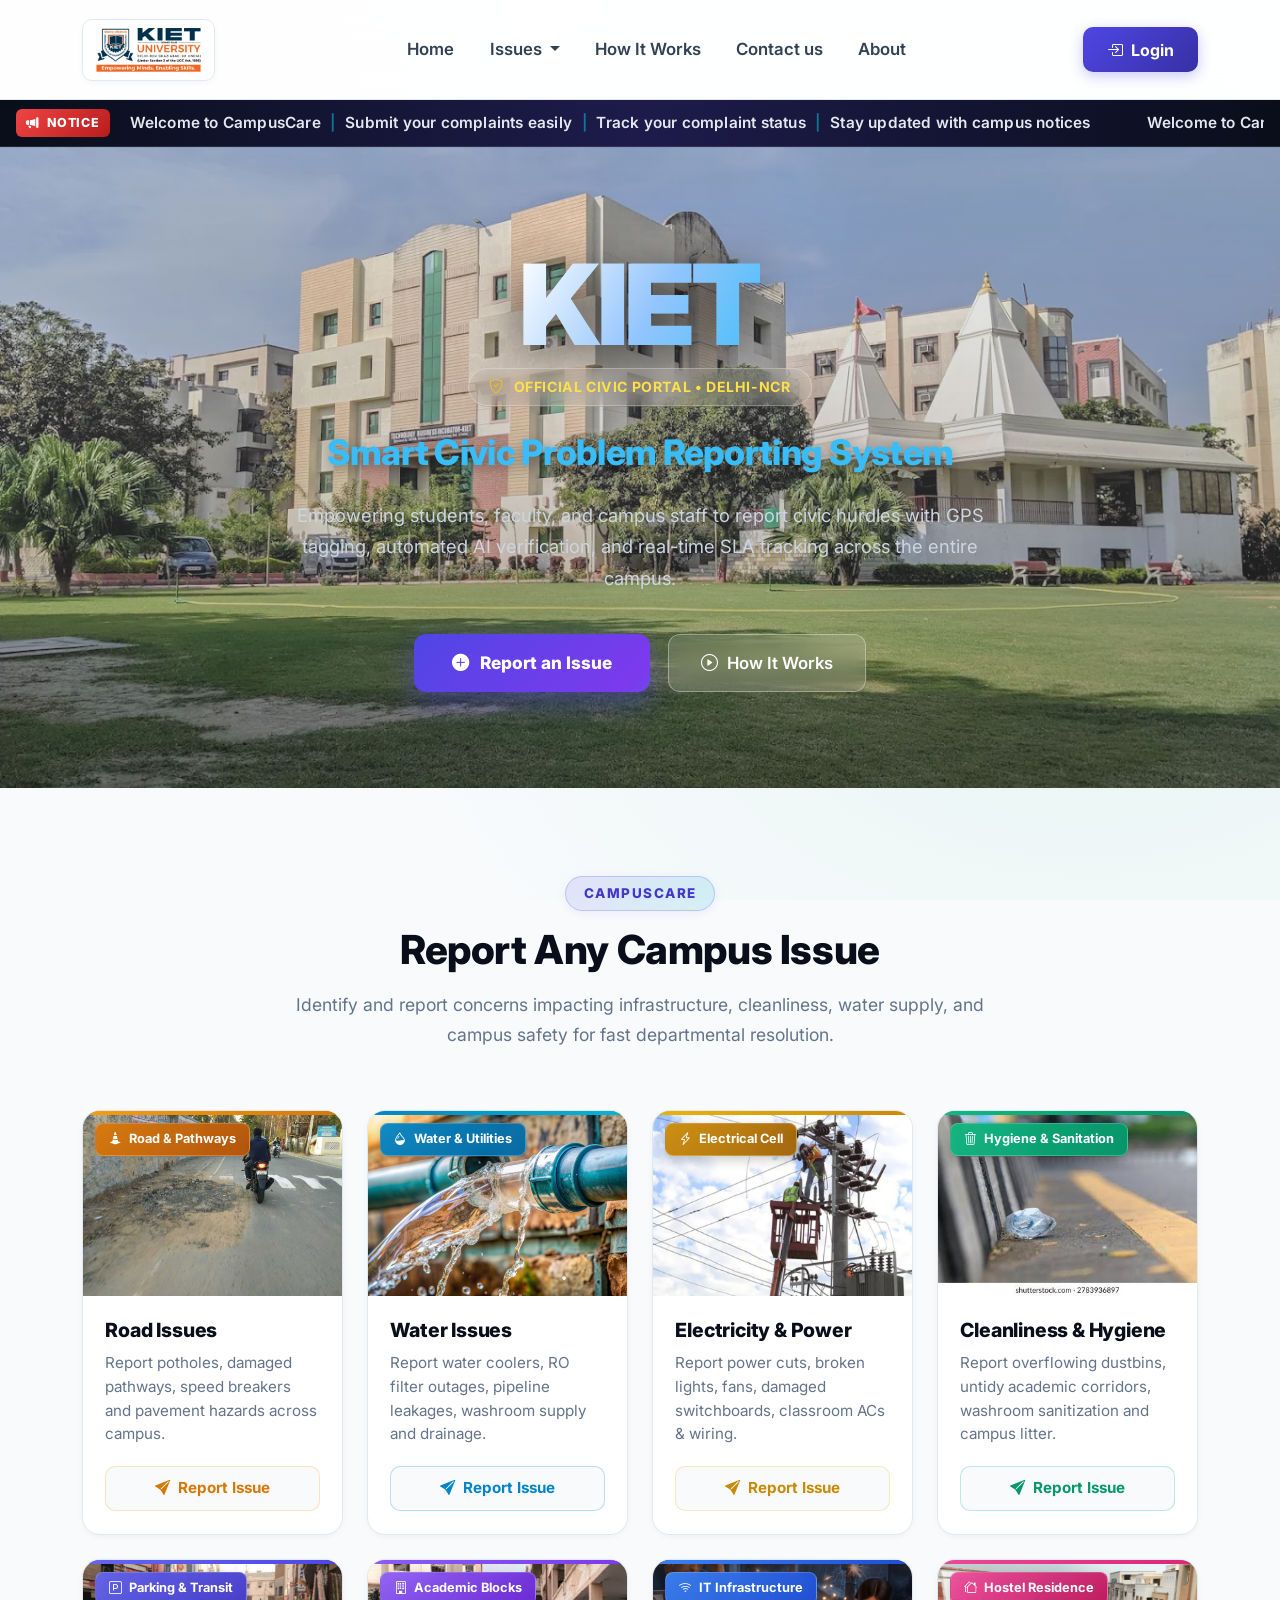
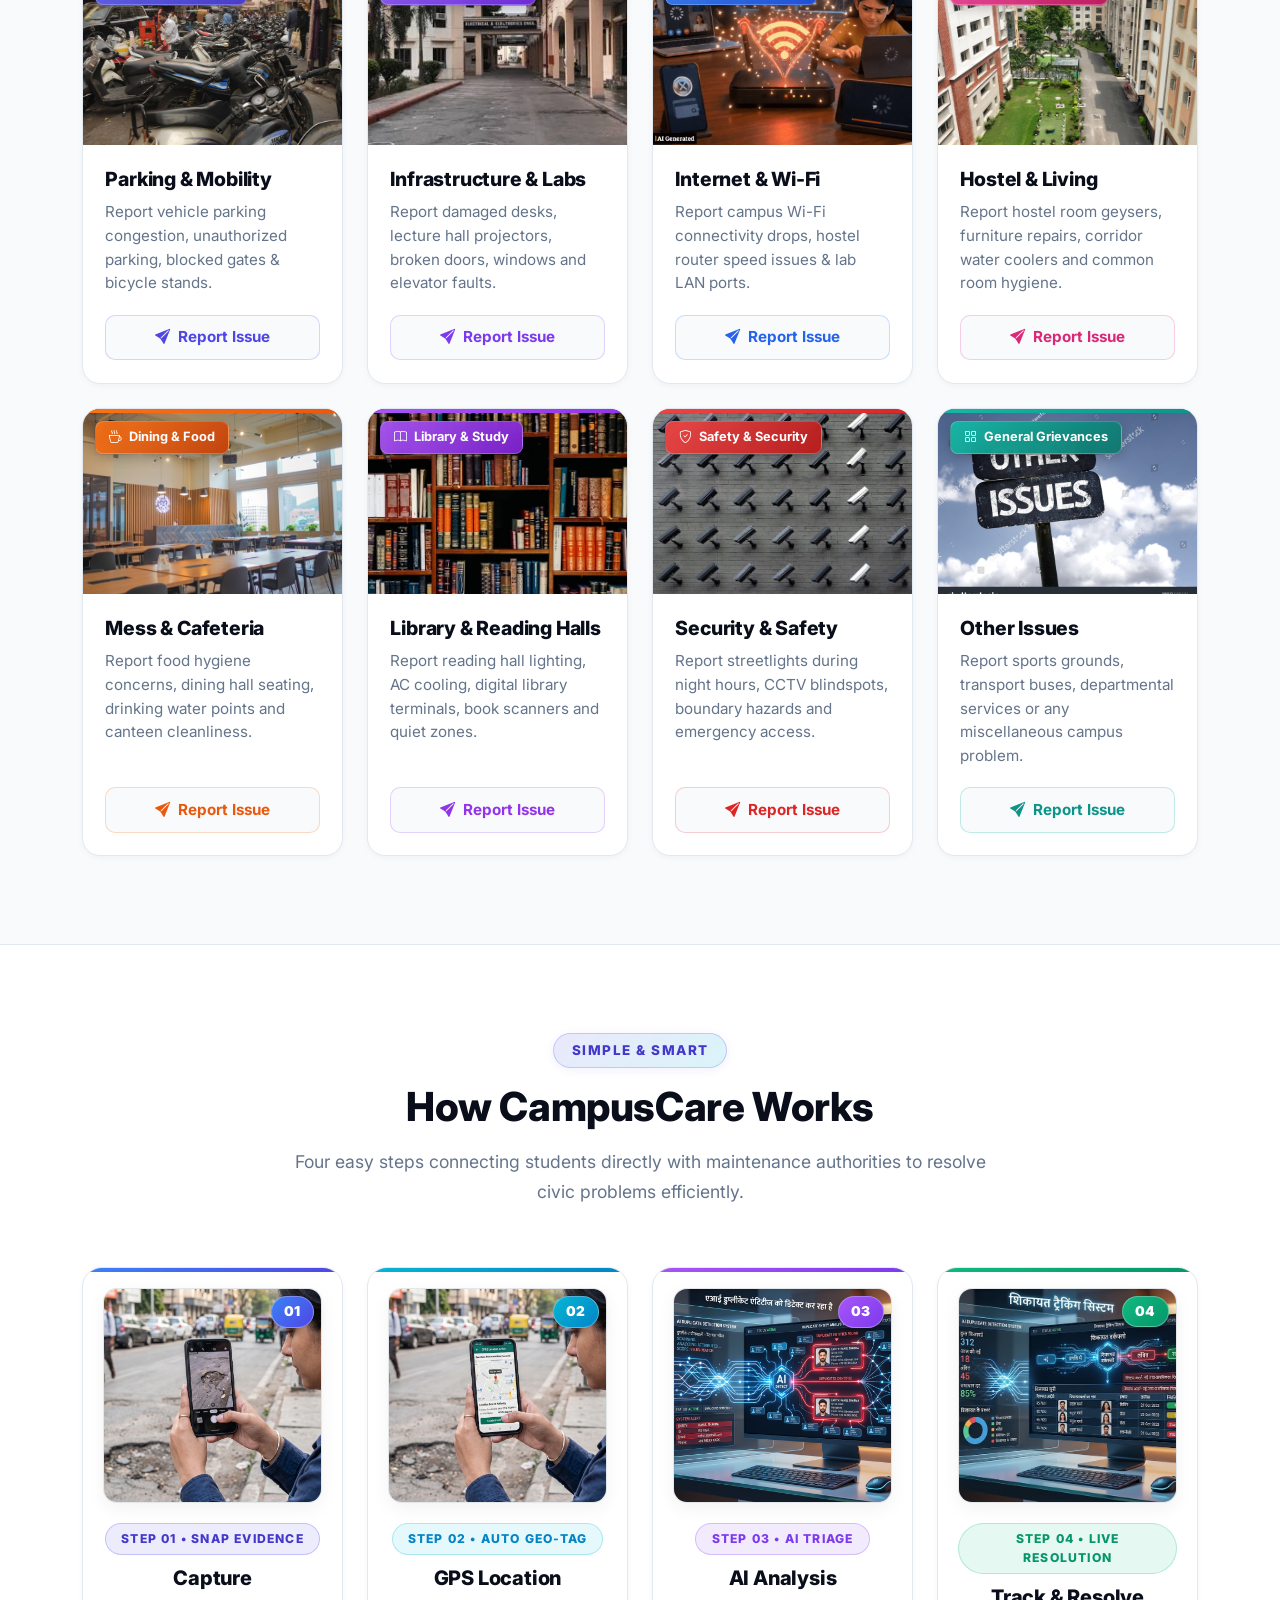
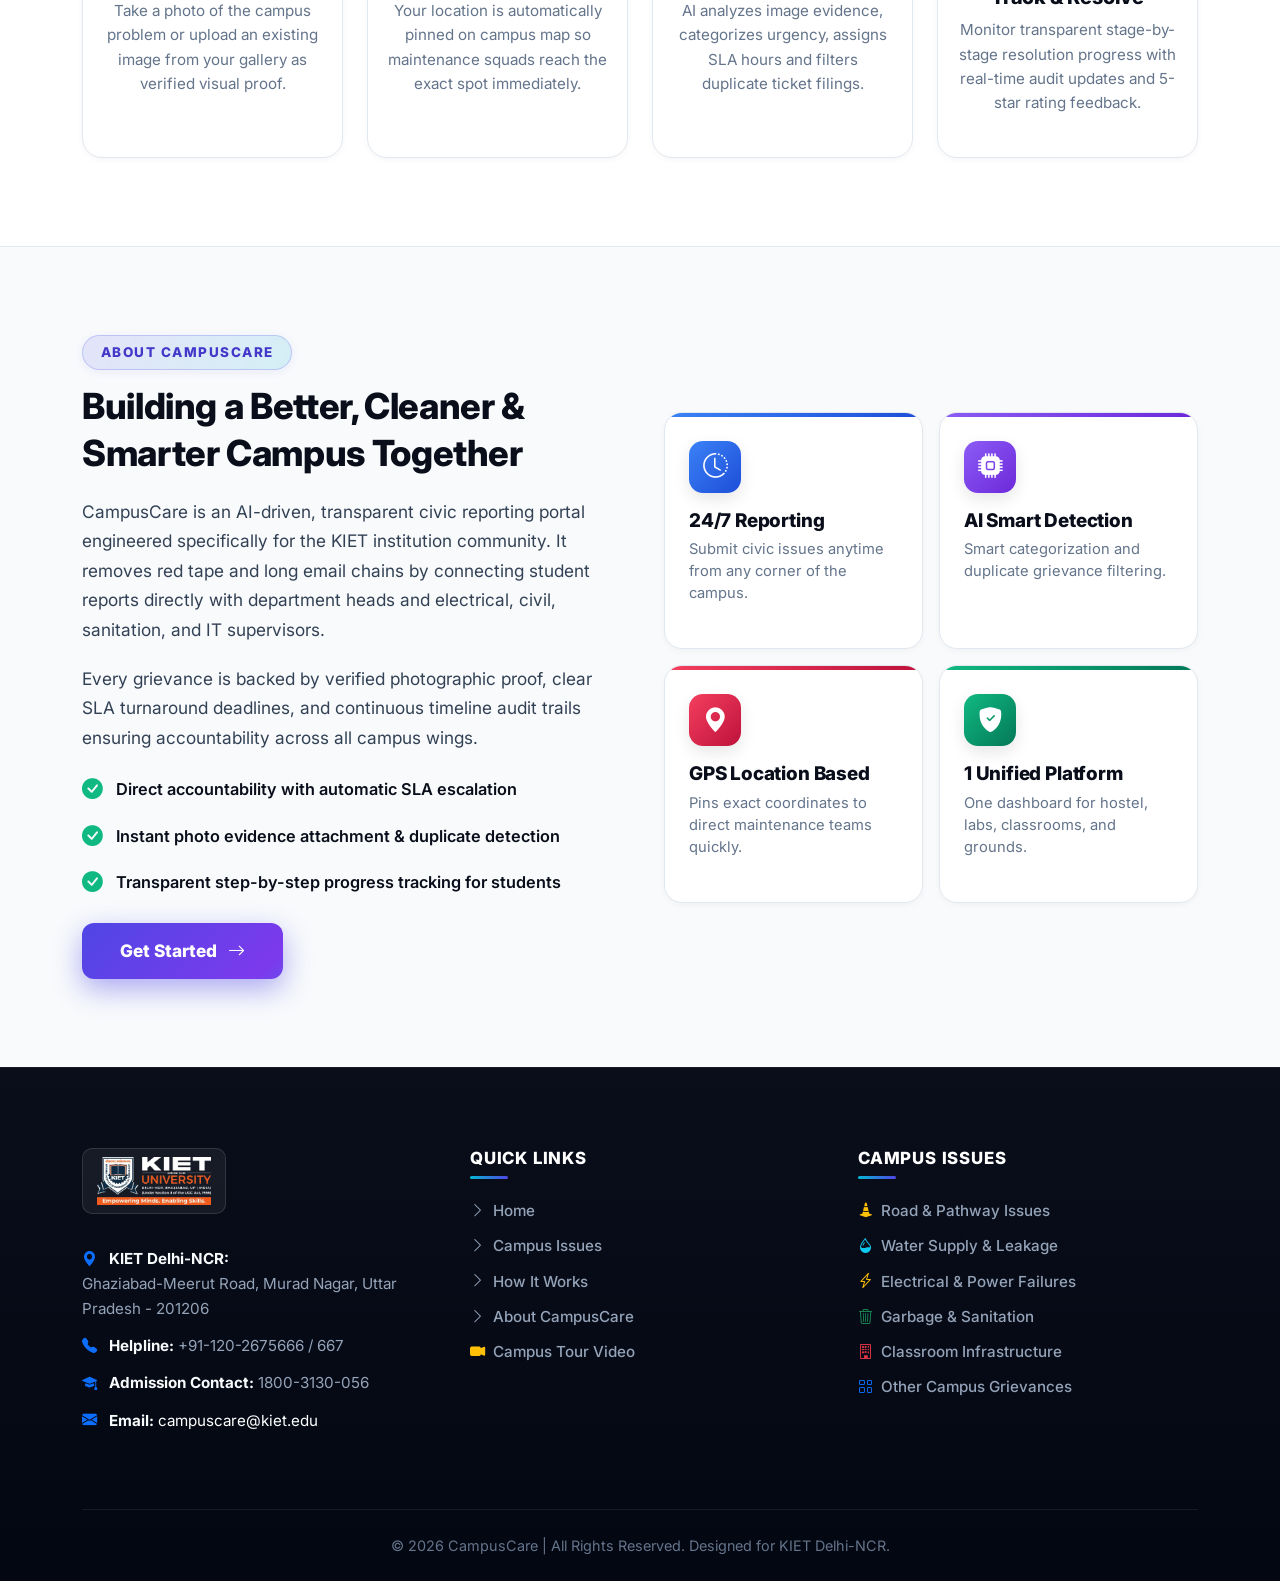
==== commit 198ed720: "Simplify typography across entire project: clean Inter font, standard weights, and simple headings" ====
--- a/frontend/index.html
+++ b/frontend/index.html
@@ -5,10 +5,10 @@
   <meta name="viewport" content="width=device-width, initial-scale=1.0">
   <title>CampusCare - KIET Smart Civic Problem Reporting System</title>
   
-  <!-- Google Fonts: Sora (Trending Display) & Plus Jakarta Sans (Modern Body) -->
+  <!-- Clean, Simple Font: Inter -->
   <link rel="preconnect" href="https://fonts.googleapis.com">
   <link rel="preconnect" href="https://fonts.gstatic.com" crossorigin>
-  <link href="https://fonts.googleapis.com/css2?family=Plus+Jakarta+Sans:wght@400;500;600;700;800&family=Sora:wght@400;500;600;700;800;900&display=swap" rel="stylesheet">
+  <link href="https://fonts.googleapis.com/css2?family=Inter:wght@400;500;600;700&display=swap" rel="stylesheet">
   
   <!-- Bootstrap 5.3+ CDN CSS -->
   <link href="https://cdn.jsdelivr.net/npm/bootstrap@5.3.3/dist/css/bootstrap.min.css" rel="stylesheet">
--- a/frontend/style.css
+++ b/frontend/style.css
@@ -34,8 +34,8 @@
 }
 
 body {
-  font-family: 'Plus Jakarta Sans', -apple-system, BlinkMacSystemFont, sans-serif;
-  font-size: 17.5px; /* Scaled up base body font */
+  font-family: 'Inter', system-ui, -apple-system, BlinkMacSystemFont, 'Segoe UI', Roboto, sans-serif;
+  font-size: 15.5px;
   background-color: #f8fafc;
   background-image: 
     radial-gradient(at 10% 12%, rgba(99, 102, 241, 0.08) 0px, transparent 40%),
@@ -44,17 +44,17 @@
     radial-gradient(at 85% 75%, rgba(16, 185, 129, 0.07) 0px, transparent 45%);
   background-attachment: fixed;
   color: var(--text-body);
-  line-height: 1.7;
+  line-height: 1.6;
   overflow-x: hidden;
   -webkit-font-smoothing: antialiased;
 }
 
 h1, h2, h3, h4, h5, h6 {
-  font-family: 'Sora', sans-serif;
-  font-weight: 800;
-  letter-spacing: -0.03em;
+  font-family: inherit;
+  font-weight: 600;
+  letter-spacing: -0.01em;
   color: var(--primary-navy);
-  line-height: 1.25;
+  line-height: 1.3;
 }
 
 /* --------------------------------------------------------------------------
--- a/frontend/page-transitions.css
+++ b/frontend/page-transitions.css
@@ -123,11 +123,10 @@
 }
 
 .cc-loader-title {
-  font-family: 'Sora', sans-serif;
-  font-size: 17px;
-  font-weight: 800;
+  font-family: inherit;
+  font-size: 16px;
+  font-weight: 600;
   color: #0f172a;
-  letter-spacing: -0.02em;
   margin: 0 0 6px 0;
 }
 
@@ -263,11 +262,10 @@
 }
 
 .cc-signout-title {
-  font-family: 'Sora', sans-serif;
-  font-size: 22px;
-  font-weight: 800;
+  font-family: inherit;
+  font-size: 18px;
+  font-weight: 600;
   color: #0f172a;
-  letter-spacing: -0.02em;
   margin: 0 0 6px 0;
 }
 
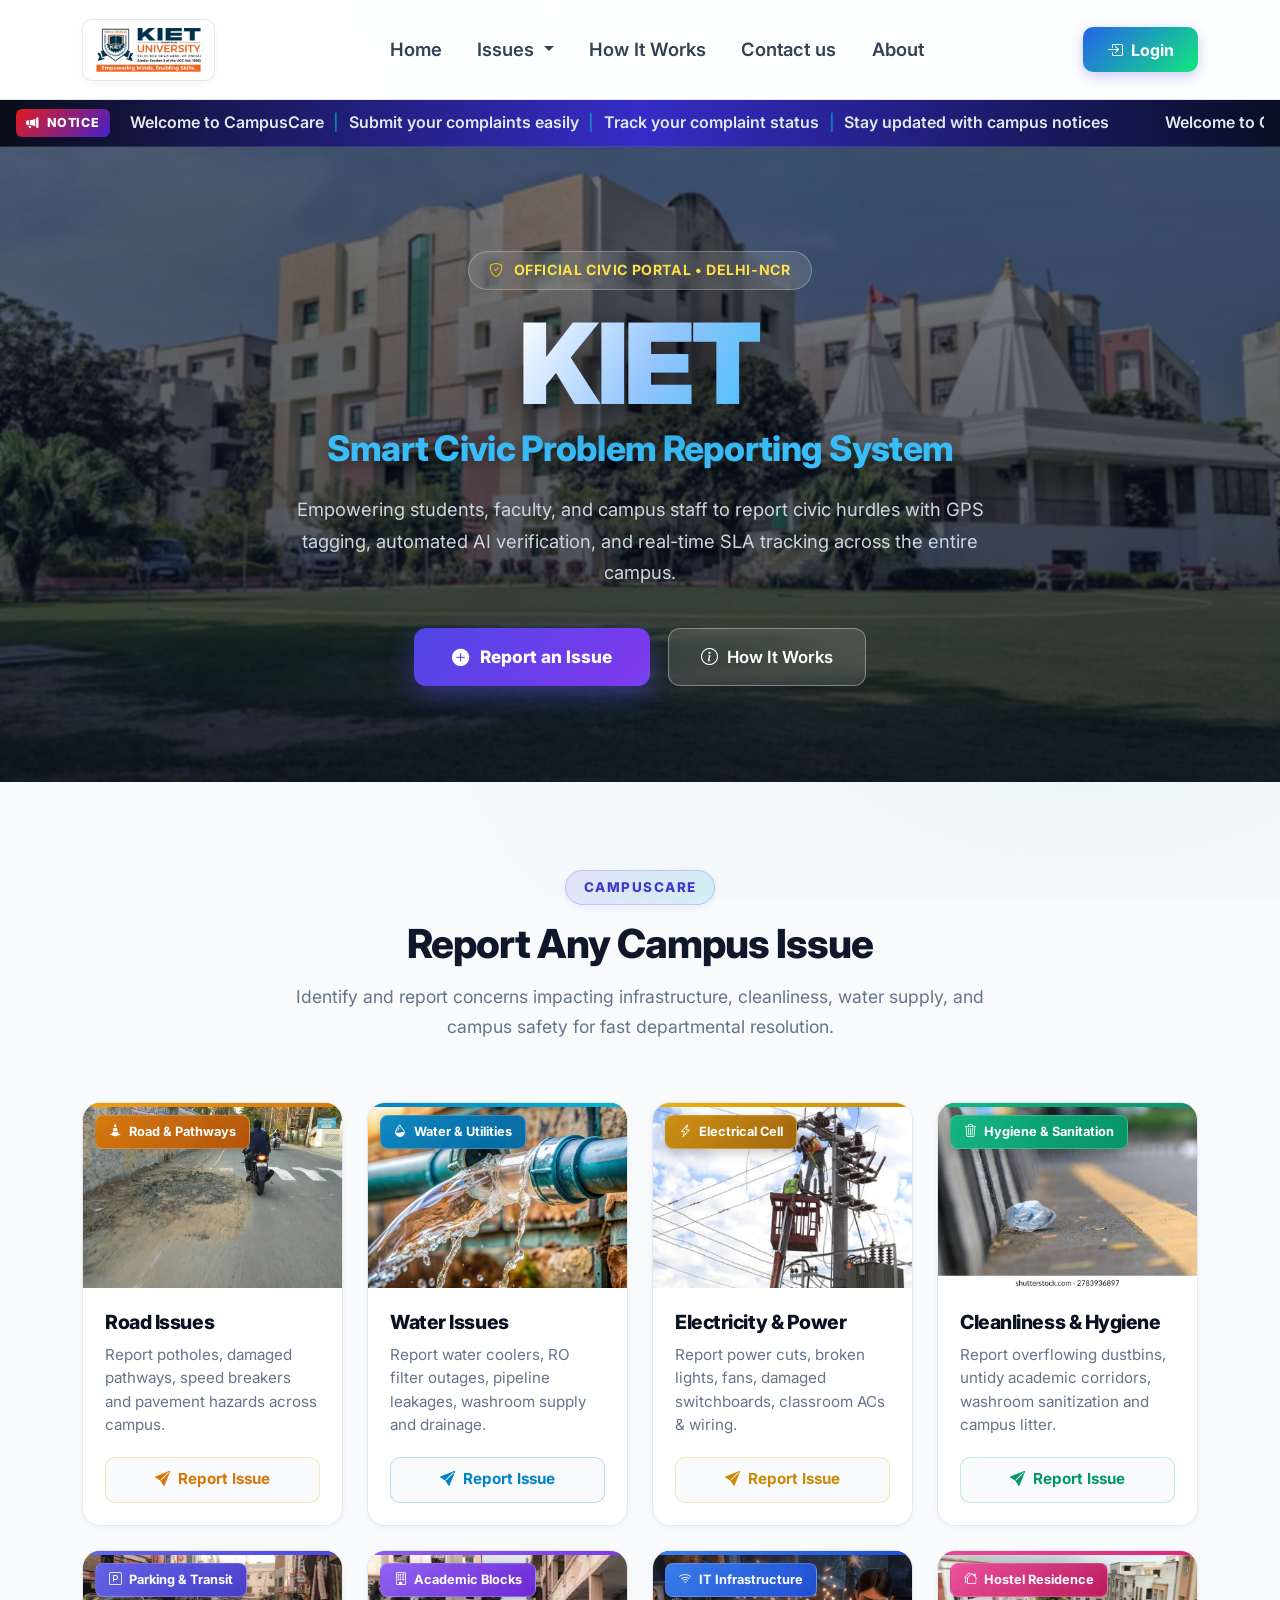
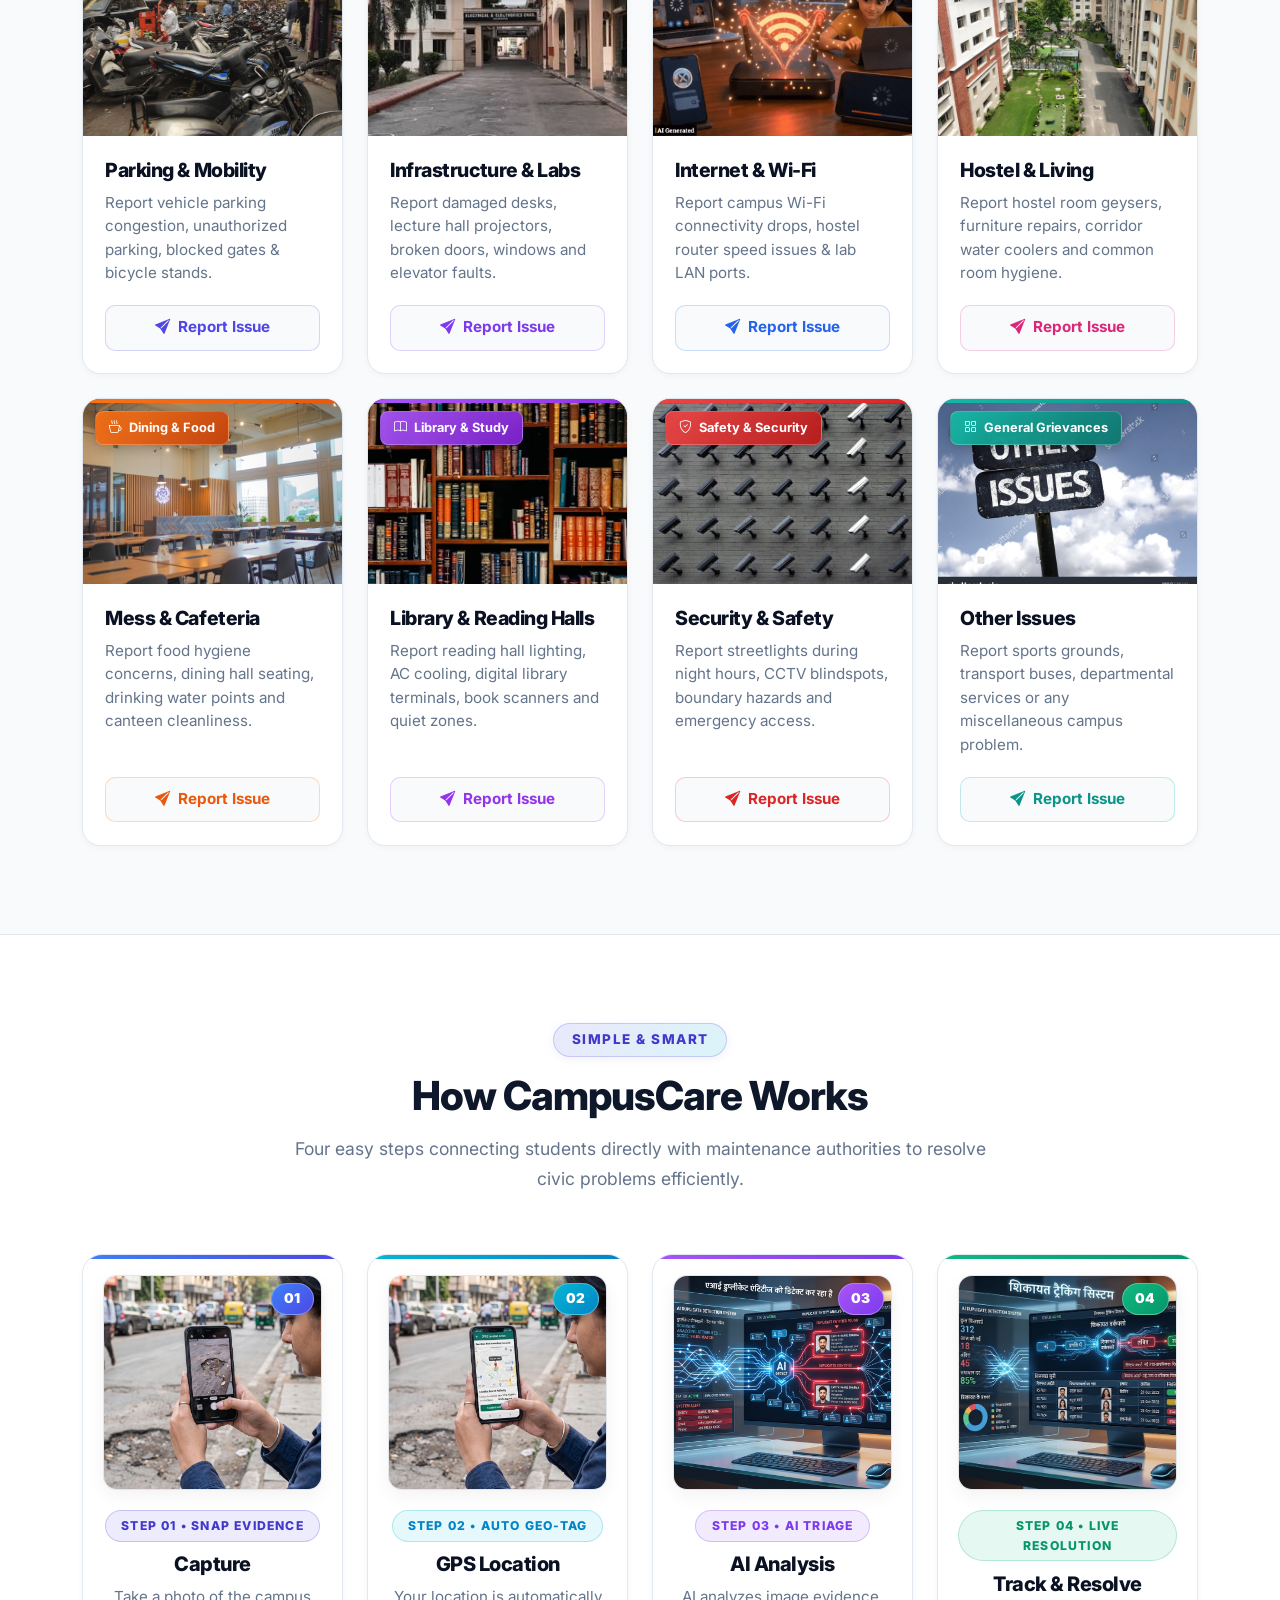
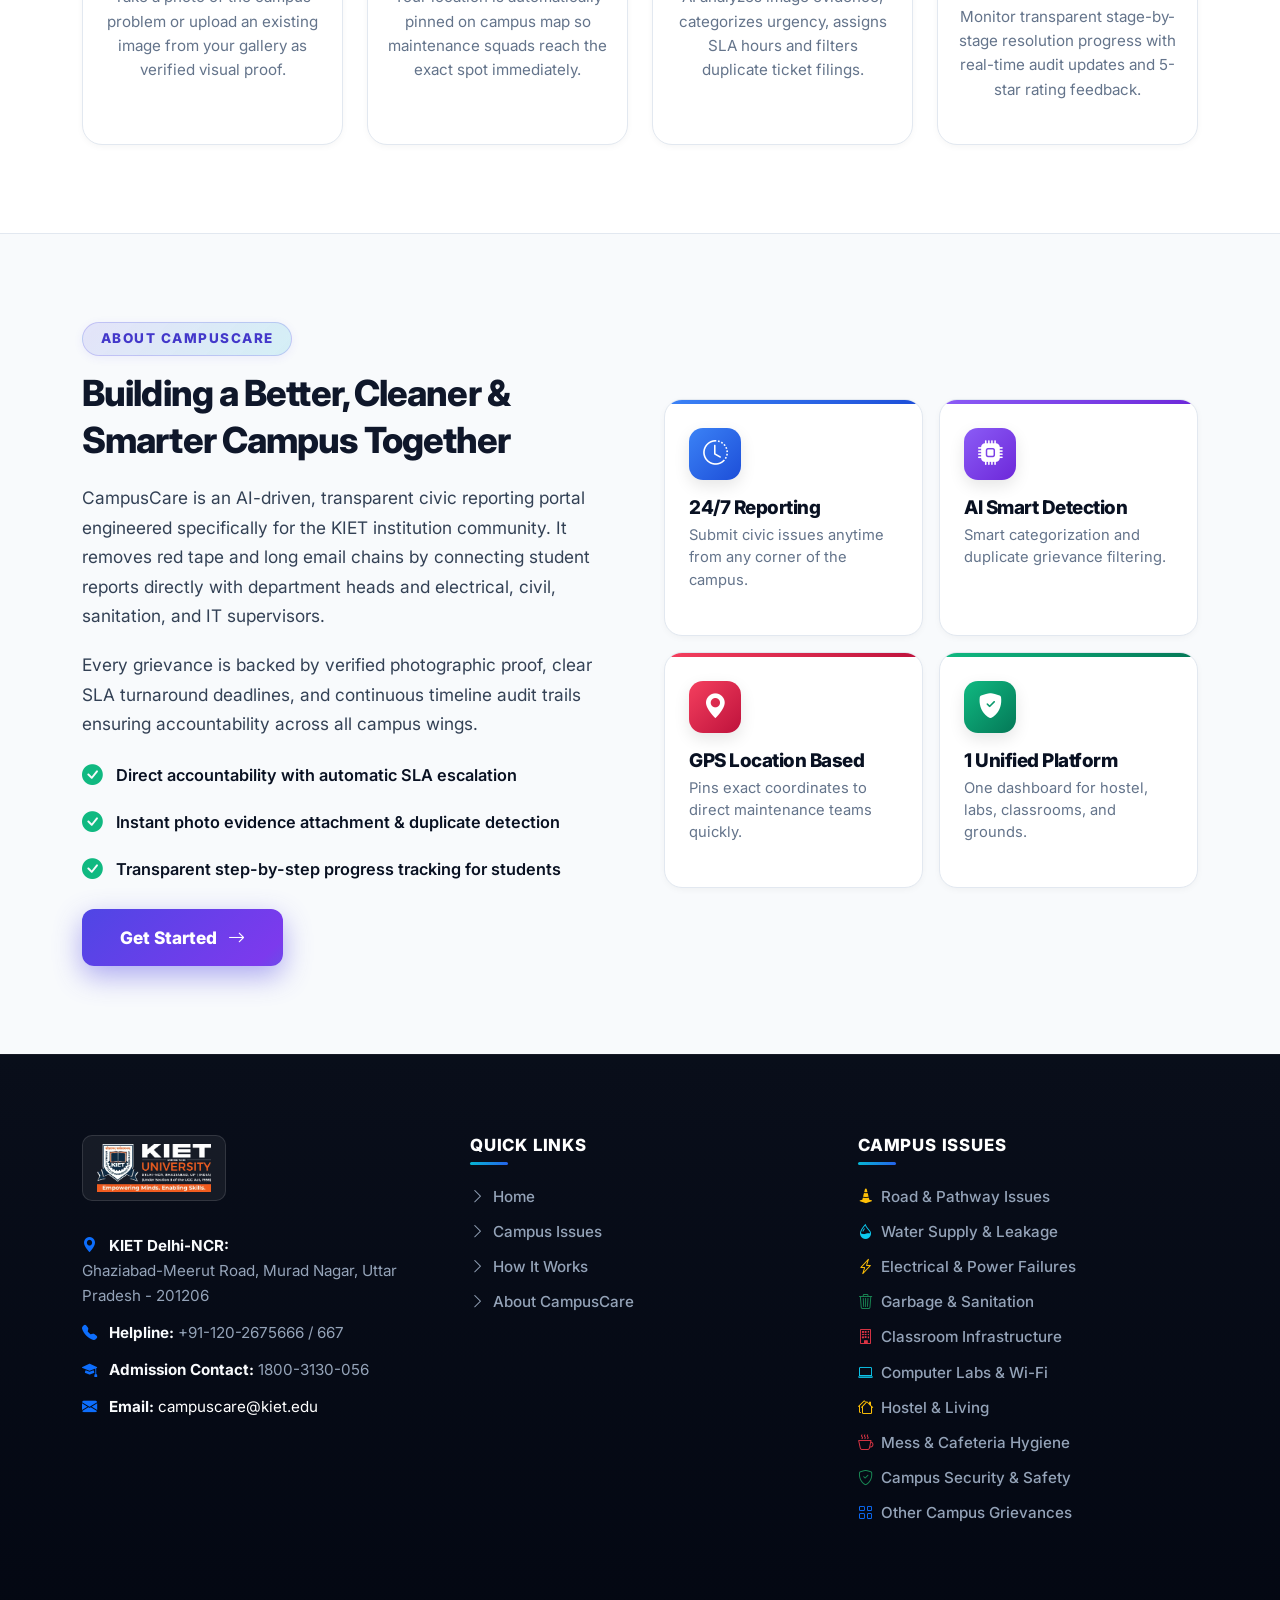
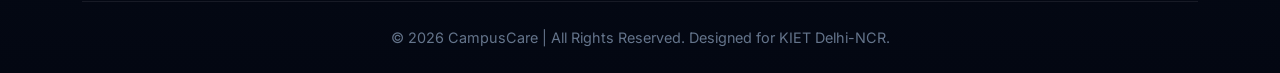
==== commit ec031a3d: "Initial commit - CampusCare Full Stack" ====
--- a/frontend/index.html
+++ b/frontend/index.html
@@ -4,15 +4,15 @@
   <meta charset="UTF-8">
   <meta name="viewport" content="width=device-width, initial-scale=1.0">
   <title>CampusCare - KIET Smart Civic Problem Reporting System</title>
-  
+
   <!-- Clean, Simple Font: Inter -->
   <link rel="preconnect" href="https://fonts.googleapis.com">
   <link rel="preconnect" href="https://fonts.gstatic.com" crossorigin>
   <link href="https://fonts.googleapis.com/css2?family=Inter:wght@400;500;600;700&display=swap" rel="stylesheet">
-  
+
   <!-- Bootstrap 5.3+ CDN CSS -->
   <link href="https://cdn.jsdelivr.net/npm/bootstrap@5.3.3/dist/css/bootstrap.min.css" rel="stylesheet">
-  
+
   <!-- Bootstrap Icons CDN -->
   <link rel="stylesheet" href="https://cdn.jsdelivr.net/npm/bootstrap-icons@1.11.3/font/bootstrap-icons.min.css">
 
@@ -27,7 +27,7 @@
        ======================================================================== -->
   <nav class="navbar navbar-expand-lg sticky-top">
     <div class="container">
-      
+
       <!-- Left: Logo placeholder with subtle container background -->
       <a class="navbar-brand d-flex align-items-center" href="#home">
         <div class="logo-container">
@@ -42,10 +42,10 @@
 
       <!-- Center & Right Navigation -->
       <div class="collapse navbar-collapse" id="navbarContent">
-        
+
         <!-- Center Navigation Links -->
         <ul class="navbar-nav mx-auto mb-2 mb-lg-0 align-items-lg-center">
-          
+
           <!-- Home -->
           <li class="nav-item">
             <a class="nav-link" href="#home">Home</a>
@@ -57,19 +57,19 @@
               Issues
             </a>
             <ul class="dropdown-menu shadow" aria-labelledby="issuesDropdown">
-              <li><a class="dropdown-item" href="#"><i class="bi bi-cone-striped"></i> Road Issues</a></li>
-              <li><a class="dropdown-item" href="#"><i class="bi bi-droplet-half"></i> Water Issues</a></li>
-              <li><a class="dropdown-item" href="#"><i class="bi bi-lightning-charge"></i> Electricity & Power</a></li>
-              <li><a class="dropdown-item" href="#"><i class="bi bi-trash3"></i> Cleanliness & Hygiene</a></li>
-              <li><a class="dropdown-item" href="#"><i class="bi bi-p-square"></i> Parking & Transit</a></li>
-              <li><a class="dropdown-item" href="#"><i class="bi bi-building"></i> Infrastructure & Labs</a></li>
-              <li><a class="dropdown-item" href="#"><i class="bi bi-wifi"></i> Internet & Wi-Fi</a></li>
-              <li><a class="dropdown-item" href="#"><i class="bi bi-houses"></i> Hostel & Residence</a></li>
-              <li><a class="dropdown-item" href="#"><i class="bi bi-cup-hot"></i> Mess & Cafeteria</a></li>
-              <li><a class="dropdown-item" href="#"><i class="bi bi-book"></i> Library & Reading Halls</a></li>
-              <li><a class="dropdown-item" href="#"><i class="bi bi-shield-check"></i> Security & Safety</a></li>
+              <li><a class="dropdown-item" href="#issues"><i class="bi bi-cone-striped"></i> Road Issues</a></li>
+              <li><a class="dropdown-item" href="#issues"><i class="bi bi-droplet-half"></i> Water Issues</a></li>
+              <li><a class="dropdown-item" href="#issues"><i class="bi bi-lightning-charge"></i> Electricity &amp; Power</a></li>
+              <li><a class="dropdown-item" href="#issues"><i class="bi bi-trash3"></i> Cleanliness &amp; Hygiene</a></li>
+              <li><a class="dropdown-item" href="#issues"><i class="bi bi-p-square"></i> Parking &amp; Transit</a></li>
+              <li><a class="dropdown-item" href="#issues"><i class="bi bi-building"></i> Infrastructure &amp; Labs</a></li>
+              <li><a class="dropdown-item" href="#issues"><i class="bi bi-wifi"></i> Internet &amp; Wi-Fi</a></li>
+              <li><a class="dropdown-item" href="#issues"><i class="bi bi-houses"></i> Hostel &amp; Residence</a></li>
+              <li><a class="dropdown-item" href="#issues"><i class="bi bi-cup-hot"></i> Mess &amp; Cafeteria</a></li>
+              <li><a class="dropdown-item" href="#issues"><i class="bi bi-book"></i> Library &amp; Reading Halls</a></li>
+              <li><a class="dropdown-item" href="#issues"><i class="bi bi-shield-check"></i> Security &amp; Safety</a></li>
               <li><hr class="dropdown-divider"></li>
-              <li><a class="dropdown-item" href="#"><i class="bi bi-grid"></i> Other Issues</a></li>
+              <li><a class="dropdown-item" href="#issues"><i class="bi bi-grid"></i> Other Issues</a></li>
             </ul>
           </li>
 
@@ -82,7 +82,7 @@
           <li class="nav-item">
             <a class="nav-link" href="#contact">Contact us</a>
           </li>
-          
+
           <!-- About -->
           <li class="nav-item">
             <a class="nav-link" href="#about">About</a>
@@ -91,9 +91,9 @@
 
         <!-- Right: Login Button -->
         <div class="d-flex align-items-center">
-          <button class="btn btn-login-nav" onclick="goToLogin()">
+          <a href="/login" class="btn btn-login-nav">
             <i class="bi bi-box-arrow-in-right"></i> Login
-          </button>
+          </a>
         </div>
 
       </div>
@@ -131,17 +131,27 @@
   </aside>
 
   <!-- ========================================================================
-       3. HERO SECTION (#home) - Background: images/hero-bg.jpg with dark overlay
+       3. HERO SECTION (#home)
        ======================================================================== -->
   <header id="home" class="hero-section">
-    <div class="container">
+    <!-- Cinematic Background Video for Front Hero -->
+    <div class="hero-video-bg-container">
+      <video autoplay muted loop playsinline preload="auto" class="hero-video-bg" poster="images/college2.webp">
+        <source src="video/KIET_CampusCare_Official.mp4" type="video/mp4">
+        <source src="video/campus_tour.mp4" type="video/mp4">
+      </video>
+      <div class="hero-video-overlay"></div>
+    </div>
+
+    <div class="container" style="position: relative; z-index: 3;">
+
+      <div class="hero-pill">
+        <i class="bi bi-shield-check text-warning"></i> OFFICIAL CIVIC PORTAL &bull; DELHI-NCR
+      </div>
 
       <!-- Prominent Institution Title -->
       <h1 class="hero-institution-title">KIET</h1>
 
-       <div class="hero-pill">
-        <i class="bi bi-shield-check text-warning"></i> OFFICIAL CIVIC PORTAL &bull; DELHI-NCR
-      </div>
       <!-- Subtitle / Tagline -->
       <h2 class="hero-subtitle">Smart Civic Problem Reporting System</h2>
 
@@ -156,7 +166,7 @@
           <i class="bi bi-plus-circle-fill"></i> Report an Issue
         </button>
         <a href="#how-it-works" class="btn-hero-secondary">
-          <i class="bi bi-play-circle"></i> How It Works
+          <i class="bi bi-info-circle"></i> How It Works
         </a>
       </div>
 
@@ -164,11 +174,11 @@
   </header>
 
   <!-- ========================================================================
-       4. ISSUES GRID SECTION (#issues) - 8 Uniform Cards with hover zoom
+       4. ISSUES GRID SECTION (#issues)
        ======================================================================== -->
   <section id="issues" class="section-wrapper">
     <div class="container">
-      
+
       <!-- Section Heading -->
       <div class="section-header">
         <span class="section-subtitle-tag">CAMPUSCARE</span>
@@ -390,14 +400,14 @@
   </section>
 
   <!-- ========================================================================
-       5. HOW IT WORKS SECTION (#how-it-works) - 4 Step Images/Icons
+       5. HOW IT WORKS SECTION (#how-it-works)
        ======================================================================== -->
   <section id="how-it-works" class="section-wrapper how-it-works-section">
     <div class="container">
-      
+
       <!-- Section Heading -->
       <div class="section-header">
-        <span class="section-subtitle-tag">SIMPLE & SMART</span>
+        <span class="section-subtitle-tag">SIMPLE &amp; SMART</span>
         <h2 class="section-title">How CampusCare Works</h2>
         <p class="section-desc">
           Four easy steps connecting students directly with maintenance authorities to resolve civic problems efficiently.
@@ -407,7 +417,7 @@
       <!-- 4 Sequential Step Cards with Dedicated Media Boxes -->
       <div class="row g-4">
 
-        <!-- Step 01: Capture (images/capture.png) -->
+        <!-- Step 01: Capture -->
         <div class="col-12 col-sm-6 col-lg-3">
           <div class="step-card step-card-1">
             <span class="step-number-tag">01</span>
@@ -422,7 +432,7 @@
           </div>
         </div>
 
-        <!-- Step 02: GPS Location (images/gps.png) -->
+        <!-- Step 02: GPS Location -->
         <div class="col-12 col-sm-6 col-lg-3">
           <div class="step-card step-card-2">
             <span class="step-number-tag">02</span>
@@ -437,7 +447,7 @@
           </div>
         </div>
 
-        <!-- Step 03: AI Analysis (images/ai-analysis.png) -->
+        <!-- Step 03: AI Analysis -->
         <div class="col-12 col-sm-6 col-lg-3">
           <div class="step-card step-card-3">
             <span class="step-number-tag">03</span>
@@ -452,7 +462,7 @@
           </div>
         </div>
 
-        <!-- Step 04: Track (images/track.jpg) -->
+        <!-- Step 04: Track & Resolve -->
         <div class="col-12 col-sm-6 col-lg-3">
           <div class="step-card step-card-4">
             <span class="step-number-tag">04</span>
@@ -477,12 +487,12 @@
   <section id="about" class="section-wrapper">
     <div class="container">
       <div class="row align-items-center g-5">
-        
+
         <!-- Left Column: Narrative Description & CTA -->
         <div class="col-12 col-lg-6">
           <div class="about-narrative">
             <span class="section-subtitle-tag">ABOUT CAMPUSCARE</span>
-            <h3>Building a Better, Cleaner & Smarter Campus Together</h3>
+            <h3>Building a Better, Cleaner &amp; Smarter Campus Together</h3>
             <p>
               CampusCare is an AI-driven, transparent civic reporting portal engineered specifically for the KIET institution community. It removes red tape and long email chains by connecting student reports directly with department heads and electrical, civil, sanitation, and IT supervisors.
             </p>
@@ -497,7 +507,7 @@
               </div>
               <div class="about-feature-item">
                 <i class="bi bi-check-circle-fill"></i>
-                <span>Instant photo evidence attachment & duplicate detection</span>
+                <span>Instant photo evidence attachment &amp; duplicate detection</span>
               </div>
               <div class="about-feature-item">
                 <i class="bi bi-check-circle-fill"></i>
@@ -514,7 +524,7 @@
         <!-- Right Column: 2x2 Grid of Stat Cards -->
         <div class="col-12 col-lg-6">
           <div class="row g-3">
-            
+
             <!-- Stat 1 -->
             <div class="col-sm-6">
               <div class="stat-card stat-card-1">
@@ -559,12 +569,12 @@
   </section>
 
   <!-- ========================================================================
-       7. FOOTER (#contact) - Includes images/dark_logo.webp
+       7. FOOTER (#contact)
        ======================================================================== -->
   <footer id="contact" class="footer-main">
     <div class="container">
       <div class="row g-4 g-lg-5">
-        
+
         <!-- Column 1: Institution Contact -->
         <div class="col-12 col-md-6 col-lg-4">
           <div class="footer-logo-container">
@@ -599,11 +609,6 @@
             <li><a href="#issues"><i class="bi bi-chevron-right"></i> Campus Issues</a></li>
             <li><a href="#how-it-works"><i class="bi bi-chevron-right"></i> How It Works</a></li>
             <li><a href="#about"><i class="bi bi-chevron-right"></i> About CampusCare</a></li>
-            <li>
-              <a href="video/College_tour.mp4" target="_blank">
-                <i class="bi bi-camera-video-fill text-warning"></i> Campus Tour Video
-              </a>
-            </li>
           </ul>
         </div>
 
@@ -616,6 +621,10 @@
             <li><a href="#issues" onclick="loginRequired('Electricity')"><i class="bi bi-lightning-charge text-warning"></i> Electrical &amp; Power Failures</a></li>
             <li><a href="#issues" onclick="loginRequired('Cleanliness')"><i class="bi bi-trash3 text-success"></i> Garbage &amp; Sanitation</a></li>
             <li><a href="#issues" onclick="loginRequired('Infrastructure')"><i class="bi bi-building text-danger"></i> Classroom Infrastructure</a></li>
+            <li><a href="#issues" onclick="loginRequired('IT / Labs')"><i class="bi bi-laptop text-info"></i> Computer Labs &amp; Wi-Fi</a></li>
+            <li><a href="#issues" onclick="loginRequired('Hostel')"><i class="bi bi-houses text-warning"></i> Hostel &amp; Living</a></li>
+            <li><a href="#issues" onclick="loginRequired('Mess/Canteen')"><i class="bi bi-cup-hot text-danger"></i> Mess &amp; Cafeteria Hygiene</a></li>
+            <li><a href="#issues" onclick="loginRequired('Security & Safety')"><i class="bi bi-shield-check text-success"></i> Campus Security &amp; Safety</a></li>
             <li><a href="#issues" onclick="loginRequired('Other Issues')"><i class="bi bi-grid text-primary"></i> Other Campus Grievances</a></li>
           </ul>
         </div>
@@ -634,10 +643,10 @@
        ======================================================================== -->
   <div id="loginPopup" class="login-modal-overlay" role="dialog" aria-modal="true" aria-labelledby="loginPopupTitle">
     <div class="login-modal-box">
-      
+
       <!-- Close Button -->
       <button class="login-modal-close" onclick="closeLoginPopup()" aria-label="Close popup">&times;</button>
-      
+
       <!-- Lock / Alert Icon -->
       <div class="login-modal-icon">
         <i class="bi bi-shield-lock-fill"></i>
@@ -648,13 +657,36 @@
 
       <!-- Description -->
       <p id="loginPopupDesc" class="login-modal-desc">
-        Please login with your college ID to report a campus issue.
+        Please select your role portal to proceed:
       </p>
 
-      <!-- Go to Login Button -->
-      <button class="btn-modal-login" onclick="goToLogin()">
-        <i class="bi bi-box-arrow-in-right"></i> Go to Login
-      </button>
+      <!-- 2-Role Options in Modal -->
+      <div class="d-flex flex-column gap-2 mt-3 text-start">
+        <a href="/login?role=student" class="btn btn-outline-primary fw-bold py-2.5 px-3 d-flex align-items-center justify-content-between rounded-3" style="border-width: 1.5px; text-decoration: none;">
+          <div class="d-flex align-items-center gap-2">
+            <span style="font-size: 1.3rem;">🎓</span>
+            <div>
+              <div class="fw-bold" style="font-size: 14px;">Student Portal</div>
+              <small class="text-muted fw-normal" style="font-size: 11px;">Report &amp; track grievances</small>
+            </div>
+          </div>
+          <span>&rarr;</span>
+        </a>
+        <a href="/login?role=staffadmin" class="btn fw-bold py-2.5 px-3 d-flex align-items-center justify-content-between rounded-3" style="background: #eef2ff; color: #1e1b4b; border: 1.5px solid #c7d2fe; text-decoration: none;">
+          <div class="d-flex align-items-center gap-2">
+            <span style="font-size: 1.3rem;">👨‍💼</span>
+            <div>
+              <div class="fw-bold" style="font-size: 14px;">Staff / Admin Portal</div>
+              <small class="text-muted fw-normal" style="font-size: 11px;">Official access for staff, faculty in-charge &amp; administrators</small>
+            </div>
+          </div>
+          <span>&rarr;</span>
+        </a>
+      </div>
+
+      <div class="mt-3 pt-2 border-top">
+        <a href="/login" class="text-muted small fw-semibold" style="text-decoration: underline;">Open standard login page</a>
+      </div>
 
     </div>
   </div>
@@ -667,4 +699,4 @@
   <!-- Vanilla JavaScript -->
   <script src="script.js"></script>
 </body>
-</html>
+</html>
--- a/frontend/style.css
+++ b/frontend/style.css
@@ -4,16 +4,16 @@
    ========================================================================== */
 
 :root {
-  /* Dynamic brand & semantic tokens */
-  --primary-navy: #090e1a;
-  --primary-blue: #4f46e5;       /* Electric Indigo */
-  --primary-hover: #4338ca;
+  /* Dynamic brand & semantic tokens (Matching Dashboard Palette) */
+  --primary-navy: #091122;
+  --primary-blue: #2563eb;       /* KIET Royal Blue */
+  --primary-hover: #1d4ed8;
   --accent-cyan: #06b6d4;        /* Radiant Cyan */
   --accent-amber: #f59e0b;       /* Warm Warning / Highlights */
   --accent-emerald: #10b981;     /* Verified Success */
   --surface-bg: #f8fafc;
   --surface-card: #ffffff;
-  
+
   /* Typography scale */
   --text-main: #0f172a;
   --text-body: #334155;
@@ -23,12 +23,12 @@
   /* Polished elevation layers */
   --shadow-sm: 0 2px 8px -2px rgba(15, 23, 42, 0.06);
   --shadow-card: 0 10px 30px -5px rgba(15, 23, 42, 0.07), 0 4px 10px -2px rgba(15, 23, 42, 0.04);
-  --shadow-hover: 0 20px 35px -8px rgba(79, 70, 229, 0.18), 0 10px 18px -4px rgba(15, 23, 42, 0.06);
+  --shadow-hover: 0 20px 35px -8px rgba(37, 99, 235, 0.2), 0 10px 18px -4px rgba(15, 23, 42, 0.06);
 
   --ease-smooth: cubic-bezier(0.16, 1, 0.3, 1);
 }
 
-/* Global Reset & Base Typography */
+/* Global Reset & Base Typography (Matching Dashboard Inter Font Style) */
 html {
   scroll-behavior: smooth;
 }
@@ -38,23 +38,28 @@
   font-size: 15.5px;
   background-color: #f8fafc;
   background-image: 
-    radial-gradient(at 10% 12%, rgba(99, 102, 241, 0.08) 0px, transparent 40%),
-    radial-gradient(at 90% 18%, rgba(6, 182, 212, 0.09) 0px, transparent 40%),
-    radial-gradient(at 15% 55%, rgba(244, 63, 94, 0.06) 0px, transparent 40%),
-    radial-gradient(at 85% 75%, rgba(16, 185, 129, 0.07) 0px, transparent 45%);
+    radial-gradient(at 10% 12%, rgba(37, 99, 235, 0.07) 0px, transparent 40%),
+    radial-gradient(at 90% 18%, rgba(6, 182, 212, 0.08) 0px, transparent 40%),
+    radial-gradient(at 15% 55%, rgba(244, 63, 94, 0.05) 0px, transparent 40%),
+    radial-gradient(at 85% 75%, rgba(16, 185, 129, 0.06) 0px, transparent 45%);
   background-attachment: fixed;
-  color: var(--text-body);
+  color: #334155;
   line-height: 1.6;
   overflow-x: hidden;
   -webkit-font-smoothing: antialiased;
 }
 
-h1, h2, h3, h4, h5, h6 {
-  font-family: inherit;
-  font-weight: 600;
-  letter-spacing: -0.01em;
-  color: var(--primary-navy);
-  line-height: 1.3;
+h1,
+h2,
+h3,
+h4,
+h5,
+h6 {
+  font-family: 'Inter', system-ui, -apple-system, BlinkMacSystemFont, 'Segoe UI', Roboto, sans-serif;
+  font-weight: 700;
+  letter-spacing: -0.025em;
+  color: #0f172a;
+  line-height: 1.25;
 }
 
 /* --------------------------------------------------------------------------
@@ -87,7 +92,7 @@
 }
 
 .nav-link {
-  font-size: 1.05rem; /* Larger, clearer text */
+  font-size: 1.15rem;
   font-weight: 600;
   color: #334155 !important;
   padding: 0.6rem 1.1rem !important;
@@ -148,7 +153,7 @@
 }
 
 .btn-login-nav {
-  background: linear-gradient(135deg, var(--primary-blue) 0%, #3730a3 100%);
+  background: linear-gradient(135deg, var(--primary-blue) 0%, #13e67c 100%);
   color: #ffffff !important;
   font-size: 1rem;
   font-weight: 700;
@@ -171,17 +176,17 @@
    2. Notice / Announcement Bar
    -------------------------------------------------------------------------- */
 .announcement {
-  background: linear-gradient(90deg, #090e1a 0%, #1e1b4b 50%, #090e1a 100%);
+  background: linear-gradient(90deg, #090e1a 0%, #362cc7 50%, #080e24 100%);
   color: #e2e8f0;
   padding: 0.55rem 0;
   overflow: hidden;
   border-bottom: 1px solid rgba(255, 255, 255, 0.1);
-  font-size: 0.95rem; /* Noticeably clearer ticker text */
+  font-size: 0.95rem;
   font-weight: 500;
 }
 
 .announcement-badge {
-  background: linear-gradient(135deg, #ef4444, #b91c1c);
+  background: linear-gradient(135deg, #e21d1d, #4422ca);
   color: #ffffff;
   font-weight: 800;
   font-size: 0.78rem;
@@ -191,33 +196,16 @@
   margin-right: 1.25rem;
   flex-shrink: 0;
 }
-.marquee-content {
-  flex-shrink: 0;
-  display: flex;
-  justify-content: space-around;
-  min-width: 100%;
-  gap: 4rem;
-  animation: scrollMarquee 48s linear infinite; /* Smooth, easily readable pace */
-}
-
-.marquee-item {
-  display: inline-flex;
-  align-items: center;
-  gap: 0.75rem;
-  font-size: 0.96rem;
-  font-weight: 600;
-  letter-spacing: 0.2px;
-  white-space: nowrap;
-}
-
-.marquee-item i {
-  font-size: 1rem;
-}
+
 .marquee-container {
   display: flex;
   overflow: hidden;
   user-select: none;
   width: 100%;
+}
+
+.marquee-container:hover .marquee-content {
+  animation-play-state: paused;
 }
 
 .marquee-content {
@@ -229,19 +217,22 @@
   animation: scrollMarquee 28s linear infinite;
 }
 
-.marquee-container:hover .marquee-content {
-  animation-play-state: paused;
-}
-
 @keyframes scrollMarquee {
-  from { transform: translateX(0); }
-  to { transform: translateX(-100%); }
+  from {
+    transform: translateX(0);
+  }
+  to {
+    transform: translateX(-100%);
+  }
 }
 
 .marquee-item {
   display: inline-flex;
   align-items: center;
   gap: 0.6rem;
+  font-size: 16px;
+  font-family: inherit;
+  font-weight: 600;
   white-space: nowrap;
 }
 
@@ -256,12 +247,49 @@
 .hero-section {
   position: relative;
   padding: 6.5rem 0 6rem 0;
-  background: linear-gradient(180deg, rgba(225, 227, 232, 0.25) 0%, rgba(42, 42, 43, 0.4) 100%), url('images/college2.webp');
-  background-size: cover;
-  background-position: center;
+  background-color: #0b1a30;
+  overflow: hidden;
   text-align: center;
   color: #ffffff;
 }
+
+/* Background Video for Front Index Hero */
+.hero-video-bg-container {
+  position: absolute;
+  top: 0;
+  left: 0;
+  width: 100%;
+  height: 100%;
+  overflow: hidden;
+  z-index: 1;
+  pointer-events: none;
+}
+
+.hero-video-bg {
+  position: absolute;
+  top: 50%;
+  left: 50%;
+  min-width: 100%;
+  min-height: 100%;
+  width: auto;
+  height: auto;
+  transform: translate(-50%, -50%);
+  object-fit: cover;
+  filter: brightness(0.85);
+}
+
+.hero-video-overlay {
+  position: absolute;
+  inset: 0;
+  background: linear-gradient(180deg, rgba(11, 26, 48, 0.42) 0%, rgba(5, 12, 28, 0.76) 100%);
+  backdrop-filter: blur(1px);
+}
+
+.hero-section .container {
+  position: relative;
+  z-index: 3;
+}
+
 .hero-pill {
   display: inline-flex;
   align-items: center;
@@ -274,9 +302,10 @@
   font-size: 0.88rem;
   font-weight: 700;
   color: #fde047;
-  margin-bottom: 1.5rem;
+  margin-bottom: 1.25rem;
   letter-spacing: 0.6px;
 }
+
 .hero-institution-title {
   display: block;
   width: fit-content;
@@ -308,13 +337,13 @@
 
   /* Smooth constant animation cycle */
   animation: shineWave 8s linear infinite;
-  animation-play-state: paused; /* Hover par play hoga */
+  animation-play-state: paused;
 
   /* Base depth shadow & GPU acceleration */
   filter: drop-shadow(0 10px 24px rgba(0, 0, 0, 0.65));
   transform: translateZ(0);
   will-change: transform, filter;
-  
+
   /* Ultra smooth return transition */
   transition: transform 0.4s cubic-bezier(0.16, 1, 0.3, 1),
               filter 0.4s cubic-bezier(0.16, 1, 0.3, 1);
@@ -323,16 +352,14 @@
 /* Hover State: 3D Micro-Lift + Fast Shimmer + Vibrant Glow */
 .hero-institution-title:hover {
   transform: translateY(-5px) scale(1.035) translateZ(0);
-  animation-play-state: running; /* Hover aate hi shimmer shuru */
+  animation-play-state: running;
   animation-duration: 2.8s;
 
-  /* Enhanced neon-glow on hover */
   filter: drop-shadow(0 16px 30px rgba(0, 0, 0, 0.75))
           drop-shadow(0 0 25px rgba(56, 189, 248, 0.65))
           drop-shadow(0 0 50px rgba(99, 102, 241, 0.4));
 }
 
-/* Continuous smooth loop */
 @keyframes shineWave {
   0% {
     background-position: 0% 50%;
@@ -340,21 +367,6 @@
   100% {
     background-position: 250% 50%;
   }
-}
-
-/* Subtitle alignment */
-.hero-subtitle {
-  font-size: clamp(1.4rem, 3.2vw, 2.35rem);
-  font-weight: 800;
-  letter-spacing: -0.02em;
-  color: #38bdf8;
-  margin-bottom: 1.5rem;
-  text-shadow: 0 4px 14px rgba(0, 0, 0, 0.4);
-}
-/* Pill badge se KIET aur Subtitle ke beech spacing balance */
-.hero-pill {
-  display: inline-flex;
-  margin-bottom: 1.25rem;
 }
 
 .hero-subtitle {
@@ -371,7 +383,7 @@
 .hero-description {
   max-width: 720px;
   margin: 0 auto 2.5rem auto;
-  font-size: 1.15rem; /* Larger hero description */
+  font-size: 1.15rem;
   color: #cbd5e1;
   line-height: 1.7;
 }
@@ -470,7 +482,6 @@
   line-height: 1.7;
 }
 
-
 /* --------------------------------------------------------------------------
    5. Issue Cards (Vibrant Hover & Higher Text Density)
    -------------------------------------------------------------------------- */
@@ -606,6 +617,7 @@
   --card-border-color: rgba(245, 158, 11, 0.25);
   --badge-bg: linear-gradient(135deg, rgba(217, 119, 6, 0.94), rgba(180, 83, 9, 0.96));
 }
+
 .card-water {
   --card-color-grad: linear-gradient(90deg, #0284c7, #06b6d4);
   --card-glow: rgba(2, 132, 199, 0.35);
@@ -614,6 +626,7 @@
   --card-border-color: rgba(2, 132, 199, 0.25);
   --badge-bg: linear-gradient(135deg, rgba(2, 132, 199, 0.94), rgba(3, 105, 161, 0.96));
 }
+
 .card-electric {
   --card-color-grad: linear-gradient(90deg, #eab308, #ca8a04);
   --card-glow: rgba(234, 179, 8, 0.35);
@@ -622,6 +635,7 @@
   --card-border-color: rgba(234, 179, 8, 0.25);
   --badge-bg: linear-gradient(135deg, rgba(202, 138, 4, 0.94), rgba(161, 98, 7, 0.96));
 }
+
 .card-cleanliness {
   --card-color-grad: linear-gradient(90deg, #10b981, #059669);
   --card-glow: rgba(16, 185, 129, 0.35);
@@ -630,6 +644,7 @@
   --card-border-color: rgba(16, 185, 129, 0.25);
   --badge-bg: linear-gradient(135deg, rgba(16, 185, 129, 0.94), rgba(5, 150, 105, 0.96));
 }
+
 .card-parking {
   --card-color-grad: linear-gradient(90deg, #6366f1, #4f46e5);
   --card-glow: rgba(99, 102, 241, 0.35);
@@ -638,6 +653,7 @@
   --card-border-color: rgba(99, 102, 241, 0.25);
   --badge-bg: linear-gradient(135deg, rgba(99, 102, 241, 0.94), rgba(67, 56, 202, 0.96));
 }
+
 .card-infra {
   --card-color-grad: linear-gradient(90deg, #8b5cf6, #7c3aed);
   --card-glow: rgba(139, 92, 246, 0.35);
@@ -646,6 +662,7 @@
   --card-border-color: rgba(139, 92, 246, 0.25);
   --badge-bg: linear-gradient(135deg, rgba(139, 92, 246, 0.94), rgba(109, 40, 217, 0.96));
 }
+
 .card-wifi {
   --card-color-grad: linear-gradient(90deg, #3b82f6, #1d4ed8);
   --card-glow: rgba(59, 130, 246, 0.35);
@@ -654,6 +671,7 @@
   --card-border-color: rgba(59, 130, 246, 0.25);
   --badge-bg: linear-gradient(135deg, rgba(59, 130, 246, 0.94), rgba(29, 78, 216, 0.96));
 }
+
 .card-hostel {
   --card-color-grad: linear-gradient(90deg, #ec4899, #db2777);
   --card-glow: rgba(236, 72, 153, 0.35);
@@ -662,6 +680,7 @@
   --card-border-color: rgba(236, 72, 153, 0.25);
   --badge-bg: linear-gradient(135deg, rgba(236, 72, 153, 0.94), rgba(190, 24, 93, 0.96));
 }
+
 .card-mess {
   --card-color-grad: linear-gradient(90deg, #f97316, #ea580c);
   --card-glow: rgba(249, 115, 22, 0.35);
@@ -670,6 +689,7 @@
   --card-border-color: rgba(249, 115, 22, 0.25);
   --badge-bg: linear-gradient(135deg, rgba(249, 115, 22, 0.94), rgba(194, 65, 12, 0.96));
 }
+
 .card-library {
   --card-color-grad: linear-gradient(90deg, #a855f7, #9333ea);
   --card-glow: rgba(168, 85, 247, 0.35);
@@ -678,6 +698,7 @@
   --card-border-color: rgba(168, 85, 247, 0.25);
   --badge-bg: linear-gradient(135deg, rgba(168, 85, 247, 0.94), rgba(126, 34, 206, 0.96));
 }
+
 .card-security {
   --card-color-grad: linear-gradient(90deg, #ef4444, #dc2626);
   --card-glow: rgba(239, 68, 68, 0.35);
@@ -686,6 +707,7 @@
   --card-border-color: rgba(239, 68, 68, 0.25);
   --badge-bg: linear-gradient(135deg, rgba(239, 68, 68, 0.94), rgba(185, 28, 28, 0.96));
 }
+
 .card-other {
   --card-color-grad: linear-gradient(90deg, #14b8a6, #0d9488);
   --card-glow: rgba(20, 184, 166, 0.35);
@@ -826,10 +848,12 @@
   --step-glow: rgba(79, 70, 229, 0.28);
   --step-border-hover: rgba(79, 70, 229, 0.45);
 }
+
 .step-card-1 .step-number-tag {
   background: linear-gradient(135deg, #3b82f6, #4f46e5);
   color: #ffffff;
 }
+
 .step-card-1 .step-pill {
   background: rgba(79, 70, 229, 0.1);
   color: #4338ca;
@@ -842,10 +866,12 @@
   --step-glow: rgba(6, 182, 212, 0.28);
   --step-border-hover: rgba(6, 182, 212, 0.45);
 }
+
 .step-card-2 .step-number-tag {
   background: linear-gradient(135deg, #06b6d4, #0284c7);
   color: #ffffff;
 }
+
 .step-card-2 .step-pill {
   background: rgba(6, 182, 212, 0.1);
   color: #0284c7;
@@ -858,10 +884,12 @@
   --step-glow: rgba(124, 58, 237, 0.28);
   --step-border-hover: rgba(124, 58, 237, 0.45);
 }
+
 .step-card-3 .step-number-tag {
   background: linear-gradient(135deg, #a855f7, #7c3aed);
   color: #ffffff;
 }
+
 .step-card-3 .step-pill {
   background: rgba(124, 58, 237, 0.1);
   color: #7c3aed;
@@ -874,10 +902,12 @@
   --step-glow: rgba(16, 185, 129, 0.28);
   --step-border-hover: rgba(16, 185, 129, 0.45);
 }
+
 .step-card-4 .step-number-tag {
   background: linear-gradient(135deg, #10b981, #059669);
   color: #ffffff;
 }
+
 .step-card-4 .step-pill {
   background: rgba(16, 185, 129, 0.1);
   color: #059669;
@@ -960,6 +990,7 @@
   background: linear-gradient(135deg, #3b82f6, #1d4ed8);
   color: #ffffff;
 }
+
 .stat-card-1 {
   --stat-grad: linear-gradient(90deg, #3b82f6, #1d4ed8);
   --stat-glow: rgba(59, 130, 246, 0.25);
@@ -970,6 +1001,7 @@
   background: linear-gradient(135deg, #8b5cf6, #6d28d9);
   color: #ffffff;
 }
+
 .stat-card-2 {
   --stat-grad: linear-gradient(90deg, #8b5cf6, #6d28d9);
   --stat-glow: rgba(139, 92, 246, 0.25);
@@ -980,6 +1012,7 @@
   background: linear-gradient(135deg, #f43f5e, #be123c);
   color: #ffffff;
 }
+
 .stat-card-3 {
   --stat-grad: linear-gradient(90deg, #f43f5e, #be123c);
   --stat-glow: rgba(244, 63, 94, 0.25);
@@ -990,6 +1023,7 @@
   background: linear-gradient(135deg, #10b981, #047857);
   color: #ffffff;
 }
+
 .stat-card-4 {
   --stat-grad: linear-gradient(90deg, #10b981, #047857);
   --stat-glow: rgba(16, 185, 129, 0.25);
@@ -1199,5 +1233,5 @@
 
 .btn-modal-login:hover {
   transform: translateY(-2px);
-  box-shadow: 0 6px 20px rgba(79, 70, 229, 0.45);
+  box-shadow: 0 6px 20px rgba(72, 240, 21, 0.45);
 }
--- a/frontend/page-transitions.css
+++ b/frontend/page-transitions.css
@@ -1,7 +1,3 @@
-/* ==========================================================================
-   CampusCare Dynamic Page Transitions & Executive Signout Experience
-   KIET Smart Civic Problem Reporting System
-   ========================================================================== */
 
 /* 1. Top Progressive Loading Bar */
 #cc-top-progress {
@@ -149,6 +145,7 @@
   background-color: #3b82f6;
   animation: ccDotBlink 1.2s infinite ease-in-out;
 }
+
 .cc-pulse-dot:nth-child(2) { animation-delay: 0.2s; }
 .cc-pulse-dot:nth-child(3) { animation-delay: 0.4s; }
 
@@ -427,4 +424,4 @@
 @keyframes ccPageFadeIn {
   from { opacity: 0; transform: translateY(4px); }
   to { opacity: 1; transform: translateY(0); }
-}
+}
